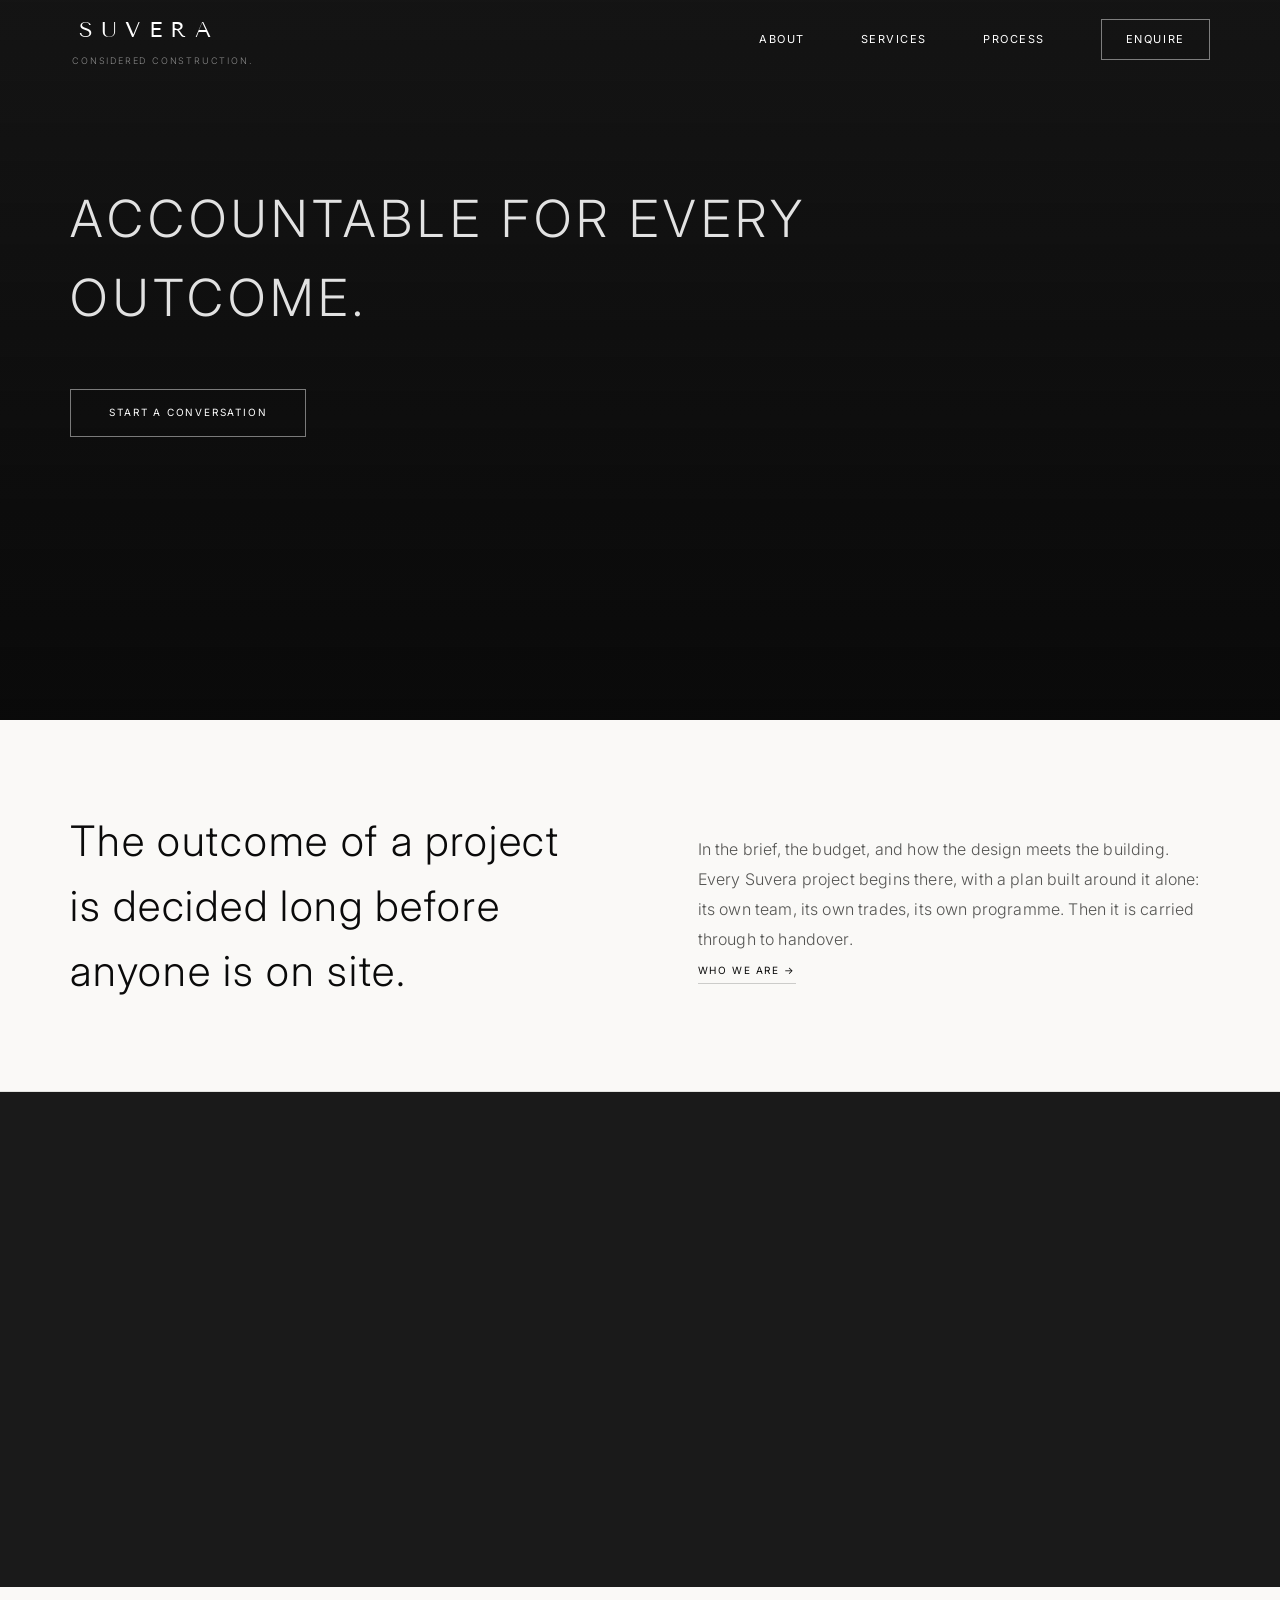
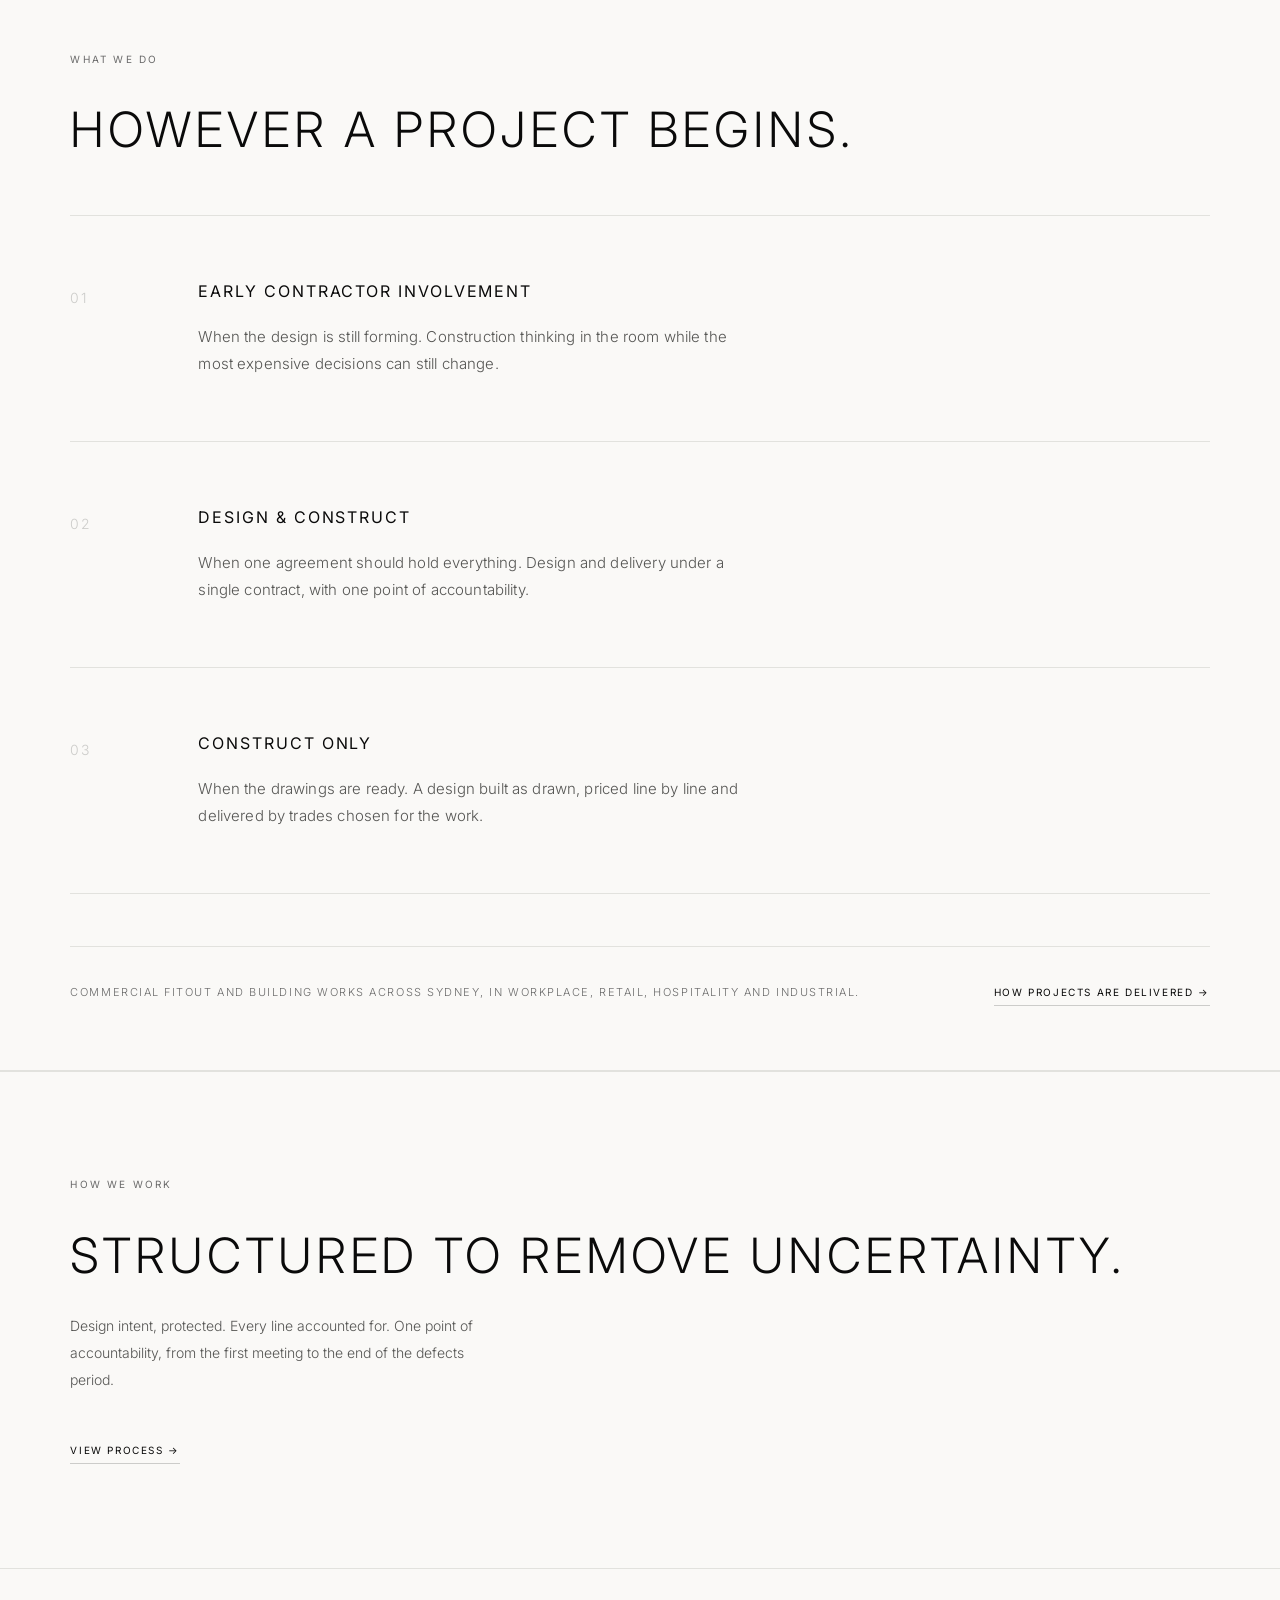
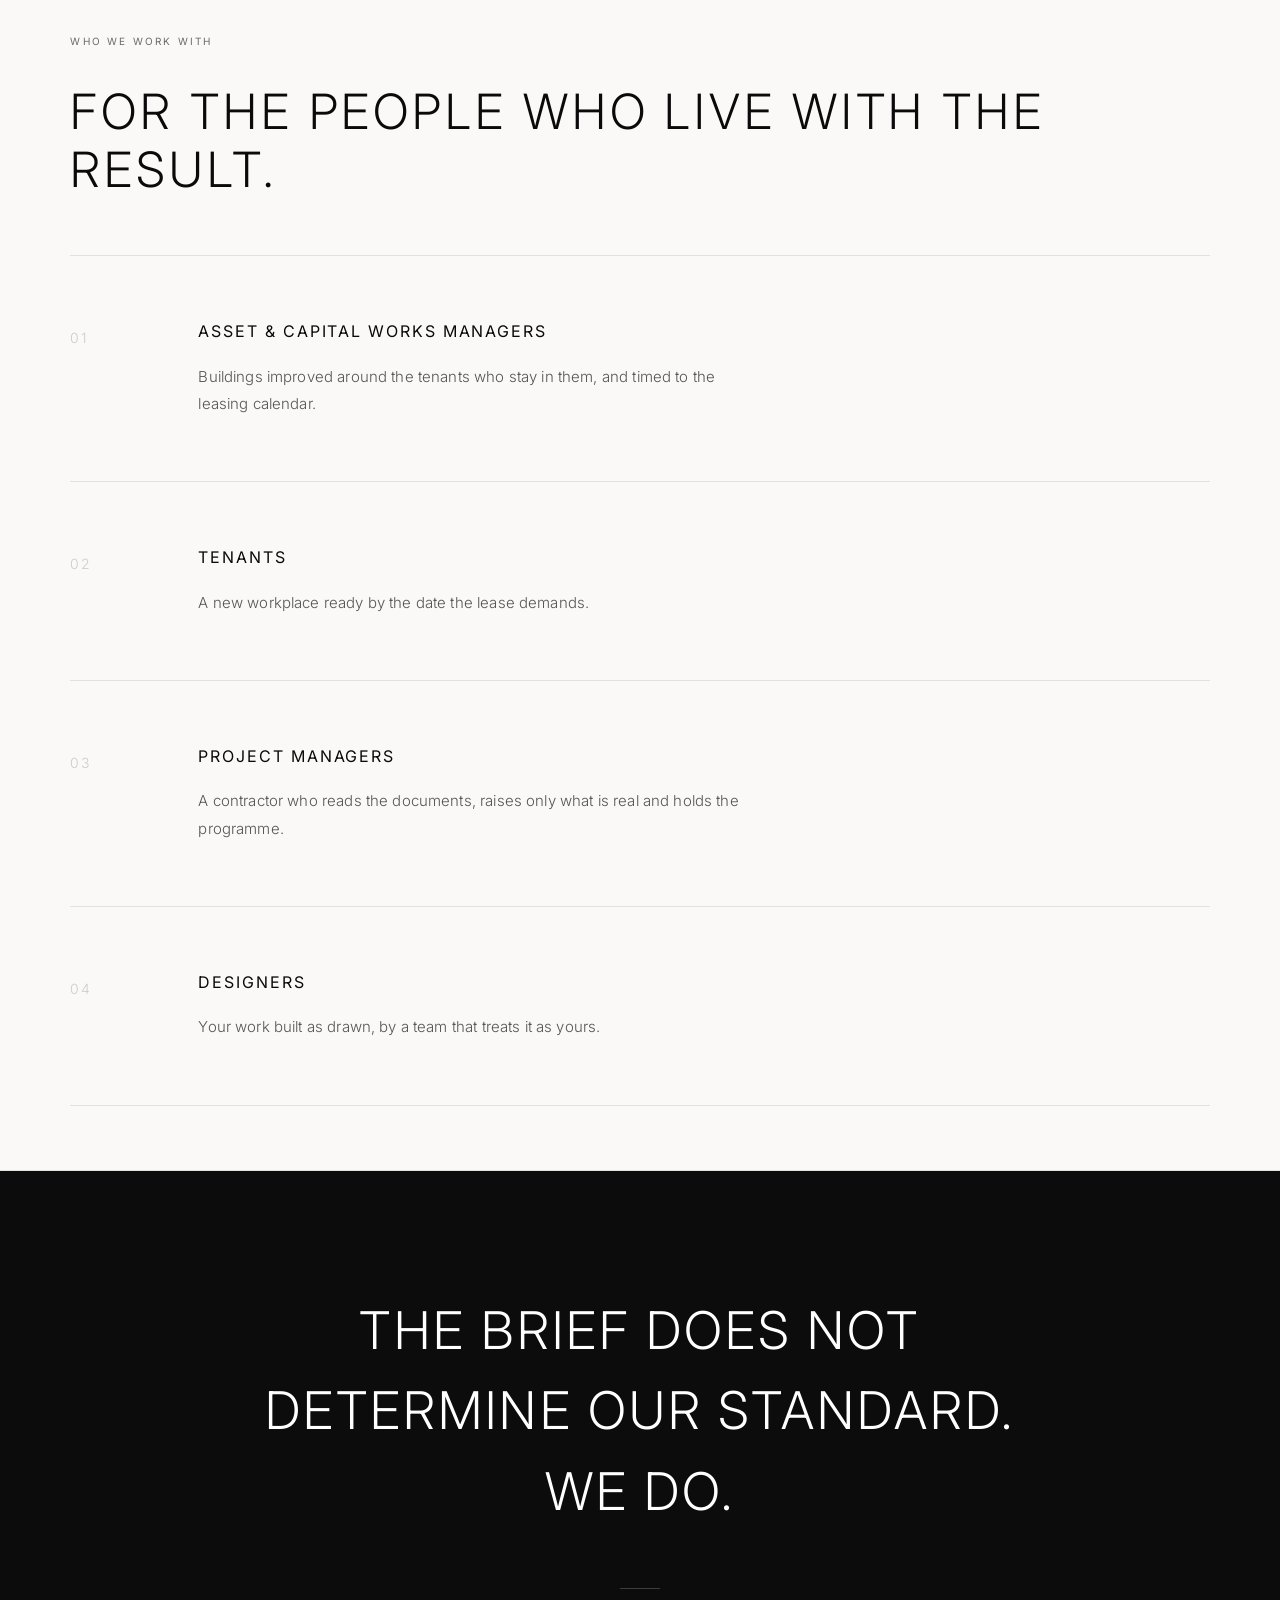
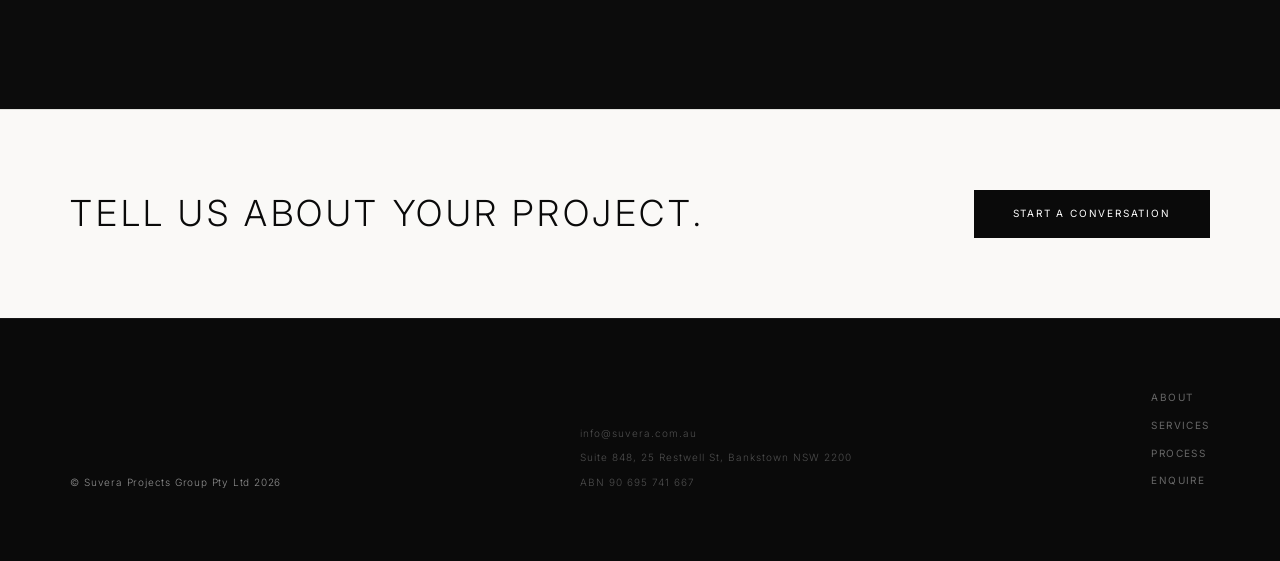
==== index.html @ b3906558 "Match footer address to the email signatures Co-Authored-By: Claude Opus 5.5 <noreply@anthropic.com>" ====
<!DOCTYPE html>
<html lang="en">
<head>
  <meta charset="UTF-8">
  <meta name="viewport" content="width=device-width, initial-scale=1.0">
  <title>Suvera Projects Group | Commercial Fitout &amp; Construction, Sydney</title>
  <meta name="description" content="Commercial fitout and building works across Sydney. Early contractor involvement, design &amp; construct and construct only.">
  <!-- Open Graph -->
  <meta property="og:type"        content="website">
  <meta property="og:site_name"   content="Suvera Projects Group">
  <meta property="og:title"       content="Suvera Projects Group | Commercial Fitout &amp; Construction, Sydney">
  <meta property="og:description" content="Commercial fitout and building works across Sydney. Early contractor involvement, design &amp; construct and construct only.">
  <meta property="og:url"         content="https://suvera.com.au/">
  <meta property="og:image"       content="https://suvera.com.au/Hero.png">
  <!-- Twitter Card -->
  <meta name="twitter:card"        content="summary_large_image">
  <meta name="twitter:title"       content="Suvera Projects Group | Commercial Fitout &amp; Construction, Sydney">
  <meta name="twitter:description" content="Commercial fitout and building works across Sydney. Early contractor involvement, design &amp; construct and construct only.">
  <meta name="twitter:image"       content="https://suvera.com.au/Hero.png">
  <!-- Favicon -->
  <link rel="icon" type="image/svg+xml" href="favicon.svg">
  <link rel="preconnect" href="https://fonts.googleapis.com">
  <link rel="preconnect" href="https://fonts.gstatic.com" crossorigin>
  <link href="https://fonts.googleapis.com/css2?family=Inter:ital,wght@0,300;0,400;0,500;1,300;1,400&family=Tenor+Sans&display=swap" rel="stylesheet">
  <link rel="stylesheet" href="assets/css/style.css">
</head>
<body>


  <!-- ════════════════════════════════════
       HEADER
  ════════════════════════════════════ -->
  <header class="header" id="header">
    <div class="header__inner">
      <a href="/" class="header__brand" aria-label="Suvera home">
        <span class="header__logo">SUVERA</span>
        <span class="header__tagline">Considered construction.</span>
      </a>
      <nav class="header__nav" aria-label="Primary navigation">
        <a href="/about/" class="header__link">About</a>
        <a href="/services/" class="header__link">Services</a>
        <a href="/process/" class="header__link">Process</a>
        <a href="/enquire/" class="header__cta">Enquire</a>
      </nav>
      <button class="header__menu-btn" aria-label="Open navigation" aria-expanded="false">
        <span></span><span></span><span></span>
      </button>
    </div>
  </header>

  <div class="mobile-nav" id="mobileNav" aria-hidden="true">
    <nav class="mobile-nav__links" aria-label="Mobile navigation">
      <a href="/about/">About</a>
      <a href="/services/">Services</a>
      <a href="/process/">Process</a>
      <a href="/enquire/">Enquire</a>
    </nav>
  </div>


  <!-- ════════════════════════════════════
       01  HERO
  ════════════════════════════════════ -->
  <section class="hero" id="top" aria-label="Hero">
    <div class="hero__bg" aria-hidden="true">
      <div class="hero__img" style="background-image:url('Hero.png')"></div>
      <div class="hero__overlay"></div>
    </div>
    <div class="hero__content">
      <h1 class="hero__headline fade-in" data-d="0">
        Accountable for every outcome.
      </h1>
      <a href="/enquire/" class="btn btn--outline fade-in" data-d="1">Start a conversation</a>
    </div>
  </section>


  <!-- ════════════════════════════════════
       02  INTRO STRIP
  ════════════════════════════════════ -->
  <section class="intro" aria-label="Positioning">
    <div class="intro__inner">
      <div class="intro__left reveal">
        <p class="intro__display">
          The outcome of a project is decided long before anyone is on site.
        </p>
      </div>
      <div class="intro__right reveal" data-d="1">
        <p class="intro__body">
          In the brief, the budget, and how the design meets the building.
          Every Suvera project begins there, with a plan built around it alone:
          its own team, its own trades, its own programme. Then it is carried
          through to handover.
        </p>
        <a href="/about/" class="text-link">Who we are &rarr;</a>
      </div>
    </div>
  </section>


  <!-- ════════════════════════════════════
       03  BREAK IMAGE
  ════════════════════════════════════ -->
  <div class="imgbreak reveal" aria-hidden="true">
    <div class="imgbreak__inner parallax" style="background-image:url('Site.png')"></div>
  </div>


  <!-- ════════════════════════════════════
       04  WHAT WE DO
  ════════════════════════════════════ -->
  <section class="what-we-do" aria-label="What we do">
    <div class="what-we-do__inner">

      <div class="what-we-do__head">
        <span class="label reveal">What we do</span>
        <h2 class="what-we-do__heading reveal">However a project begins.</h2>
      </div>

      <div class="what-we-do__list">

        <div class="wwd-item reveal">
          <span class="wwd-item__num">01</span>
          <div class="wwd-item__body">
            <h3 class="wwd-item__title">Early Contractor Involvement</h3>
            <p class="wwd-item__copy">When the design is still forming. Construction thinking in the room while the most expensive decisions can still change.</p>
          </div>
        </div>

        <div class="wwd-item reveal" data-d="1">
          <span class="wwd-item__num">02</span>
          <div class="wwd-item__body">
            <h3 class="wwd-item__title">Design &amp; Construct</h3>
            <p class="wwd-item__copy">When one agreement should hold everything. Design and delivery under a single contract, with one point of accountability.</p>
          </div>
        </div>

        <div class="wwd-item reveal" data-d="2">
          <span class="wwd-item__num">03</span>
          <div class="wwd-item__body">
            <h3 class="wwd-item__title">Construct Only</h3>
            <p class="wwd-item__copy">When the drawings are ready. A design built as drawn, priced line by line and delivered by trades chosen for the work.</p>
          </div>
        </div>

      </div>

      <div class="what-we-do__footer reveal">
        <p class="what-we-do__sectors">Commercial fitout and building works across Sydney, in workplace, retail, hospitality and industrial.</p>
        <a href="/services/" class="text-link">How projects are delivered &rarr;</a>
      </div>

    </div>
  </section>


  <!-- ════════════════════════════════════
       05  PROCESS PREVIEW
  ════════════════════════════════════ -->
  <section class="process-preview" aria-label="Our process">
    <div class="process-preview__inner">
      <div class="process-preview__text reveal">
        <span class="label">How we work</span>
        <h2 class="process-preview__heading">Structured to remove uncertainty.</h2>
        <p class="process-preview__copy">
          Design intent, protected. Every line accounted for. One point of
          accountability, from the first meeting to the end of the defects period.
        </p>
        <a href="/process/" class="text-link">View Process &rarr;</a>
      </div>
    </div>

  </section>


  <!-- ════════════════════════════════════
       05b WHO WE WORK WITH
  ════════════════════════════════════ -->
  <section class="what-we-do" aria-label="Who we work with">
    <div class="what-we-do__inner">

      <div class="what-we-do__head">
        <span class="label reveal">Who we work with</span>
        <h2 class="what-we-do__heading reveal">For the people who live with the result.</h2>
      </div>

      <div class="what-we-do__list">

        <div class="wwd-item reveal">
          <span class="wwd-item__num">01</span>
          <div class="wwd-item__body">
            <h3 class="wwd-item__title">Asset &amp; capital works managers</h3>
            <p class="wwd-item__copy">Buildings improved around the tenants who stay in them, and timed to the leasing calendar.</p>
          </div>
        </div>

        <div class="wwd-item reveal" data-d="1">
          <span class="wwd-item__num">02</span>
          <div class="wwd-item__body">
            <h3 class="wwd-item__title">Tenants</h3>
            <p class="wwd-item__copy">A new workplace ready by the date the lease demands.</p>
          </div>
        </div>

        <div class="wwd-item reveal" data-d="2">
          <span class="wwd-item__num">03</span>
          <div class="wwd-item__body">
            <h3 class="wwd-item__title">Project managers</h3>
            <p class="wwd-item__copy">A contractor who reads the documents, raises only what is real and holds the programme.</p>
          </div>
        </div>

        <div class="wwd-item reveal" data-d="3">
          <span class="wwd-item__num">04</span>
          <div class="wwd-item__body">
            <h3 class="wwd-item__title">Designers</h3>
            <p class="wwd-item__copy">Your work built as drawn, by a team that treats it as yours.</p>
          </div>
        </div>

      </div>
    </div>
  </section>


  <!-- ════════════════════════════════════
       06  STATEMENT
  ════════════════════════════════════ -->
  <section class="statement" aria-label="Brand statement">
    <div class="statement__bg parallax-stmt" style="background-image:url('Statement.png')" aria-hidden="true"></div>
    <div class="statement__overlay" aria-hidden="true"></div>
    <blockquote class="statement__quote reveal">
      The brief does not determine our standard.<br>We do.
    </blockquote>
  </section>


  <!-- ════════════════════════════════════
       07  FINAL CTA
  ════════════════════════════════════ -->
  <section class="contact-cta" aria-label="Get in touch">
    <div class="contact-cta__inner">
      <p class="contact-cta__text reveal">Tell us about your project.</p>
      <a href="/enquire/" class="btn btn--solid reveal" data-d="1">Start a conversation</a>
    </div>
  </section>


  <!-- ════════════════════════════════════
       FOOTER
  ════════════════════════════════════ -->
  <footer class="footer">
    <div class="footer__inner">
      <div class="footer__brand">
        <span class="footer__copyright">&copy; Suvera Projects Group Pty Ltd 2026</span>
      </div>
      <div class="footer__details">
        <a href="mailto:info@suvera.com.au" class="footer__email">info@suvera.com.au</a>
        <span>Suite 848, 25 Restwell St, Bankstown NSW 2200</span>
        <span>ABN 90 695 741 667</span>
      </div>
      <nav class="footer__nav" aria-label="Footer navigation">
        <a href="/about/">About</a>
        <a href="/services/">Services</a>
        <a href="/process/">Process</a>
        <a href="/enquire/">Enquire</a>
      </nav>
    </div>
  </footer>


  <script src="assets/js/main.js"></script>
</body>
</html>
---- assets/css/style.css ----
/* ══════════════════════════════════════════════════════
   SUVERA — Stylesheet
   Font    : Inter
   Palette : #0A0A0A / #FFFFFF / #FAF9F7 / #E2E2DE / ...
   Updated : 2026
══════════════════════════════════════════════════════ */


/* ─────────────────────────────────────────────
   DESIGN TOKENS
───────────────────────────────────────────── */
:root {
  /* Colour */
  --black:      #0A0A0A;
  --white:      #FFFFFF;
  --off-white:  #FAF9F7;
  --rule:       #E2E2DE;
  --muted:      #6B6B6B;
  --mid:        #555553;
  --light:      #CCCCCA;
  --xlight:     #E8E8E5;

  /* Type */
  --fd: 'Inter', system-ui, -apple-system, sans-serif;
  --fb: 'Inter', system-ui, -apple-system, sans-serif;
  --fl: 'Tenor Sans', 'Helvetica Neue', Helvetica, sans-serif;

  /* Layout */
  --max:        1200px;
  --pad-x:      clamp(28px, 5.5vw, 72px);
  --pad-y:      clamp(36px, 5.5vw, 72px);
  --gap:        24px;

  /* Motion */
  --ease:       cubic-bezier(.16, 1, .3, 1);
  --dur:        0.7s;
}


/* ─────────────────────────────────────────────
   RESET
───────────────────────────────────────────── */
*, *::before, *::after {
  box-sizing: border-box;
  margin: 0;
  padding: 0;
}

html {
  scroll-behavior: smooth;
  font-size: 16px;
  overflow-x: hidden;
}

body {
  font-family:              var(--fb);
  font-weight:              300;
  background:               var(--off-white);
  color:                    var(--black);
  line-height:              1.78;
  overflow-x:               hidden;
  -webkit-font-smoothing:   antialiased;
  -moz-osx-font-smoothing:  grayscale;
  font-feature-settings:    'kern' 1, 'liga' 1;
}

img  { display: block; max-width: 100%; height: 100%; object-fit: cover; }
a    { color: inherit; text-decoration: none; }
ol, ul { list-style: none; }
address { font-style: normal; }
button { cursor: pointer; font-family: inherit; }


/* ─────────────────────────────────────────────
   UTILITIES
───────────────────────────────────────────── */
.label {
  display:        block;
  font-family:    var(--fb);
  font-size:      10px;
  font-weight:    400;
  letter-spacing: 0.22em;
  text-transform: uppercase;
  color:          var(--muted);
  margin-bottom:  32px;
}


/* ─────────────────────────────────────────────
   BUTTONS
───────────────────────────────────────────── */
.btn {
  display:        inline-block;
  font-family:    var(--fb);
  font-size:      10px;
  font-weight:    400;
  letter-spacing: 0.18em;
  text-transform: uppercase;
  padding:        14px 38px;
  border:         0.5px solid transparent;
  transition:     background 0.28s ease,
                  color      0.28s ease,
                  border-color 0.28s ease;
}

.btn--outline {
  border-color: rgba(255, 255, 255, 0.45);
  color:        var(--white);
}
.btn--outline:hover {
  background:   var(--white);
  color:        var(--black);
  border-color: var(--white);
}

.btn--solid {
  background:   var(--black);
  color:        var(--white);
  border-color: var(--black);
}
.btn--solid:hover {
  background:   transparent;
  color:        var(--black);
}


/* ─────────────────────────────────────────────
   ANIMATIONS
───────────────────────────────────────────── */

/* Hero — on-load stagger */
.fade-in {
  opacity:   0;
  transform: translateY(20px);
  animation: fadeUp var(--dur) var(--ease) forwards;
}
.fade-in[data-d="0"] { animation-delay: 0.10s; }
.fade-in[data-d="1"] { animation-delay: 0.22s; }
.fade-in[data-d="2"] { animation-delay: 0.34s; }
.fade-in[data-d="3"] { animation-delay: 0.46s; }
.fade-in[data-d="4"] { animation-delay: 0.58s; }
.fade-in[data-d="5"] { animation-delay: 0.70s; }

/* Scroll reveal */
.reveal {
  opacity:    0;
  transform:  translateY(20px);
  transition: opacity   var(--dur) var(--ease),
              transform var(--dur) var(--ease);
}
.reveal[data-d="1"] { transition-delay: 0.10s; }
.reveal[data-d="2"] { transition-delay: 0.20s; }
.reveal[data-d="3"] { transition-delay: 0.30s; }
.reveal.in { opacity: 1; transform: translateY(0); }

/* Image bands — opacity fade only (no translateY to avoid layout shift) */
.imgbreak.reveal,
.about-imgbreak.reveal,
.svc-imgbreak.reveal,
.process-fullimg.reveal,
.process-endimg.reveal {
  transform:  none;
  transition: opacity 0.9s var(--ease);
}
.imgbreak.reveal.in,
.about-imgbreak.reveal.in,
.svc-imgbreak.reveal.in,
.process-fullimg.reveal.in,
.process-endimg.reveal.in {
  transform: none;
}

@keyframes fadeUp {
  to { opacity: 1; transform: translateY(0); }
}

@keyframes heroZoom {
  from { transform: scale(1.03); }
  to   { transform: scale(1.00); }
}


/* ══════════════════════════════════════════════════════
   HEADER
══════════════════════════════════════════════════════ */
.header {
  position:     fixed;
  inset-block-start: 0;
  inset-inline: 0;
  z-index:      100;
  height:       80px;
  display:      flex;
  align-items:  center;
  padding:      0 var(--pad-x);
  transition:   background 0.4s, border-color 0.4s;
  border-bottom: 0.5px solid transparent;
}

.header.scrolled {
  background:    rgba(10, 10, 10, 0.96);
  border-bottom-color: rgba(255, 255, 255, 0.07);
  backdrop-filter: blur(8px);
}

.header__inner {
  display:         flex;
  align-items:     center;
  justify-content: space-between;
  width:           100%;
  max-width:       var(--max);
  margin:          0 auto;
}

.header__brand {
  display:        flex;
  flex-direction: column;
  gap:            4px;
}

.header__logo {
  display:        block;
  font-family:    var(--fl);
  font-size:      22px;
  font-weight:    400;
  letter-spacing: 0.38em;
  color:          var(--white);
  mix-blend-mode: difference;
  text-indent:    0.38em;
}

.header__tagline {
  display:        block;
  font-family:    var(--fb);
  font-size:      9px;
  font-weight:    300;
  letter-spacing: 0.20em;
  text-transform: uppercase;
  color:          rgba(255, 255, 255, 0.50);
  text-indent:    0.20em;
}

.header__nav {
  display:     flex;
  align-items: center;
  gap:         56px;
}

.header__link {
  font-family:    var(--fb);
  font-size:      11px;
  font-weight:    400;
  letter-spacing: 0.14em;
  text-transform: uppercase;
  color:          var(--white);
  mix-blend-mode: difference;
  transition:     opacity 0.2s;
}
.header__link:hover { opacity: 0.50; }

.header__cta {
  font-family:    var(--fb);
  font-size:      11px;
  font-weight:    400;
  letter-spacing: 0.14em;
  text-transform: uppercase;
  color:          var(--white);
  border:         0.5px solid rgba(255, 255, 255, 0.45);
  padding:        10px 24px;
  mix-blend-mode: difference;
  transition:     background 0.25s, color 0.25s;
}
.header__cta:hover {
  background: var(--white);
  color:      var(--black);
}


/* ══════════════════════════════════════════════════════
   01  HERO
══════════════════════════════════════════════════════ */
.hero {
  position:        relative;
  height:          80vh;
  min-height:      520px;
  display:         flex;
  flex-direction:  column;
  justify-content: center;
  overflow:        hidden;
}

.hero__bg {
  position: absolute;
  inset: 0;
}

.hero__img {
  position:            absolute;
  inset:               -8%;
  background-size:     cover;
  background-position: center;
  background-color:    #181818;
  animation:           heroZoom 18s var(--ease) forwards;
  will-change:         transform;
}

.hero__overlay {
  position: absolute;
  inset: 0;
  /* strong vertical gradient: image breathes at top, type reads at bottom */
  background: linear-gradient(
    to bottom,
    rgba(10, 10, 10, 0.25)  0%,
    rgba(10, 10, 10, 0.55)  40%,
    rgba(10, 10, 10, 0.80)  70%,
    rgba(10, 10, 10, 0.98) 100%
  );
}

.hero__content {
  position:   relative;
  z-index:    2;
  padding:    0 var(--pad-x) clamp(64px, 9vw, 104px);
  max-width:  min(1040px, 96vw);
}


.hero__eyebrow {
  display:        block;
  font-family:    var(--fb);
  font-size:      11px;
  font-weight:    300;
  letter-spacing: 0.20em;
  text-transform: uppercase;
  color:          rgba(255, 255, 255, 0.38);
  margin-bottom:  48px;
}

.hero__headline {
  font-family:    var(--fd);
  font-size:      clamp(28px, 4vw, 52px);
  font-weight:    300;
  letter-spacing: 0.10em;
  text-transform: uppercase;
  line-height:    1.55;
  color:          rgba(255, 255, 255, 0.88);
  margin-bottom:  52px;
}

.hero__copy {
  font-family:   var(--fb);
  font-size:     14px;
  font-weight:   300;
  line-height:   1.90;
  color:         rgba(255, 255, 255, 0.40);
  max-width:     580px;
  margin-bottom: 52px;
  letter-spacing: 0.01em;
}

.hero__tagline {
  display:        block;
  margin-top:     48px;
  font-family:    var(--fb);
  font-size:      11px;
  font-weight:    300;
  letter-spacing: 0.22em;
  text-transform: uppercase;
  color:          rgba(255, 255, 255, 0.45);
}


/* ══════════════════════════════════════════════════════
   02  INTRO
══════════════════════════════════════════════════════ */
.intro {
  padding:       clamp(56px, 7vw, 88px) var(--pad-x);
  border-bottom: 0.5px solid var(--rule);
}

.intro__inner {
  max-width:             var(--max);
  margin:                0 auto;
  display:               grid;
  grid-template-columns: 1fr 1fr;
  gap:                   clamp(64px, 9vw, 128px);
  align-items:           center;
}

.intro__display {
  font-family:    var(--fd);
  font-size:      clamp(20px, 3.5vw, 42px);
  font-weight:    300;
  line-height:    1.55;
  letter-spacing: 0.04em;
  color:          var(--black);
}

.intro__body {
  font-size:   16px;
  font-weight: 300;
  line-height: 1.88;
  color:       var(--mid);
  padding-top: 6px;
  letter-spacing: 0.01em;
}


/* ══════════════════════════════════════════════════════
   03  IMAGE BREAK
══════════════════════════════════════════════════════ */
.imgbreak {
  position: relative;
  height:   clamp(480px, 55vh, 640px);
  overflow: hidden;
}

.imgbreak__inner {
  position:            absolute;
  inset:               -20%;
  background-size:     cover;
  background-position: center 28%; /* upper-third crop — structural, not centre-mass */
  background-color:    #1a1a1a;
  will-change:         transform;
}


/* ══════════════════════════════════════════════════════
   04  SERVICES
══════════════════════════════════════════════════════ */
.services {
  padding-top:    var(--pad-y);
  padding-bottom: var(--pad-y);
}

.services__head {
  border-bottom: 0.5px solid var(--rule);
  margin-bottom: 0;
}
.services__head-inner {
  max-width: var(--max);
  margin:    0 auto;
  padding:   0 var(--pad-x) 32px;
}

/* ── Service split rows (01–03) ── */
.svc-split {
  display:               grid;
  grid-template-columns: 1fr 1fr;
  border-bottom:         0.5px solid var(--rule);
  overflow:              hidden;
}

.svc-split__media {
  overflow:   hidden;
  background: var(--xlight);
  aspect-ratio: unset;
  min-height: 480px;
}
.svc-split__media img {
  width:      100%;
  height:     100%;
  object-fit: cover;
  transition: transform 0.9s var(--ease);
}
.svc-split:hover .svc-split__media img {
  transform: scale(1.04);
}

.svc-split__body {
  display:         flex;
  flex-direction:  column;
  justify-content: center;
  padding:         clamp(48px, 7vw, 80px) clamp(40px, 6vw, 72px);
  background:      var(--off-white);
}

.svc-split__num {
  display:        block;
  font-family:    var(--fd);
  font-size:      14px;
  font-weight:    300;
  letter-spacing: 0.12em;
  color:          var(--muted);
  margin-bottom:  20px;
}

.svc-split__title {
  font-family:    var(--fd);
  font-size:      clamp(22px, 2.8vw, 32px);
  font-weight:    400;
  letter-spacing: -0.01em;
  line-height:    1.15;
  margin-bottom:  20px;
}

.svc-split__copy {
  font-size:     15px;
  font-weight:   300;
  line-height:   1.82;
  color:         var(--mid);
  margin-bottom: 18px;
}

.svc-split__tags {
  font-size:      10px;
  font-weight:    400;
  letter-spacing: 0.1em;
  text-transform: uppercase;
  color:          var(--muted);
}

/* ── Service list rows (04–06) ── */
.svc-list {
  max-width:  var(--max);
  margin:     0 auto;
  padding:    0 var(--pad-x);
}

.svc-list__item {
  display:               grid;
  grid-template-columns: 1fr 2fr;
  gap:                   clamp(24px, 5vw, 72px);
  padding:               44px 0;
  border-bottom:         0.5px solid var(--rule);
  align-items:           start;
}
.svc-list__item:first-child {
  border-top: 0.5px solid var(--rule);
}

.svc-list__left {
  display:        flex;
  flex-direction: column;
  gap:            10px;
}

.svc-list__num {
  font-family:    var(--fd);
  font-size:      14px;
  font-weight:    300;
  letter-spacing: 0.12em;
  color:          var(--muted);
}

.svc-list__title {
  font-family:    var(--fd);
  font-size:      clamp(18px, 2.2vw, 26px);
  font-weight:    400;
  letter-spacing: -0.01em;
  line-height:    1.18;
}

.svc-list__copy {
  font-size:     15px;
  font-weight:   300;
  line-height:   1.82;
  color:         var(--mid);
  margin-bottom: 14px;
}

.svc-list__tags {
  font-size:      10px;
  font-weight:    400;
  letter-spacing: 0.1em;
  text-transform: uppercase;
  color:          var(--muted);
}


/* ══════════════════════════════════════════════════════
   05  ABOUT
══════════════════════════════════════════════════════ */
.about {
  position:      relative;
  padding:       var(--pad-y) var(--pad-x);
  background:    var(--white);
  border-top:    0.5px solid var(--rule);
  border-bottom: 0.5px solid var(--rule);
}

/* Texture as material layer */
.about::before {
  content:        '';
  position:       absolute;
  inset:          0;
  background:     url('../../texture.png') center / cover;
  opacity:        0.025;
  pointer-events: none;
}

.about__inner {
  position:              relative;
  max-width:             var(--max);
  margin:                0 auto;
  display:               grid;
  grid-template-columns: 1fr 1fr;
  gap:                   clamp(48px, 7vw, 96px);
  align-items:           start;
}

.about__heading {
  font-family:    var(--fd);
  font-size:      clamp(22px, 2.6vw, 34px);
  font-weight:    300;
  letter-spacing: 0.08em;
  text-transform: uppercase;
  line-height:    1.25;
  margin-bottom:  36px;
}

.about__body {
  display:       flex;
  flex-direction: column;
  gap:           32px;
  margin-bottom: 68px;
}
.about__body p {
  font-size:   16px;
  font-weight: 300;
  line-height: 1.92;
  color:       var(--mid);
}

/* Values */
.values {
  display:        flex;
  flex-direction: column;
}
.values__item {
  display:               grid;
  grid-template-columns: 120px 1fr;
  gap:                   36px;
  padding:               36px 0;
  border-top:            0.5px solid var(--rule);
  align-items:           baseline;
}
.values__item:last-child {
  border-bottom: 0.5px solid var(--rule);
}

.values__term {
  font-family:    var(--fd);
  font-size:      11px;
  font-weight:    400;
  letter-spacing: 0.16em;
  text-transform: uppercase;
  color:          var(--black);
}

.values__def {
  font-size:      16px;
  font-weight:    300;
  line-height:    1.90;
  letter-spacing: 0.01em;
  color:          var(--mid);
}

/* Company facts panel */
.firm-facts {
  margin-top:     40px;
  border-top:     0.5px solid var(--rule);
  display:        flex;
  flex-direction: column;
}
.firm-facts__item {
  display:               grid;
  grid-template-columns: 96px 1fr;
  gap:                   0 16px;
  padding:               10px 0;
  border-bottom:         0.5px solid var(--rule);
  align-items:           baseline;
}
.firm-facts__item dt {
  font-family:    var(--fb);
  font-size:      10px;
  font-weight:    400;
  letter-spacing: 0.1em;
  text-transform: uppercase;
  color:          var(--muted);
}
.firm-facts__item dd {
  font-size:   12px;
  font-weight: 300;
  line-height: 1.75;
  color:       var(--mid);
}
.firm-facts__item dd em {
  font-family: var(--fd);
  font-style:  normal;
  font-size:   12px;
  font-weight: 400;
  color:       var(--black);
}

/* Sticky image */
.about__media {
  position:   sticky;
  top:        96px; /* clear 80px header + breathing room */
  overflow:   hidden;
}
.about__media img {
  width:            100%;
  aspect-ratio:     3 / 4;
  object-fit:       cover;
  object-position:  center 20%; /* frames upper portion — reads as site, not floor */
}


/* ══════════════════════════════════════════════════════
   06  PROCESS
══════════════════════════════════════════════════════ */
.process {
  padding:    var(--pad-y) var(--pad-x);
  border-top: 0.5px solid var(--rule);
}

.process__inner {
  max-width:             var(--max);
  margin:                0 auto;
  display:               grid;
  grid-template-columns: 1fr 1fr;
  gap:                   clamp(48px, 7vw, 96px);
  align-items:           center;
}

.process__media { overflow: hidden; }
.process__media img {
  width:        100%;
  aspect-ratio: 3 / 4;
  object-fit:   cover;
}

.process__body { max-width: 480px; }

.process__heading {
  font-family:    var(--fd);
  font-size:      clamp(24px, 3vw, 36px);
  font-weight:    400;
  letter-spacing: -0.01em;
  line-height:    1.2;
  margin-bottom:  52px;
}

.steps {
  display:        flex;
  flex-direction: column;
}

.steps__item {
  display:     flex;
  align-items: baseline;
  gap:         24px;
  padding:     20px 0;
  border-top:  0.5px solid var(--rule);
}
.steps__item:last-child {
  border-bottom: 0.5px solid var(--rule);
}

.steps__num {
  font-family:    var(--fd);
  font-size:      14px;
  font-weight:    300;
  letter-spacing: 0.1em;
  color:          var(--muted);
  flex-shrink:    0;
  width:          28px;
}

.steps__label {
  font-size:   15px;
  font-weight: 300;
  color:       var(--black);
}


/* ══════════════════════════════════════════════════════
   07  STATEMENT
══════════════════════════════════════════════════════ */
.statement {
  position: relative;
  padding:  clamp(72px, 10vw, 120px) var(--pad-x);
  display:  flex;
  align-items: center;
  justify-content: center;
  overflow: hidden;
}

.statement__bg {
  position:            absolute;
  inset:               -12%;
  background-size:     cover;
  background-position: center 40%; /* intentional crop — mid-frame tension */
  background-color:    #111;
  will-change:         transform;
}

.statement__overlay {
  position:   absolute;
  inset:      0;
  background: rgba(10, 10, 10, 0.62);
}

.statement__quote {
  position:       relative;
  z-index:        2;
  font-family:    var(--fd);
  font-size:      clamp(32px, 4.5vw, 52px);
  font-weight:    300;
  letter-spacing: 0.06em;
  text-transform: uppercase;
  line-height:    1.55;
  color:          var(--white);
  text-align:     center;
  max-width:      800px;
}
.statement__quote::after {
  content:    '';
  display:    block;
  width:      40px;
  height:     0.5px;
  background: rgba(255, 255, 255, 0.20);
  margin:     56px auto 0;
}


/* ══════════════════════════════════════════════════════
   08  NAME ORIGIN
══════════════════════════════════════════════════════ */
.name-origin {
  padding:       clamp(36px, 5vw, 56px) var(--pad-x);
  border-top:    0.5px solid var(--rule);
  border-bottom: 0.5px solid var(--rule);
}

.name-origin__inner {
  max-width: var(--max);
  margin:    0 auto;
}

.name-origin__heading {
  font-family:    var(--fd);
  font-size:      clamp(22px, 2.8vw, 36px);
  font-weight:    300;
  letter-spacing: 0.08em;
  text-transform: uppercase;
  line-height:    1.25;
  margin-bottom:  28px;
  max-width:      600px;
}

.name-origin__body {
  font-size:     14px;
  font-weight:   300;
  line-height:   1.85;
  color:         var(--mid);
  max-width:     640px;
  margin-bottom: 60px;
}
.name-origin__body em { font-style: italic; }

/* Etymology table */
.etymology {
  max-width:  800px;
  border-top: 0.5px solid var(--rule);
}

.etymology__row {
  display:               grid;
  grid-template-columns: 100px 72px 72px 1fr;
  gap:                   24px;
  padding:               16px 0;
  border-bottom:         0.5px solid var(--rule);
  align-items:           baseline;
}

.etymology__row--head span {
  font-family:    var(--fb);
  font-size:      9px;
  font-weight:    400;
  letter-spacing: 0.18em;
  text-transform: uppercase;
  color:          var(--muted);
}

.etymology__row:not(.etymology__row--head) span {
  font-size:   13px;
  font-weight: 300;
  color:       var(--mid);
  line-height: 1.5;
}

/* Root column in display serif */
.etymology__row:not(.etymology__row--head) span:nth-child(3) {
  font-family:    var(--fd);
  font-size:      15px;
  font-weight:    500;
  letter-spacing: 0.04em;
  color:          var(--black);
}


/* ══════════════════════════════════════════════════════
   09  CONTACT
══════════════════════════════════════════════════════ */
.contact {
  padding:    clamp(60px, 7.5vw, 88px) var(--pad-x);
  background: var(--white);
  border-top: 0.5px solid var(--rule);
}

.contact__inner {
  max-width:             var(--max);
  margin:                0 auto;
  display:               grid;
  grid-template-columns: 1fr 1.6fr;
  gap:                   clamp(48px, 9vw, 128px);
  align-items:           start;
}

.contact__heading {
  font-family:    var(--fd);
  font-size:      clamp(32px, 5vw, 64px);
  font-weight:    300;
  letter-spacing: 0.08em;
  text-transform: uppercase;
  line-height:    1.18;
  margin-bottom:  36px;
}

.contact__intro {
  font-size:     13px;
  font-weight:   300;
  line-height:   1.82;
  color:         var(--mid);
  margin-bottom: 36px;
}

.contact__intro a,
.contact__details a {
  color:         var(--black);
  border-bottom: 0.5px solid var(--light);
  padding-bottom: 1px;
  transition:    border-color 0.2s;
}
.contact__intro a:hover,
.contact__details a:hover {
  border-bottom-color: var(--black);
}

.contact__details {
  display:        flex;
  flex-direction: column;
  gap:            10px;
}
.contact__details p {
  font-size:   12px;
  font-weight: 300;
  line-height: 1.65;
  color:       var(--mid);
}

/* ── Form ── */
.contact__form {
  display:        flex;
  flex-direction: column;
  gap:            clamp(20px, 2.5vw, 32px);
}

.form-row {
  display: flex;
  flex-direction: column;
  gap: clamp(20px, 2.5vw, 32px);
}

.form-row--2 {
  display:               grid;
  grid-template-columns: 1fr 1fr;
  gap:                   clamp(16px, 2vw, 28px);
}

.form-field {
  display:        flex;
  flex-direction: column;
  margin-bottom:  0;
}

.form-field label {
  display:        block;
  font-family:    var(--fb);
  font-size:      12px;
  font-weight:    400;
  letter-spacing: 0.18em;
  text-transform: uppercase;
  color:          var(--muted);
  margin-bottom:  12px;
}

.form-field input,
.form-field textarea,
.form-field select {
  font-family:       var(--fb);
  font-size:         13px;
  font-weight:       300;
  color:             var(--black);
  background:        #F0EFEB;
  border:            none;
  border-bottom:     0.5px solid var(--rule);
  padding:           18px 20px;
  width:             100%;
  outline:           none;
  appearance:        none;
  -webkit-appearance: none;
  border-radius:     0;
  transition:        border-color 0.2s, background 0.2s;
}

.form-field input:focus,
.form-field textarea:focus,
.form-field select:focus {
  border-bottom-color: var(--black);
  background:          var(--white);
}

.form-field textarea {
  resize:     vertical;
  min-height: 140px;
  line-height: 1.82;
}

.form-field input::placeholder,
.form-field textarea::placeholder {
  color:       var(--light);
  font-weight: 300;
}

/* Custom select arrow */
.select-wrap { position: relative; }
.select-wrap::after {
  content:       '';
  position:      absolute;
  right:         16px;
  top:           50%;
  transform:     translateY(-50%);
  width:         0;
  height:        0;
  border-left:   4px solid transparent;
  border-right:  4px solid transparent;
  border-top:    4px solid var(--mid);
  pointer-events: none;
}

.form-submit {
  display:     flex;
  align-items: center;
  gap:         24px;
  margin-top:  48px;
  flex-wrap:   wrap;
}

.form__note {
  font-size:      10px;
  font-weight:    300;
  letter-spacing: 0.05em;
  color:          var(--muted);
}

.form__success {
  padding:       24px;
  background:    var(--xlight);
  border-left:   2px solid var(--black);
  font-size:     13px;
  font-weight:   300;
  line-height:   1.75;
  color:         var(--mid);
  margin-top:    16px;
}
.form__success[hidden] { display: none; }


/* ══════════════════════════════════════════════════════
   FOOTER
══════════════════════════════════════════════════════ */
.footer {
  background:  var(--black);
  padding:     var(--pad-y) var(--pad-x);
  border-top:  0.5px solid rgba(255, 255, 255, 0.06);
}

.footer__inner {
  max-width:       var(--max);
  margin:          0 auto;
  display:         flex;
  justify-content: space-between;
  align-items:     flex-end;
  flex-wrap:       wrap;
  gap:             32px;
}

.footer__brand {
  display:        flex;
  flex-direction: column;
  gap:            14px;
}

.footer__logo {
  font-family:    var(--fb);
  font-size:      14px;
  font-weight:    300;
  letter-spacing: 0.42em;
  text-indent:    0.42em;
  color:          var(--white);
}

.footer__copyright {
  font-family:    var(--fb);
  font-size:      10px;
  font-weight:    300;
  letter-spacing: 0.08em;
  color:          rgba(255, 255, 255, 0.55);
  line-height:    1.65;
}

.footer__details {
  display:        flex;
  flex-direction: column;
  gap:            8px;
}
.footer__details span,
.footer__details a {
  font-family:    var(--fb);
  font-size:      10px;
  font-weight:    300;
  letter-spacing: 0.10em;
  color:          rgba(255, 255, 255, 0.28);
  line-height:    1.65;
}
.footer__details a:hover {
  color: rgba(255, 255, 255, 0.65);
}



/* ══════════════════════════════════════════════════════
   RESPONSIVE  —  TABLET  ≤ 1024px
══════════════════════════════════════════════════════ */
@media (max-width: 1024px) {

  .intro__inner {
    grid-template-columns: 1fr;
    gap: 40px;
  }

  .svc-split {
    grid-template-columns: 1fr;
  }
  .svc-split__media {
    min-height: 0;
    aspect-ratio: 16 / 9;
  }
  /* img-right: text first on mobile → image second */
  .svc-split--img-right .svc-split__body  { order: 1; }
  .svc-split--img-right .svc-split__media { order: 2; }

  .svc-list__item {
    grid-template-columns: 1fr;
    gap: 16px;
  }

  .about__inner {
    grid-template-columns: 1fr;
    gap: 48px;
  }
  .about__media {
    position:     static;
    order:        -1;
  }
  .about__media img { aspect-ratio: 16 / 9; }

  .process__inner {
    grid-template-columns: 1fr;
    gap: 48px;
  }
  .process__media img { aspect-ratio: 16 / 9; }
  .process__body { max-width: 100%; }

  .contact__inner {
    grid-template-columns: 1fr;
    gap: 48px;
  }

  .form-row--2 {
    grid-template-columns: 1fr;
  }
}


/* ══════════════════════════════════════════════════════
   RESPONSIVE  —  MOBILE  ≤ 640px
══════════════════════════════════════════════════════ */
@media (max-width: 640px) {

  .svc-split__body {
    padding: 44px 28px;
  }

  .etymology__row {
    grid-template-columns: 80px 1fr;
    gap: 12px;
  }
  /* Hide script + root columns on very small screens */
  .etymology__row span:nth-child(2),
  .etymology__row span:nth-child(3) { display: none; }

  .footer__inner {
    flex-direction: column;
    align-items:    center;
    text-align:     center;
  }
  .footer__nav {
    flex-direction:  row;
    flex-wrap:       wrap;
    gap:             20px 32px;
    justify-content: center;
  }

  /* Hero */
  .hero {
    height:     70vh;
    min-height: 480px;
  }

  /* Section padding — mobile */
  .intro,
  .what-we-do,
  .process-preview        { padding: 36px var(--pad-x); }
  .contact-cta            { padding: 36px var(--pad-x); }
  .about-intro,
  .about-values-section,
  .sectors-section,
  .process-steps-section  { padding: 36px var(--pad-x); }
  .process-intro          { padding: 20px var(--pad-x); }
  .add-scopes,
  .contact                { padding: 36px var(--pad-x); }
  .name-origin            { padding: 36px var(--pad-x); }
  .svc-page__item         { padding: 40px var(--pad-x); }
  .statement              { padding: 56px var(--pad-x); }
}


/* ══════════════════════════════════════════════════════
   MULTI-PAGE — SHARED
══════════════════════════════════════════════════════ */

/* Interior pages: header is always dark (no dark hero beneath it) */
.page-interior .header {
  background:          rgba(10, 10, 10, 0.96);
  border-bottom-color: rgba(255, 255, 255, 0.07);
}

/* Active nav link */
.header__link--active {
  opacity: 0.45;
  pointer-events: none;
}

/* ── Mobile hamburger button ── */
.header__menu-btn {
  display:          none;
  flex-direction:   column;
  justify-content:  space-between;
  width:            22px;
  height:           14px;
  background:       none;
  border:           none;
  padding:          0;
  cursor:           pointer;
  mix-blend-mode:   difference;
  flex-shrink:      0;
}
.header__menu-btn span {
  display:          block;
  width:            100%;
  height:           0.5px;
  background:       var(--white);
  transition:       transform 0.3s var(--ease), opacity 0.2s;
  transform-origin: center;
}
.header__menu-btn[aria-expanded="true"] span:nth-child(1) {
  transform: translateY(6.75px) rotate(45deg);
}
.header__menu-btn[aria-expanded="true"] span:nth-child(2) {
  opacity: 0;
  transform: scaleX(0);
}
.header__menu-btn[aria-expanded="true"] span:nth-child(3) {
  transform: translateY(-6.75px) rotate(-45deg);
}

/* ── Mobile nav overlay ── */
.mobile-nav {
  position:        fixed;
  inset:           0;
  z-index:         150;
  background:      rgba(10, 10, 10, 0.98);
  display:         flex;
  flex-direction:  column;
  align-items:     center;
  justify-content: center;
  gap:             0;
  opacity:         0;
  pointer-events:  none;
  transition:      opacity 0.35s var(--ease);
}
.mobile-nav.open {
  opacity:        1;
  pointer-events: all;
}
.mobile-nav__links {
  display:        flex;
  flex-direction: column;
  align-items:    center;
  gap:            0;
  width:          100%;
}
.mobile-nav__links a {
  display:        block;
  font-family:    var(--fd);
  font-size:      clamp(22px, 5.5vw, 36px);
  font-weight:    300;
  letter-spacing: 0.12em;
  text-transform: uppercase;
  line-height:    1;
  color:          var(--white);
  opacity:        0;
  transform:      translateY(10px);
  padding:        28px var(--pad-x);
  width:          100%;
  text-align:     center;
  border-bottom:  0.5px solid rgba(255, 255, 255, 0.07);
  transition:     opacity 0.3s var(--ease), transform 0.3s var(--ease);
}
.mobile-nav__links a:first-child {
  border-top: 0.5px solid rgba(255, 255, 255, 0.07);
}
.mobile-nav.open .mobile-nav__links a {
  opacity:   0.72;
  transform: translateY(0);
}
.mobile-nav.open .mobile-nav__links a:nth-child(1) { transition-delay: 0.10s; }
.mobile-nav.open .mobile-nav__links a:nth-child(2) { transition-delay: 0.18s; }
.mobile-nav.open .mobile-nav__links a:nth-child(3) { transition-delay: 0.26s; }
.mobile-nav.open .mobile-nav__links a:nth-child(4) { transition-delay: 0.34s; }
.mobile-nav__links a:hover,
.mobile-nav__links a:focus {
  opacity: 1;
}
.mobile-nav__footer {
  margin-top:     40px;
  font-family:    var(--fb);
  font-size:      10px;
  font-weight:    300;
  letter-spacing: 0.12em;
  color:          rgba(255, 255, 255, 0.22);
  text-align:     center;
}

/* On screens where hamburger is shown, raise header above overlay */
@media (max-width: 768px) {
  .header {
    z-index: 200;
  }
  .header__link,
  .header__cta {
    display: none;
  }
  .header__menu-btn {
    display: flex;
  }
}

/* ── Page Hero (interior pages) ── */
.page-hero {
  background:     var(--black);
  padding:        clamp(100px, 10vw, 130px) var(--pad-x) clamp(36px, 5vw, 56px);
  border-bottom:  0.5px solid rgba(255, 255, 255, 0.07);
}

.page-hero__inner {
  max-width: var(--max);
  margin:    0 auto;
}

.page-hero__label {
  display:        block;
  font-family:    var(--fb);
  font-size:      10px;
  font-weight:    400;
  letter-spacing: 0.24em;
  text-transform: uppercase;
  color:          rgba(255, 255, 255, 0.32);
  margin-bottom:  28px;
}

.page-hero__heading {
  font-family:    var(--fd);
  font-size:      clamp(28px, 6.5vw, 88px);
  font-weight:    300;
  letter-spacing: 0.08em;
  text-transform: uppercase;
  line-height:    1.15;
  color:          var(--white);
  margin-bottom:  28px;
  overflow-wrap:  break-word;
  word-break:     break-word;
}

.page-hero__copy {
  font-family:    var(--fb);
  font-size:      14px;
  font-weight:    300;
  line-height:    1.82;
  letter-spacing: 0.01em;
  color:          rgba(255, 255, 255, 0.38);
  max-width:      560px;
}

@media (max-width: 640px) {
  .page-hero__heading {
    letter-spacing: 0.04em;
  }
}

/* ── Text link ── */
.text-link {
  display:        inline-block;
  font-family:    var(--fb);
  font-size:      10px;
  font-weight:    400;
  letter-spacing: 0.16em;
  text-transform: uppercase;
  color:          var(--black);
  border-bottom:  0.5px solid var(--light);
  padding-bottom: 3px;
  transition:     border-color 0.2s;
}
.text-link:hover { border-bottom-color: var(--black); }

/* ── Footer nav ── */
.footer__nav {
  display:        flex;
  flex-direction: column;
  gap:            10px;
}
.footer__nav a {
  font-family:    var(--fb);
  font-size:      10px;
  font-weight:    400;
  letter-spacing: 0.14em;
  text-transform: uppercase;
  color:          rgba(255, 255, 255, 0.38);
  transition:     color 0.2s;
}
.footer__nav a:hover { color: var(--white); }


/* ══════════════════════════════════════════════════════
   HOME — WHAT WE DO
══════════════════════════════════════════════════════ */
.what-we-do {
  padding:       clamp(40px, 5.5vw, 64px) var(--pad-x);
  border-bottom: 0.5px solid var(--rule);
}

.what-we-do__inner {
  max-width: var(--max);
  margin:    0 auto;
}

.what-we-do__head {
  margin-bottom: clamp(40px, 5vw, 56px);
}

.what-we-do__heading {
  font-family:    var(--fd);
  font-size:      clamp(28px, 3.8vw, 52px);
  font-weight:    300;
  letter-spacing: 0.08em;
  text-transform: uppercase;
  line-height:    1.2;
}

.what-we-do__list {
  border-top: 0.5px solid var(--rule);
}

.wwd-item {
  display:               grid;
  grid-template-columns: 64px 1fr;
  gap:                   0 clamp(32px, 5vw, 64px);
  padding:               clamp(40px, 5vw, 64px) 0;
  border-bottom:         0.5px solid var(--rule);
  align-items:           start;
}

.wwd-item__num {
  font-family:    var(--fd);
  font-size:      14px;
  font-weight:    300;
  letter-spacing: 0.1em;
  color:          var(--light);
  padding-top:    6px;
}

.wwd-item__title {
  font-family:    var(--fd);
  font-size:      clamp(13px, 1.4vw, 16px);
  font-weight:    400;
  letter-spacing: 0.12em;
  text-transform: uppercase;
  line-height:    1.4;
  margin-bottom:  20px;
}

.wwd-item__copy {
  font-size:   15px;
  font-weight: 300;
  line-height: 1.82;
  color:       var(--mid);
  max-width:   560px;
  letter-spacing: 0.01em;
}

.what-we-do__footer {
  display:         flex;
  align-items:     baseline;
  justify-content: space-between;
  flex-wrap:       wrap;
  gap:             20px;
  margin-top:      52px;
  padding-top:     36px;
  border-top:      0.5px solid var(--rule);
}

.what-we-do__sectors {
  font-family:    var(--fd);
  font-size:      11px;
  font-weight:    300;
  letter-spacing: 0.14em;
  text-transform: uppercase;
  color:          var(--muted);
}


/* ══════════════════════════════════════════════════════
   3-IMAGE STRIP  (services strip on homepage + services page)
══════════════════════════════════════════════════════ */
.svc-img3 {
  display:       grid;
  grid-template-columns: 1fr 1fr 1fr;
  height:        clamp(260px, 36vh, 440px);
  overflow:      hidden;
  border-top:    0.5px solid var(--rule);
  border-bottom: 0.5px solid var(--rule);
}

.svc-img3__item {
  overflow: hidden;
  position: relative;
}

.svc-img3__item + .svc-img3__item {
  border-left: 0.5px solid var(--rule);
}

.svc-img3__item img {
  width:            100%;
  height:           100%;
  object-fit:       cover;
  object-position:  center 35%;
  display:          block;
  transition:       transform 0.7s var(--ease);
}
.svc-img3__item:hover img {
  transform: scale(1.02);
}

@media (max-width: 640px) {
  .svc-img3 {
    grid-template-columns: 1fr;
    height:                auto;
  }
  .svc-img3__item {
    height: 220px;
  }
  .svc-img3__item + .svc-img3__item {
    border-left:  none;
    border-top:   0.5px solid var(--rule);
  }
}


/* ══════════════════════════════════════════════════════
   HOME — FIRM PREVIEW
══════════════════════════════════════════════════════ */
.firm-preview {
  padding:       clamp(112px, 15vw, 176px) var(--pad-x);
  background:    var(--off-white);
  border-bottom: 0.5px solid var(--rule);
}

.firm-preview__inner {
  max-width: 740px;
  margin:    0 auto;
}

.firm-preview__copy {
  font-family:    var(--fd);
  font-size:      clamp(21px, 2.6vw, 28px);
  font-weight:    300;
  line-height:    1.66;
  letter-spacing: -0.008em;
  color:          var(--mid);
  margin-bottom:  44px;
}


/* ══════════════════════════════════════════════════════
   HOME — CONTACT CTA
══════════════════════════════════════════════════════ */
.contact-cta {
  padding:    clamp(48px, 7vw, 80px) var(--pad-x);
  border-top: 0.5px solid var(--rule);
}

.contact-cta__inner {
  max-width:       var(--max);
  margin:          0 auto;
  display:         flex;
  align-items:     center;
  justify-content: space-between;
  gap:             40px;
  flex-wrap:       wrap;
}

.contact-cta__text {
  font-family:    var(--fd);
  font-size:      clamp(20px, 2.8vw, 36px);
  font-weight:    300;
  letter-spacing: 0.10em;
  text-transform: uppercase;
  line-height:    1.3;
  color:          var(--black);
}


/* ══════════════════════════════════════════════════════
   SERVICES PAGE
══════════════════════════════════════════════════════ */
.svc-page {
  border-bottom: 0.5px solid var(--rule);
}

.svc-page__item {
  border-bottom: 0.5px solid var(--rule);
  padding:       clamp(60px, 8vw, 96px) var(--pad-x);
}

.svc-page__item-inner {
  max-width:             var(--max);
  margin:                0 auto;
  display:               grid;
  grid-template-columns: 240px 1fr;
  gap:                   clamp(64px, 10vw, 144px);
  align-items:           start;
}

.svc-page__item--image {
  padding: 0;
}

.svc-page__item--image .svc-page__item-inner {
  padding: var(--pad-y) var(--pad-x);
}

.svc-page__item--image-left {
  display:               grid;
  grid-template-columns: 1fr 1fr;
  max-width:             100%;
}

.svc-page__item--image-left .svc-page__item-inner {
  padding:    var(--pad-y) var(--pad-x) var(--pad-y) clamp(40px, 5vw, 72px);
  max-width:  none;
  display:    grid;
  grid-template-columns: 240px 1fr;
  gap:        clamp(40px, 5vw, 72px);
  align-items: start;
}

@media (max-width: 1180px) and (min-width: 1025px) {
  .svc-page__item-inner,
  .svc-page__item--image-left .svc-page__item-inner {
    grid-template-columns: 200px 1fr;
    gap: clamp(40px, 5vw, 72px);
  }
}

.svc-page__image {
  overflow:    hidden;
  min-height:  480px;
  flex-shrink: 0;
}

.svc-page__image img {
  width:      100%;
  height:     100%;
  object-fit: cover;
}

/* Right-image variant: image is second column */
.svc-page__item--image:not(.svc-page__item--image-left) {
  display:               grid;
  grid-template-columns: 1fr 1fr;
  max-width:             100%;
  padding:               0;
}
.svc-page__item--image:not(.svc-page__item--image-left) .svc-page__item-inner {
  padding: var(--pad-y) clamp(40px, 5vw, 72px) var(--pad-y) var(--pad-x);
}

.svc-page__meta {
  display:        flex;
  flex-direction: column;
  gap:            16px;
}

.svc-page__num {
  font-family:    var(--fb);
  font-size:      10px;
  font-weight:    400;
  letter-spacing: 0.18em;
  color:          var(--light);
  text-transform: uppercase;
}

.svc-page__title {
  font-family:    var(--fd);
  font-size:      clamp(24px, 3.2vw, 42px);
  font-weight:    300;
  letter-spacing: 0.08em;
  text-transform: uppercase;
  line-height:    1.25;
  margin-bottom:  20px;
}

.svc-page__body {
  display:        flex;
  flex-direction: column;
  gap:            36px;
}

.svc-page__body p {
  font-size:      14px;
  font-weight:    300;
  line-height:    1.95;
  color:          var(--mid);
  letter-spacing: 0.01em;
  max-width:      680px;
}

/* ── Services page section label row ── */
.svc-section-head {
  border-bottom: 0.5px solid var(--rule);
}
.svc-section-head__inner {
  max-width: var(--max);
  margin:    0 auto;
  padding:   36px var(--pad-x) 28px;
}

/* ── Sectors ── */
.sectors {
  border-top: 0.5px solid var(--rule);
}

.sectors__inner {
  display:               grid;
  grid-template-columns: 1fr 1fr;
  gap:                   clamp(48px, 7vw, 104px);
  align-items:           center;
  max-width:             var(--max);
  margin:                0 auto;
  padding:               var(--pad-y) var(--pad-x);
}

.sectors__heading {
  font-family:    var(--fd);
  font-size:      clamp(20px, 2.4vw, 28px);
  font-weight:    400;
  letter-spacing: -0.008em;
  line-height:    1.22;
  margin-bottom:  24px;
}

.sectors__copy {
  font-size:   14px;
  font-weight: 300;
  line-height: 1.85;
  color:       var(--mid);
}

.sectors__list {
  display:        flex;
  flex-direction: column;
  border-top:     0.5px solid var(--rule);
}

.sectors__item {
  font-family:    var(--fd);
  font-size:      clamp(16px, 1.8vw, 22px);
  font-weight:    300;
  letter-spacing: -0.005em;
  padding:        20px 0;
  border-bottom:  0.5px solid var(--rule);
  color:          var(--mid);
}

.sectors__image {
  overflow:   hidden;
  border-top: 0.5px solid var(--rule);
  height:     clamp(360px, 48vh, 520px);
}
.sectors__image img {
  width:            100%;
  height:           100%;
  object-fit:       cover;
  object-position:  center 30%; /* deliberate upper crop — architectural framing */
}

/* ── Services atmospheric image strip ── */
.svc-imgstrip {
  position:   relative;
  height:     clamp(480px, 68vh, 760px);
  overflow:   hidden;
  border-top: 0.5px solid var(--rule);
}
.svc-imgstrip img {
  width:            100%;
  height:           100%;
  object-fit:       cover;
  object-position:  center 25%; /* upper-third crop — structural, not literal */
  display:          block;
}


/* ══════════════════════════════════════════════════════
   PROCESS PAGE
══════════════════════════════════════════════════════ */
.process-page {
  padding:    var(--pad-y) var(--pad-x);
  border-top: 0.5px solid var(--rule);
}

.process-page__inner {
  max-width:             var(--max);
  margin:                0 auto;
  display:               grid;
  grid-template-columns: 1fr 1.4fr;
  gap:                   clamp(56px, 8vw, 112px);
  align-items:           start;
}

.process-page__media {
  position:   sticky;
  top:        100px;
  overflow:   hidden;
}

.process-page__media img {
  width:            100%;
  aspect-ratio:     3 / 4;
  object-fit:       cover;
  object-position:  center 15%; /* top-biased crop — plans/documents at eye level */
}

.process-page__steps {
  display:        flex;
  flex-direction: column;
}

.process-step {
  padding:       60px 0;
  border-bottom: 0.5px solid var(--rule);
}
.process-step:first-child {
  border-top: 0.5px solid var(--rule);
}

.process-step__head {
  display:      flex;
  align-items:  baseline;
  gap:          clamp(20px, 3vw, 40px);
  margin-bottom: 28px;
}

.process-step__num {
  font-family:    var(--fb);
  font-size:      10px;
  font-weight:    400;
  letter-spacing: 0.18em;
  color:          var(--light);
  flex-shrink:    0;
  text-transform: uppercase;
}

.process-step__title {
  font-family:    var(--fd);
  font-size:      clamp(14px, 1.6vw, 18px);
  font-weight:    400;
  letter-spacing: 0.12em;
  text-transform: uppercase;
  line-height:    1.4;
}

.process-step__copy {
  font-size:      14px;
  font-weight:    300;
  line-height:    1.95;
  color:          var(--mid);
  max-width:      680px;
  letter-spacing: 0.01em;
}

/* ══════════════════════════════════════════════════════
   ADDITIONAL SCOPES (services page)
══════════════════════════════════════════════════════ */
.add-scopes {
  padding:    clamp(40px, 5.5vw, 60px) var(--pad-x);
  border-top: 0.5px solid var(--rule);
  background: var(--white);
}

.add-scopes__inner {
  max-width: var(--max);
  margin:    0 auto;
}

.add-scopes__head {
  margin-bottom: clamp(48px, 6vw, 72px);
}

.add-scopes__intro {
  max-width:  620px;
  margin-top: 16px;
}

.add-scopes__list {
  display:               grid;
  grid-template-columns: repeat(3, 1fr);
  gap:                   0;
  border-top:            0.5px solid var(--rule);
}

.add-scope {
  padding:      clamp(48px, 6vw, 72px) clamp(36px, 5vw, 56px) clamp(48px, 6vw, 72px) 0;
  border-right: 0.5px solid var(--rule);
}
.add-scope:last-child {
  border-right: none;
  padding-left: clamp(36px, 5vw, 56px);
}
.add-scope:not(:first-child) {
  padding-left: clamp(36px, 5vw, 56px);
}

.add-scope__title {
  font-family:    var(--fd);
  font-size:      clamp(15px, 1.6vw, 18px);
  font-weight:    500;
  letter-spacing: 0.12em;
  text-transform: uppercase;
  line-height:    1.4;
  margin-bottom:  20px;
  color:          var(--black);
}

.add-scope__copy {
  font-size:   13px;
  font-weight: 300;
  line-height: 1.90;
  color:       var(--muted);
}

/* ── Enquire page: full-height contact ── */
.contact--page {
  min-height: calc(100vh - 80px);
  padding-top: calc(clamp(24px, 4vw, 48px) + 56px);
  padding-bottom: clamp(40px, 6vw, 72px);
}

/* Subtle texture overlay on enquire page */
.contact--texture {
  position: relative;
}
.contact--texture::before {
  content:        '';
  position:       absolute;
  inset:          0;
  background:     url('../../Texture.png') center / cover;
  opacity:        0.025;
  pointer-events: none;
}


/* ══════════════════════════════════════════════════════
   MULTI-PAGE RESPONSIVE
══════════════════════════════════════════════════════ */
@media (max-width: 1024px) {

  .add-scopes__list {
    grid-template-columns: 1fr;
  }
  .add-scope,
  .add-scope:last-child,
  .add-scope:not(:first-child) {
    padding:       clamp(32px, 5vw, 48px) 0;
    border-right:  none;
    border-bottom: 0.5px solid var(--rule);
  }
  .add-scope:last-child {
    border-bottom: none;
  }

  .svc-page__item-inner {
    grid-template-columns: 200px 1fr;
    gap: clamp(40px, 6vw, 72px);
  }

  .svc-page__item--image,
  .svc-page__item--image:not(.svc-page__item--image-left) {
    grid-template-columns: 1fr;
  }

  .svc-page__item--image-left {
    grid-template-columns: 1fr;
  }

  .svc-page__item--image-left .svc-page__image {
    order: -1;
  }

  .svc-page__item--image-left .svc-page__item-inner {
    padding: var(--pad-y) var(--pad-x);
    grid-template-columns: 1fr;
  }

  .svc-page__item--image:not(.svc-page__item--image-left) .svc-page__item-inner {
    padding: var(--pad-y) var(--pad-x);
    grid-template-columns: 1fr;
  }

  .svc-page__image {
    min-height: 0;
    aspect-ratio: 16 / 9;
  }

  .sectors__inner {
    grid-template-columns: 1fr;
    gap: 40px;
  }

  .process-page__inner {
    grid-template-columns: 1fr;
    gap: 48px;
  }

  .process-page__media {
    position: static;
  }
  .process-page__media img { aspect-ratio: 16 / 9; }

  .contact-cta__inner {
    flex-direction: column;
    align-items:    flex-start;
  }
}

@media (max-width: 640px) {

  .what-we-do__footer {
    flex-direction: column;
    align-items:    flex-start;
  }

  .wwd-item {
    grid-template-columns: 48px 1fr;
  }

  .svc-page__item-inner {
    grid-template-columns: 1fr;
    gap: 24px;
  }

  .process-step__copy {
    max-width: 100%;
  }

  .contact--page {
    padding-top: calc(24px + 56px);
    min-height: auto;
  }
}


/* ══════════════════════════════════════════════════════
   HOMEPAGE — PROCESS PREVIEW
══════════════════════════════════════════════════════ */
.process-preview {
  padding:       clamp(72px, 9vw, 104px) var(--pad-x);
  background:    var(--off-white);
  border-top:    0.5px solid var(--rule);
  border-bottom: 0.5px solid var(--rule);
}

.process-preview__inner {
  max-width: var(--max);
  margin:    0 auto;
}

.process-preview__heading {
  font-family:    var(--fd);
  font-size:      clamp(28px, 3.8vw, 52px);
  font-weight:    300;
  letter-spacing: 0.08em;
  text-transform: uppercase;
  line-height:    1.22;
  margin-bottom:  28px;
  color:          var(--black);
}

.process-preview__copy {
  font-size:     14px;
  font-weight:   300;
  line-height:   1.92;
  color:         var(--mid);
  margin-bottom: 40px;
  max-width:     420px;
}



/* ══════════════════════════════════════════════════════
   ABOUT PAGE — REBUILT SECTIONS
══════════════════════════════════════════════════════ */
.about-intro {
  padding:       clamp(40px, 5.5vw, 60px) var(--pad-x);
  border-bottom: 0.5px solid var(--rule);
  background:    var(--white);
}
.about-intro__inner {
  max-width: 700px;
  margin:    0 auto;
}
.about-intro p {
  font-size:      16px;
  font-weight:    300;
  line-height:    2.05;
  letter-spacing: 0.01em;
  color:          var(--mid);
}
.about-intro p + p {
  margin-top: 36px;
}

.about-imgbreak {
  overflow:   hidden;
  height:     clamp(400px, 52vh, 600px);
}
.about-imgbreak img {
  width:            100%;
  height:           100%;
  object-fit:       cover;
  object-position:  center 35%;
  display:          block;
}

.about-values-section {
  padding:       clamp(40px, 5.5vw, 64px) var(--pad-x);
  border-top:    0.5px solid var(--rule);
  border-bottom: 0.5px solid var(--rule);
}
.about-values-section__inner {
  max-width:             var(--max);
  margin:                0 auto;
  display:               grid;
  grid-template-columns: 280px 1fr;
  gap:                   clamp(64px, 9vw, 128px);
  align-items:           start;
}
.about-values-section__heading {
  font-family:    var(--fd);
  font-size:      clamp(20px, 2.4vw, 32px);
  font-weight:    300;
  letter-spacing: 0.08em;
  text-transform: uppercase;
  line-height:    1.28;
  color:          var(--black);
  margin-top:     8px;
}

.about-facts-section {
  padding:    clamp(64px, 8vw, 96px) var(--pad-x);
  border-top: 0.5px solid var(--rule);
}
.about-facts-section__inner {
  max-width: var(--max);
  margin:    0 auto;
}


/* ══════════════════════════════════════════════════════
   SERVICES PAGE — INLINE IMAGE BREAKS + SECTORS
══════════════════════════════════════════════════════ */
.svc-imgbreak {
  height:     clamp(400px, 52vh, 600px);
  overflow:   hidden;
  border-top: 0.5px solid var(--rule);
}
.svc-imgbreak img {
  width:            100%;
  height:           100%;
  object-fit:       cover;
  object-position:  center 40%;
  display:          block;
}

/* Sectors — updated to text-only two-col list */
.sectors-section {
  padding:       clamp(40px, 5.5vw, 60px) var(--pad-x);
  border-top:    0.5px solid var(--rule);
  border-bottom: 0.5px solid var(--rule);
}
.sectors-section__inner {
  max-width:             var(--max);
  margin:                0 auto;
  display:               grid;
  grid-template-columns: 280px 1fr;
  gap:                   clamp(64px, 9vw, 128px);
  align-items:           start;
}
.sectors-section__heading {
  font-family:    var(--fd);
  font-size:      clamp(20px, 2.4vw, 32px);
  font-weight:    300;
  letter-spacing: 0.08em;
  text-transform: uppercase;
  line-height:    1.28;
  color:          var(--black);
  margin-top:     8px;
  margin-bottom:  20px;
}
.sectors-section__copy {
  font-size:   14px;
  font-weight: 300;
  line-height: 1.88;
  color:       var(--mid);
}
.sectors-section__list {
  display:               grid;
  grid-template-columns: 1fr 1fr;
  border-top:            0.5px solid var(--rule);
}
.sectors-section__item {
  font-family:    var(--fd);
  font-size:      clamp(13px, 1.5vw, 16px);
  font-weight:    400;
  letter-spacing: 0.14em;
  text-transform: uppercase;
  padding:        22px 0 22px 0;
  border-bottom:  0.5px solid var(--rule);
  border-right:   0.5px solid var(--rule);
  padding-right:  clamp(16px, 2vw, 32px);
  color:          var(--black);
}
.sectors-section__item:nth-child(2n) {
  border-right: none;
  padding-left: clamp(16px, 2vw, 32px);
  padding-right: 0;
}
.sectors-section__item:nth-last-child(-n+2):not([class*="odd"]) {
  border-bottom: none;
}
.sectors-section__item:last-child {
  border-bottom: none;
}
.sectors-section__item:nth-last-child(2):nth-child(2n+1) {
  border-bottom: none;
}


/* ══════════════════════════════════════════════════════
   PROCESS PAGE — REBUILT SECTIONS
══════════════════════════════════════════════════════ */
.process-intro {
  padding:       clamp(56px, 6.5vw, 80px) var(--pad-x);
  border-bottom: 0.5px solid var(--rule);
  background:    var(--white);
}
.process-intro__inner {
  max-width: 700px;
  margin:    0 auto;
}
.process-intro p {
  font-size:   14px;
  font-weight: 300;
  line-height: 1.95;
  color:       var(--mid);
}

.process-fullimg {
  height:     clamp(400px, 52vh, 600px);
  overflow:   hidden;
  border-top: 0.5px solid var(--rule);
}
.process-fullimg img {
  width:            100%;
  height:           100%;
  object-fit:       cover;
  object-position:  center 28%;
  display:          block;
}

.process-steps-section {
  padding:       clamp(60px, 7.5vw, 88px) var(--pad-x);
  border-top:    0.5px solid var(--rule);
  border-bottom: 0.5px solid var(--rule);
}
.process-steps-section__inner {
  max-width: 860px;
  margin:    0 auto;
}
.process-steps-section__head {
  margin-bottom: clamp(32px, 4vw, 48px);
}
.process-steps-section__heading {
  font-family:    var(--fd);
  font-size:      clamp(28px, 3.8vw, 52px);
  font-weight:    300;
  letter-spacing: 0.08em;
  text-transform: uppercase;
  line-height:    1.22;
  color:          var(--black);
}

.process-endimg {
  height:     clamp(400px, 52vh, 600px);
  overflow:   hidden;
}
.process-endimg img {
  width:            100%;
  height:           100%;
  object-fit:       cover;
  object-position:  center 40%;
  display:          block;
}


/* ══════════════════════════════════════════════════════
   NEW COMPONENT RESPONSIVE
══════════════════════════════════════════════════════ */
@media (max-width: 1024px) {
  .about-values-section__inner {
    grid-template-columns: 1fr;
    gap: 48px;
  }

  .sectors-section__inner {
    grid-template-columns: 1fr;
    gap: 40px;
  }
}

@media (max-width: 640px) {
  .sectors-section__list {
    grid-template-columns: 1fr;
  }
  .sectors-section__item,
  .sectors-section__item:nth-child(2n) {
    border-right: none;
    padding-left: 0;
    padding-right: 0;
  }
  .sectors-section__item:nth-last-child(2):nth-child(2n+1) {
    border-bottom: 0.5px solid var(--rule);
  }

  /* Reduce motion intensity on mobile */
  .reveal      { transform: translateY(12px); }
  .fade-in     { transform: translateY(12px); }
}


/* ══════════════════════════════════════════════════════
   REDUCED MOTION
══════════════════════════════════════════════════════ */
@media (prefers-reduced-motion: reduce) {
  .fade-in {
    transform:          none;
    animation:          none;
    opacity:            1;
  }

  .reveal {
    transform:  none;
    transition: opacity 0.4s ease;
  }
  .reveal.in { transform: none; }

  .hero__img { animation: none; }

  .mobile-nav__links a {
    transform:  none;
    transition: opacity 0.2s ease;
  }
  .mobile-nav.open .mobile-nav__links a { transform: none; }

  .svc-img3__item:hover img,
  .process-preview__media:hover img {
    transform: none;
  }
}
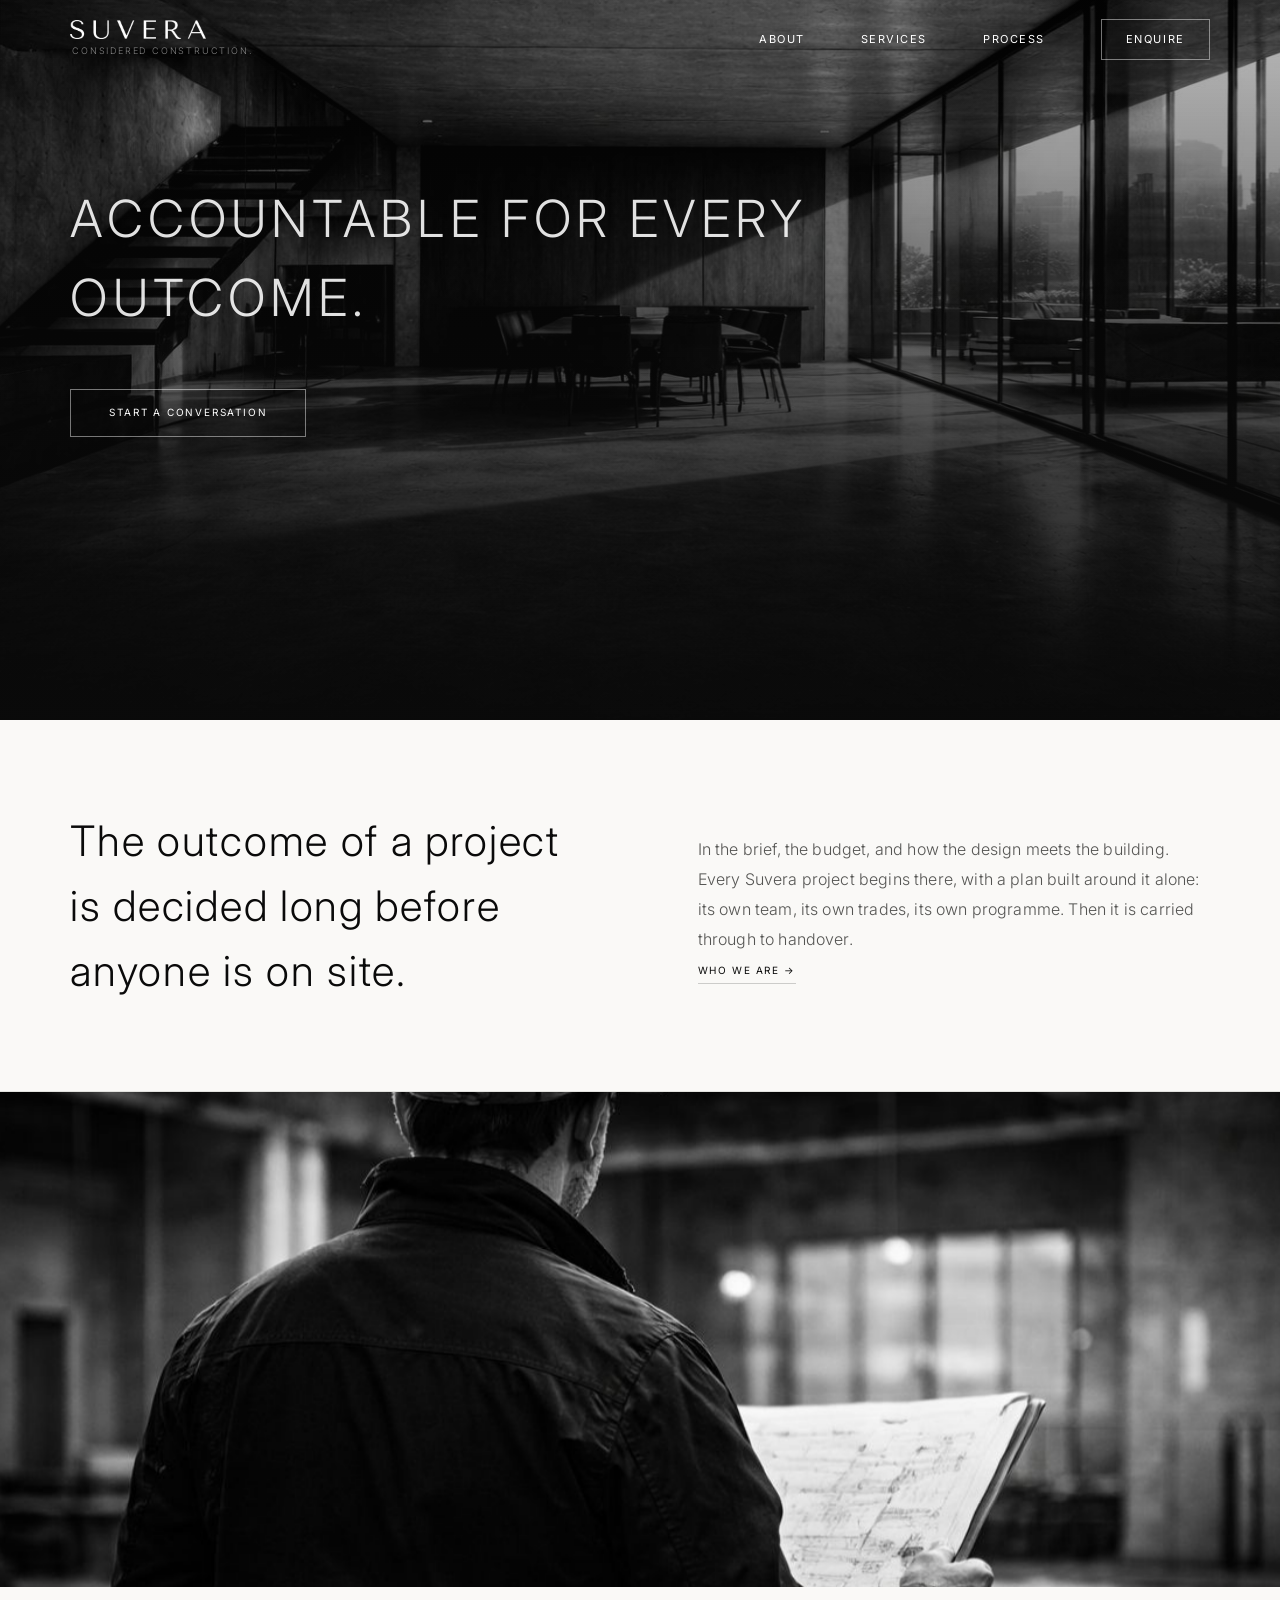
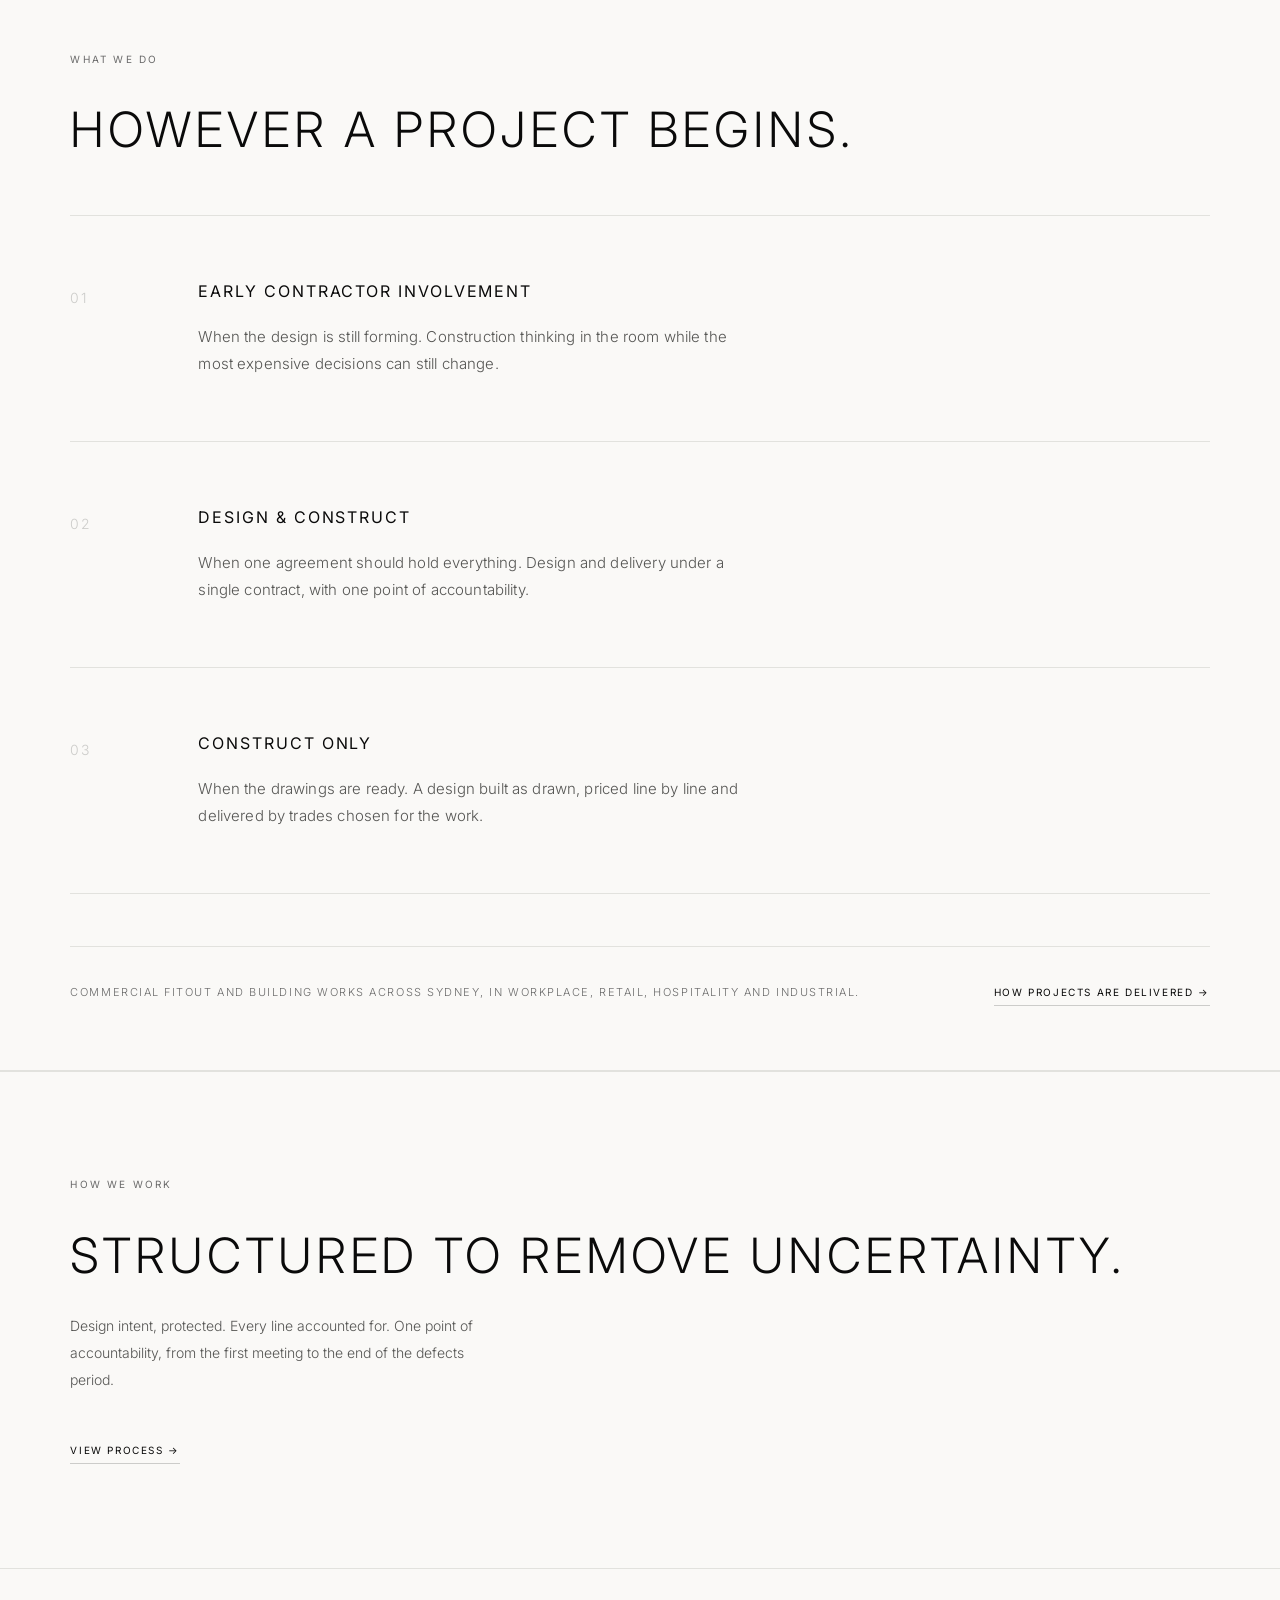
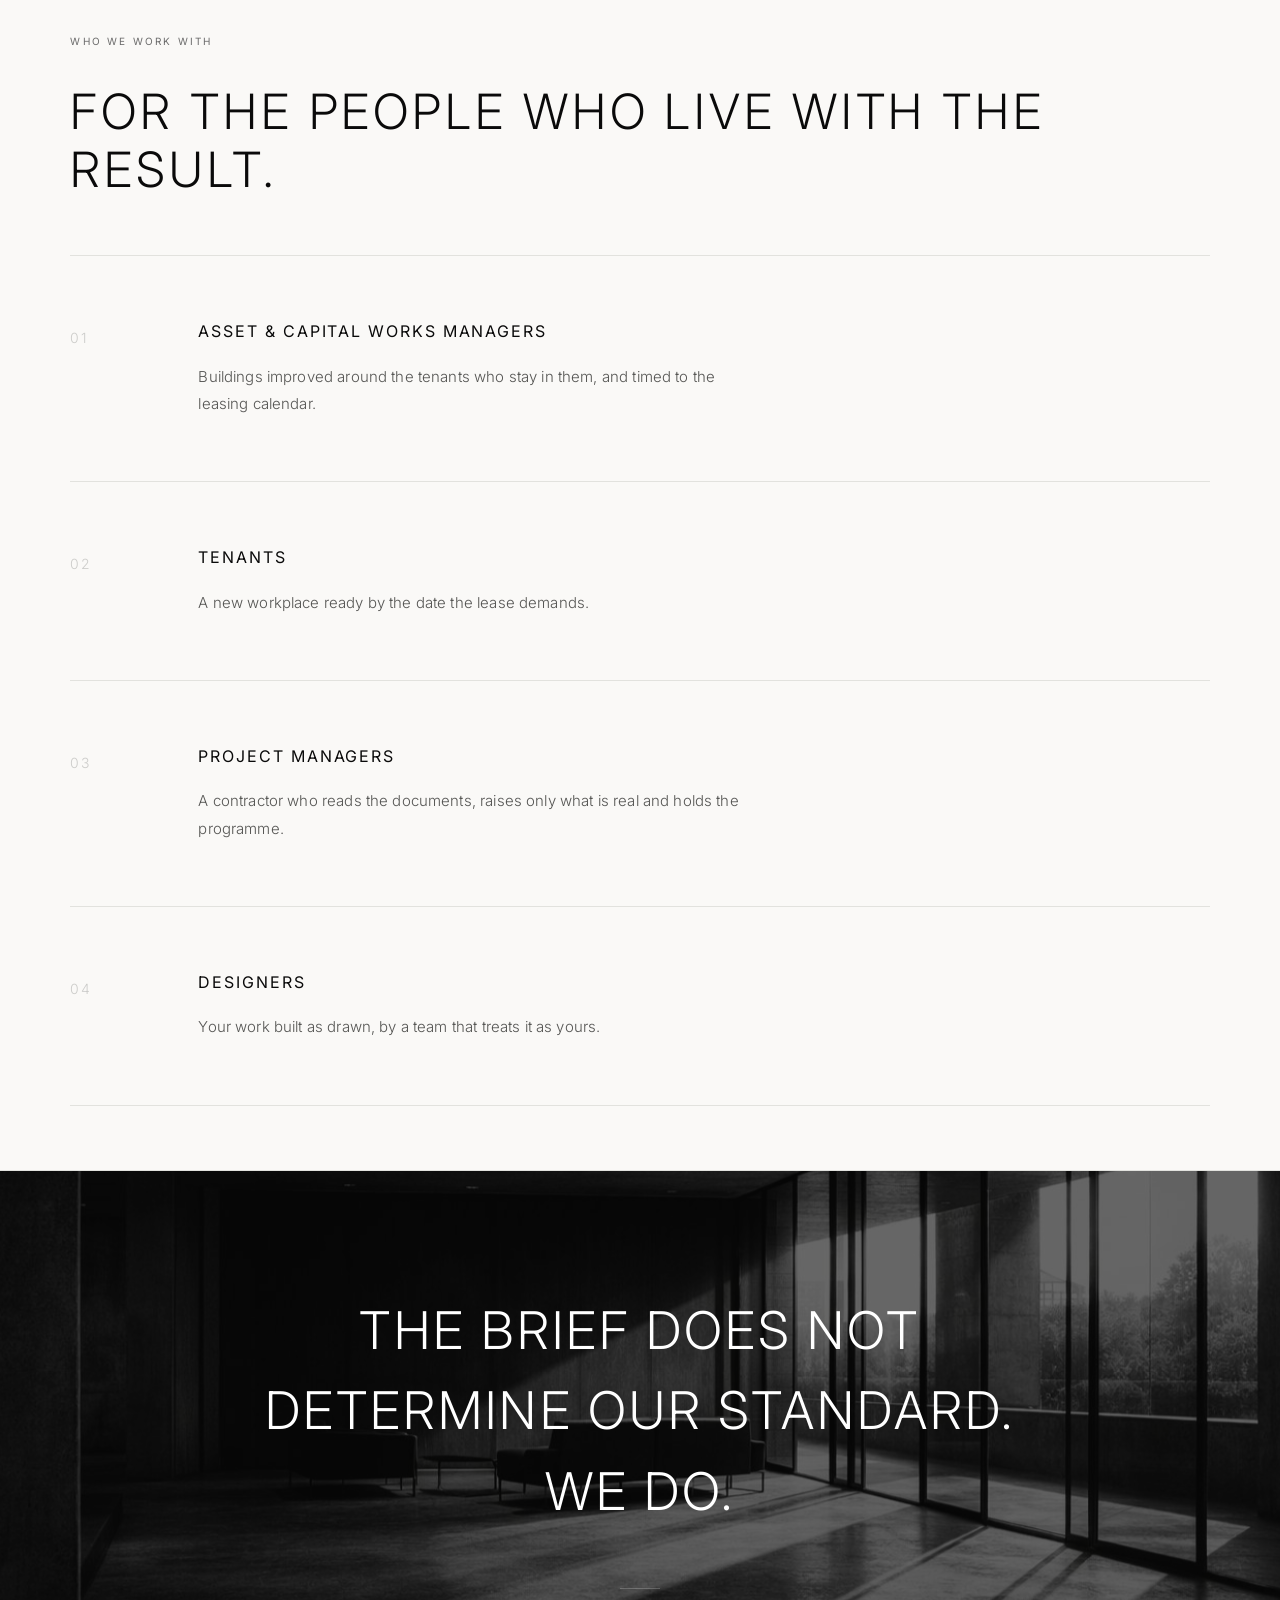
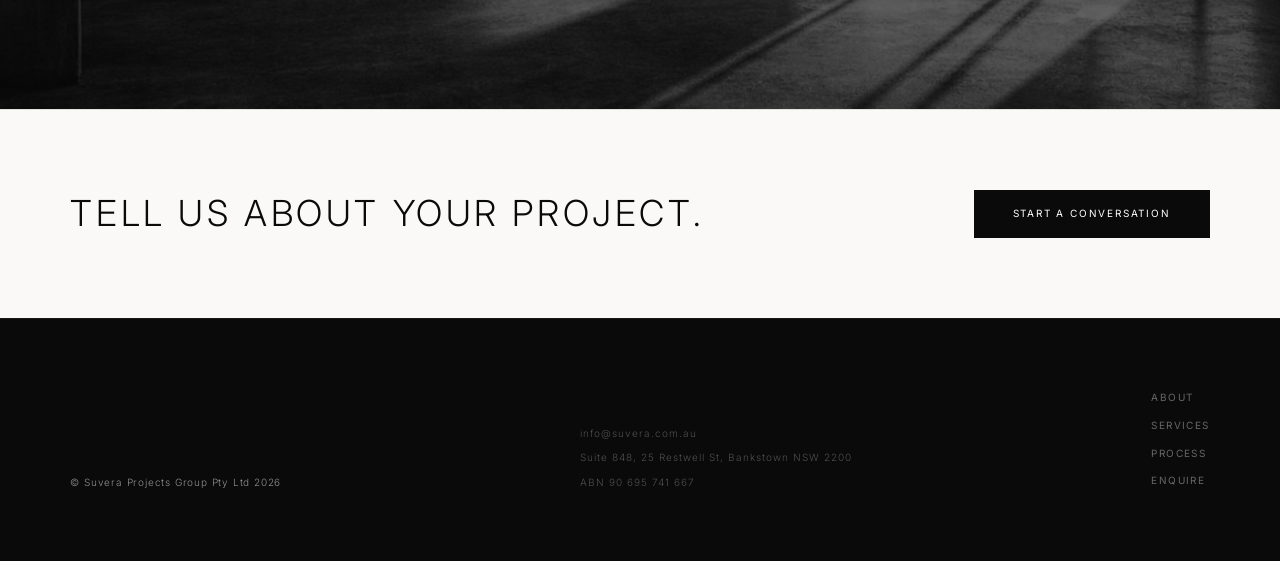
==== commit f64e8430: "Compress photos, use the official logo, refresh sitemap dates - Photos re-saved as progressive JPEGs" ====
--- a/index.html
+++ b/index.html
@@ -11,12 +11,12 @@
   <meta property="og:title"       content="Suvera Projects Group | Commercial Fitout &amp; Construction, Sydney">
   <meta property="og:description" content="Commercial fitout and building works across Sydney. Early contractor involvement, design &amp; construct and construct only.">
   <meta property="og:url"         content="https://suvera.com.au/">
-  <meta property="og:image"       content="https://suvera.com.au/Hero.png">
+  <meta property="og:image"       content="https://suvera.com.au/Hero.jpg">
   <!-- Twitter Card -->
   <meta name="twitter:card"        content="summary_large_image">
   <meta name="twitter:title"       content="Suvera Projects Group | Commercial Fitout &amp; Construction, Sydney">
   <meta name="twitter:description" content="Commercial fitout and building works across Sydney. Early contractor involvement, design &amp; construct and construct only.">
-  <meta name="twitter:image"       content="https://suvera.com.au/Hero.png">
+  <meta name="twitter:image"       content="https://suvera.com.au/Hero.jpg">
   <!-- Favicon -->
   <link rel="icon" type="image/svg+xml" href="favicon.svg">
   <link rel="preconnect" href="https://fonts.googleapis.com">
@@ -33,7 +33,7 @@
   <header class="header" id="header">
     <div class="header__inner">
       <a href="/" class="header__brand" aria-label="Suvera home">
-        <span class="header__logo">SUVERA</span>
+        <img class="header__logo" src="/assets/img/suvera-logo-white.png" alt="SUVERA" width="136" height="20">
         <span class="header__tagline">Considered construction.</span>
       </a>
       <nav class="header__nav" aria-label="Primary navigation">
@@ -63,7 +63,7 @@
   ════════════════════════════════════ -->
   <section class="hero" id="top" aria-label="Hero">
     <div class="hero__bg" aria-hidden="true">
-      <div class="hero__img" style="background-image:url('Hero.png')"></div>
+      <div class="hero__img" style="background-image:url('Hero.jpg')"></div>
       <div class="hero__overlay"></div>
     </div>
     <div class="hero__content">
@@ -102,7 +102,7 @@
        03  BREAK IMAGE
   ════════════════════════════════════ -->
   <div class="imgbreak reveal" aria-hidden="true">
-    <div class="imgbreak__inner parallax" style="background-image:url('Site.png')"></div>
+    <div class="imgbreak__inner parallax" style="background-image:url('Site.jpg')"></div>
   </div>
 
 
@@ -227,7 +227,7 @@
        06  STATEMENT
   ════════════════════════════════════ -->
   <section class="statement" aria-label="Brand statement">
-    <div class="statement__bg parallax-stmt" style="background-image:url('Statement.png')" aria-hidden="true"></div>
+    <div class="statement__bg parallax-stmt" style="background-image:url('Statement.jpg')" aria-hidden="true"></div>
     <div class="statement__overlay" aria-hidden="true"></div>
     <blockquote class="statement__quote reveal">
       The brief does not determine our standard.<br>We do.
--- a/assets/css/style.css
+++ b/assets/css/style.css
@@ -219,13 +219,9 @@
 
 .header__logo {
   display:        block;
-  font-family:    var(--fl);
-  font-size:      22px;
-  font-weight:    400;
-  letter-spacing: 0.38em;
-  color:          var(--white);
+  width:          136px;
+  height:         auto;
   mix-blend-mode: difference;
-  text-indent:    0.38em;
 }
 
 .header__tagline {
@@ -573,7 +569,7 @@
 .about {
   position:      relative;
   padding:       var(--pad-y) var(--pad-x);
-  background:    var(--white);
+  background:    var(--off-white);
   border-top:    0.5px solid var(--rule);
   border-bottom: 0.5px solid var(--rule);
 }
@@ -583,7 +579,7 @@
   content:        '';
   position:       absolute;
   inset:          0;
-  background:     url('../../texture.png') center / cover;
+  background:     url('../../texture.jpg') center / cover;
   opacity:        0.025;
   pointer-events: none;
 }
@@ -905,7 +901,7 @@
 ══════════════════════════════════════════════════════ */
 .contact {
   padding:    clamp(60px, 7.5vw, 88px) var(--pad-x);
-  background: var(--white);
+  background: var(--off-white);
   border-top: 0.5px solid var(--rule);
 }
 
@@ -1938,7 +1934,7 @@
 .add-scopes {
   padding:    clamp(40px, 5.5vw, 60px) var(--pad-x);
   border-top: 0.5px solid var(--rule);
-  background: var(--white);
+  background: var(--off-white);
 }
 
 .add-scopes__inner {
@@ -2007,7 +2003,7 @@
   content:        '';
   position:       absolute;
   inset:          0;
-  background:     url('../../Texture.png') center / cover;
+  background:     url('../../Texture.jpg') center / cover;
   opacity:        0.025;
   pointer-events: none;
 }
@@ -2156,7 +2152,7 @@
 .about-intro {
   padding:       clamp(40px, 5.5vw, 60px) var(--pad-x);
   border-bottom: 0.5px solid var(--rule);
-  background:    var(--white);
+  background:    var(--off-white);
 }
 .about-intro__inner {
   max-width: 700px;
@@ -2305,7 +2301,7 @@
 .process-intro {
   padding:       clamp(56px, 6.5vw, 80px) var(--pad-x);
   border-bottom: 0.5px solid var(--rule);
-  background:    var(--white);
+  background:    var(--off-white);
 }
 .process-intro__inner {
   max-width: 700px;
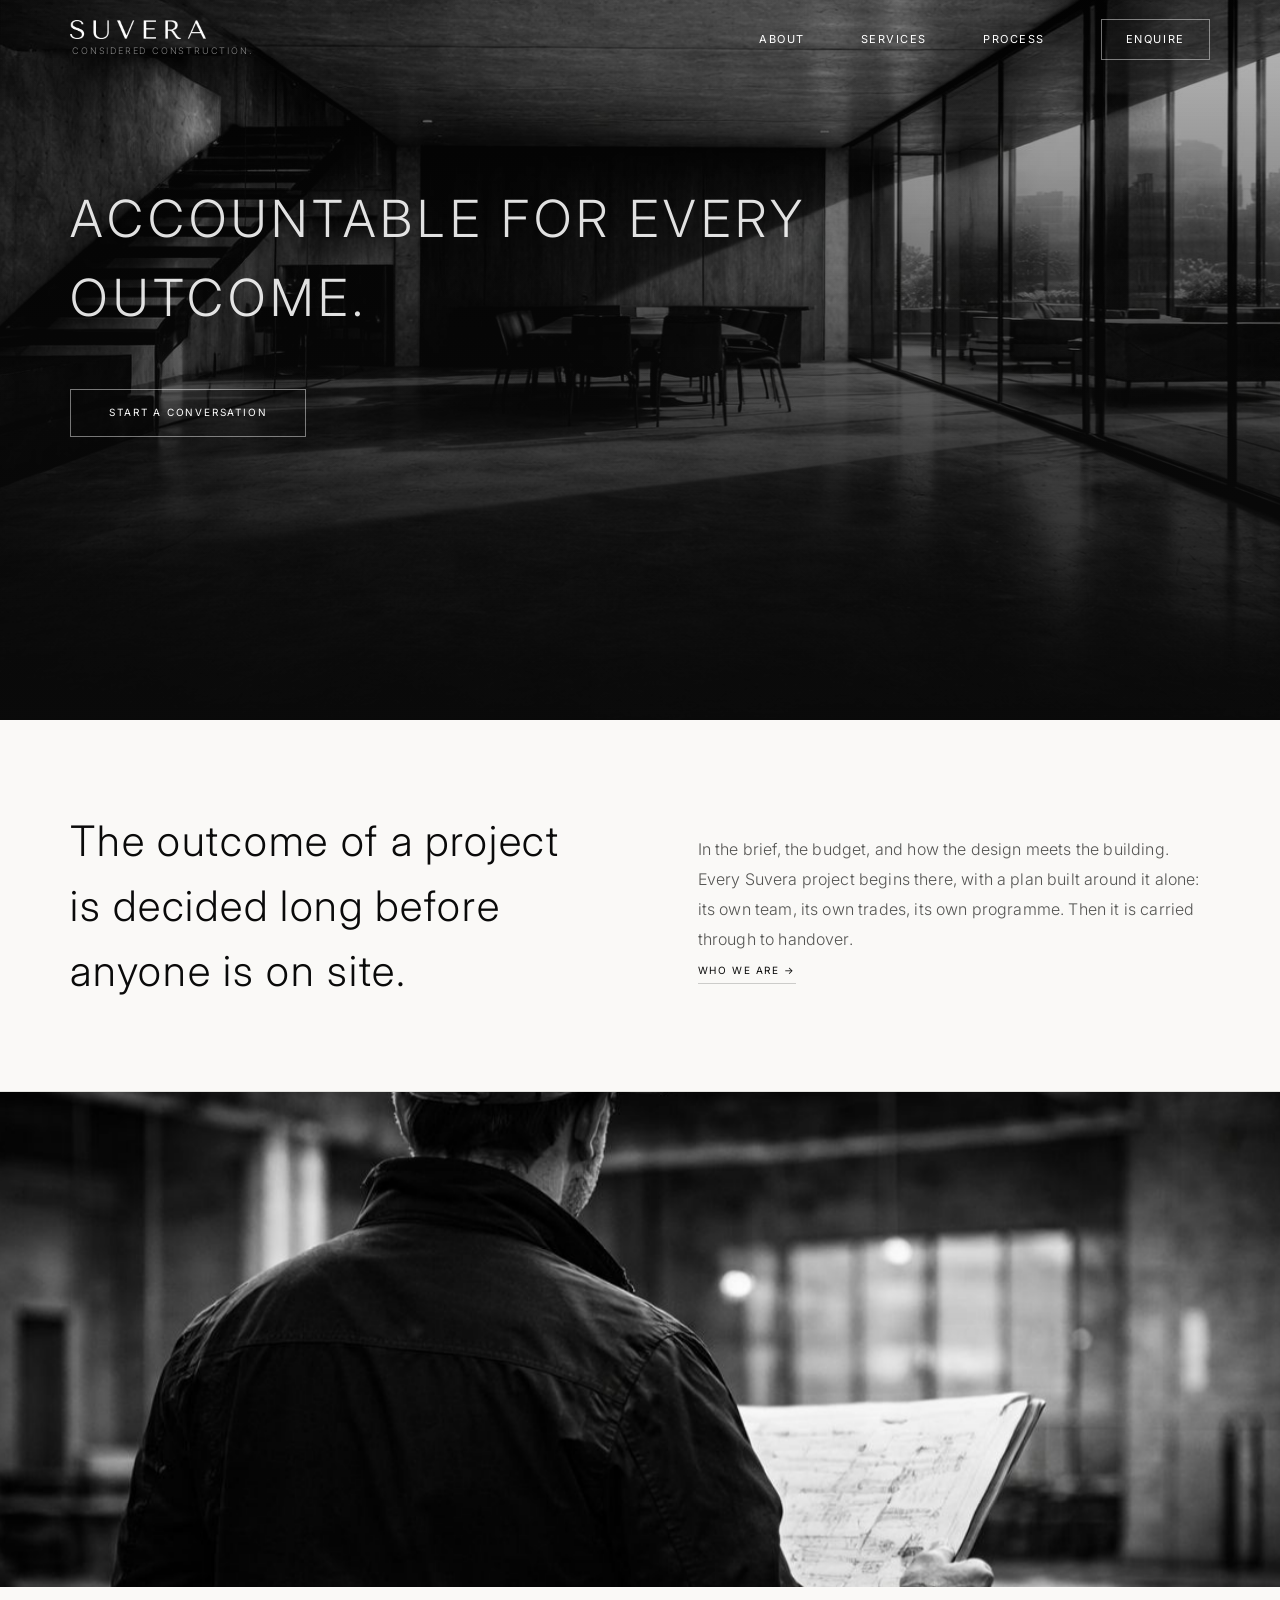
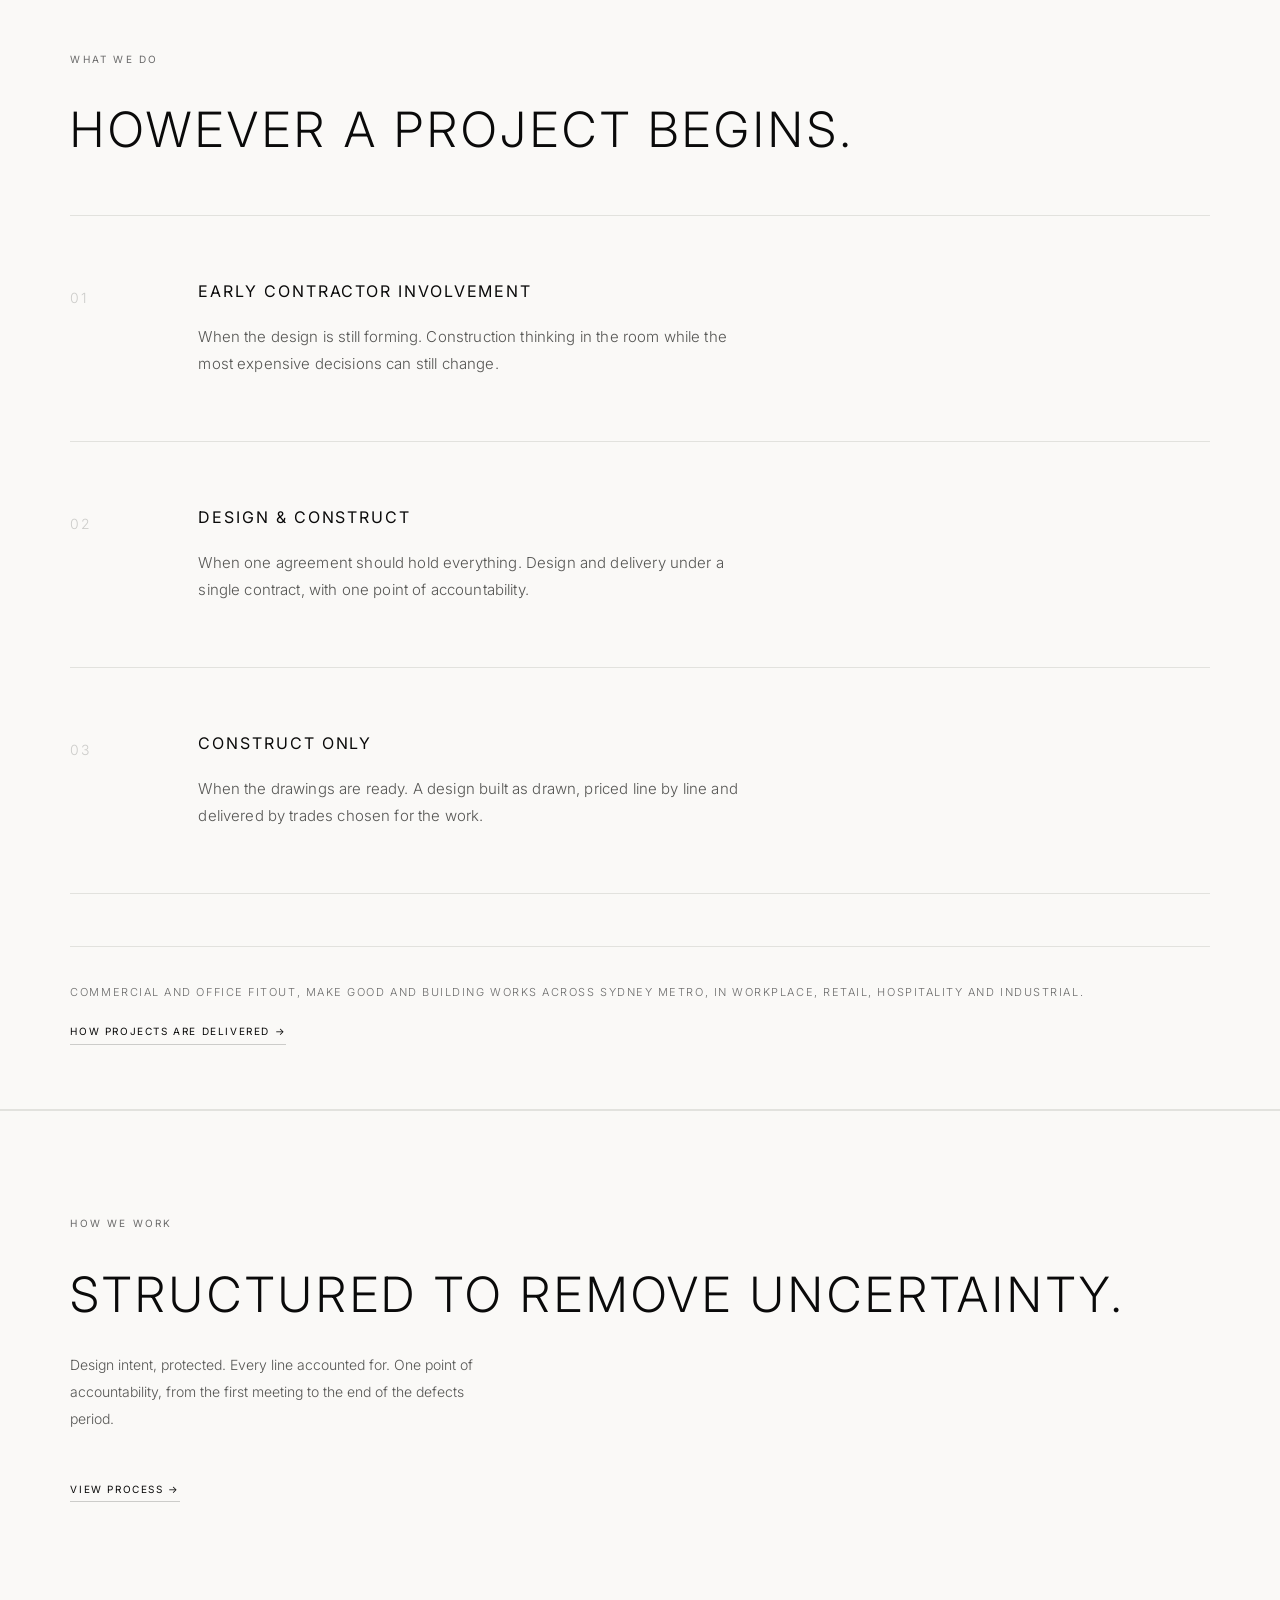
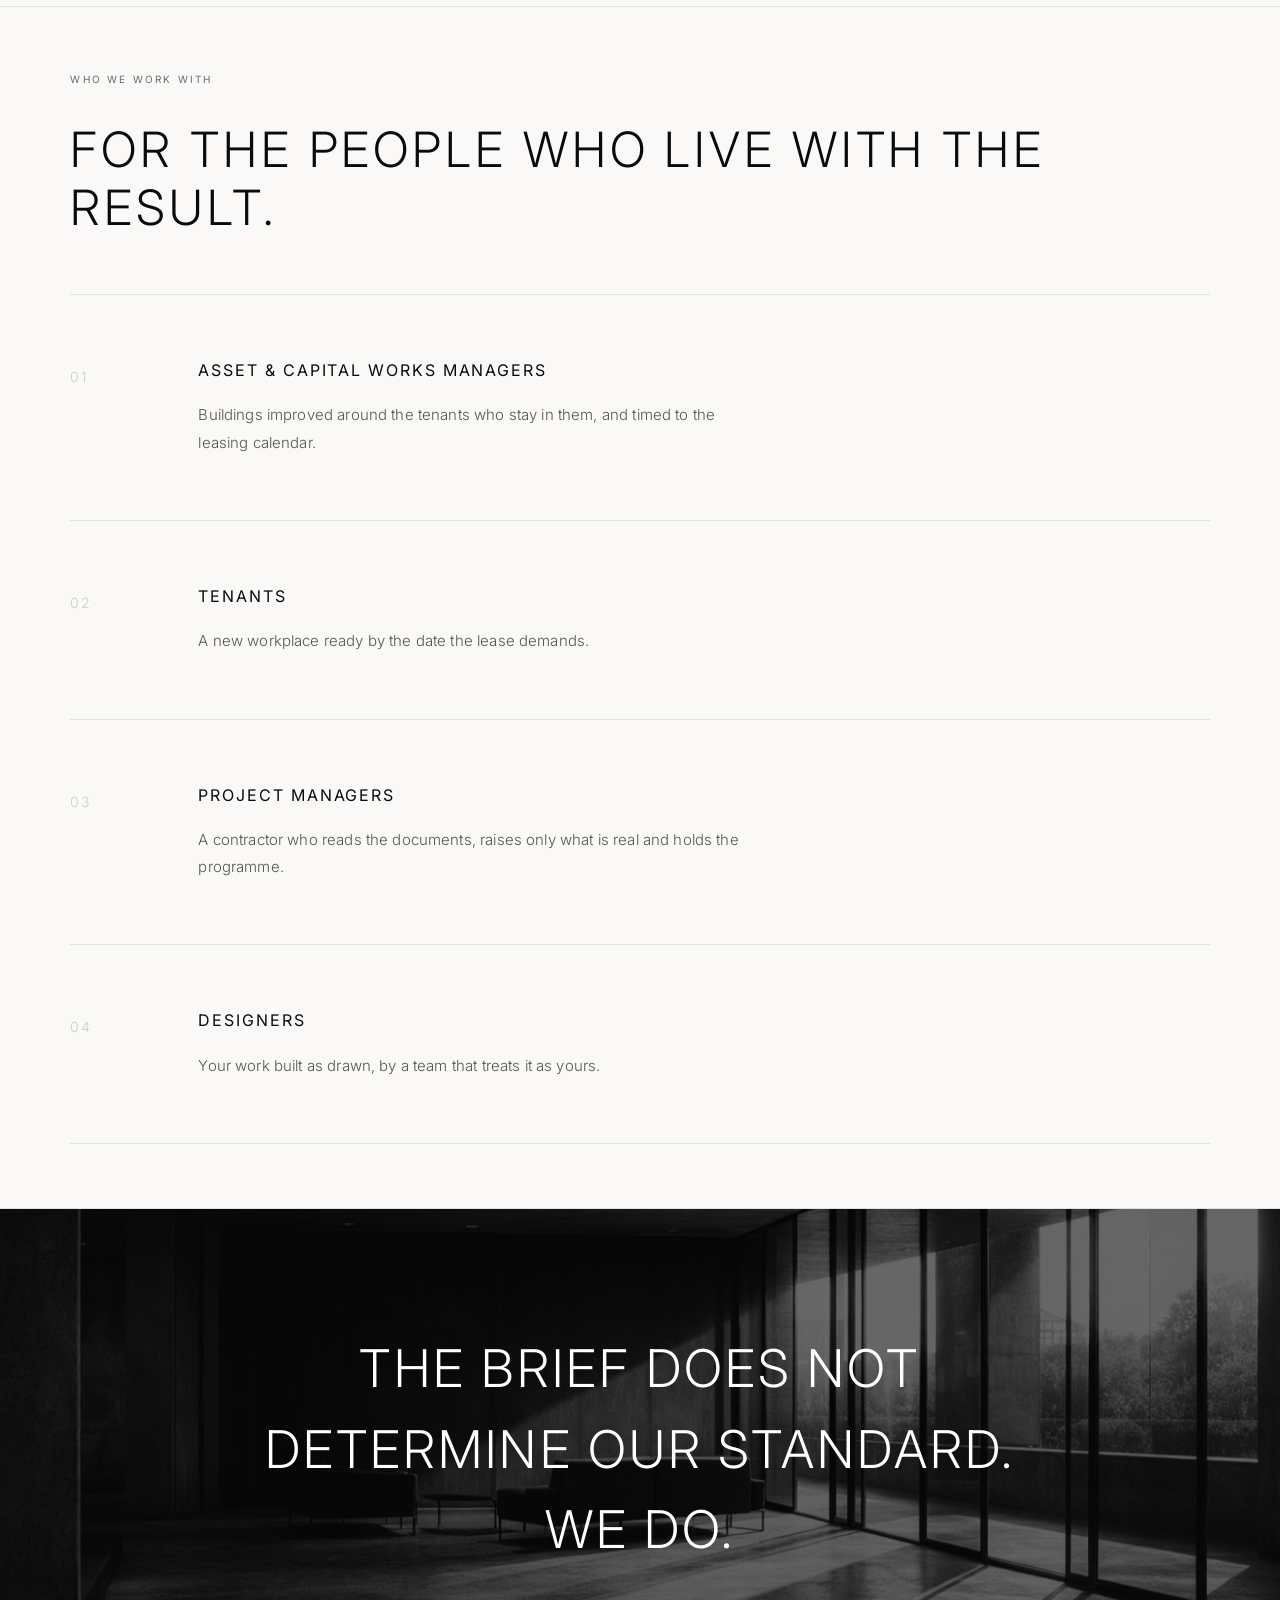
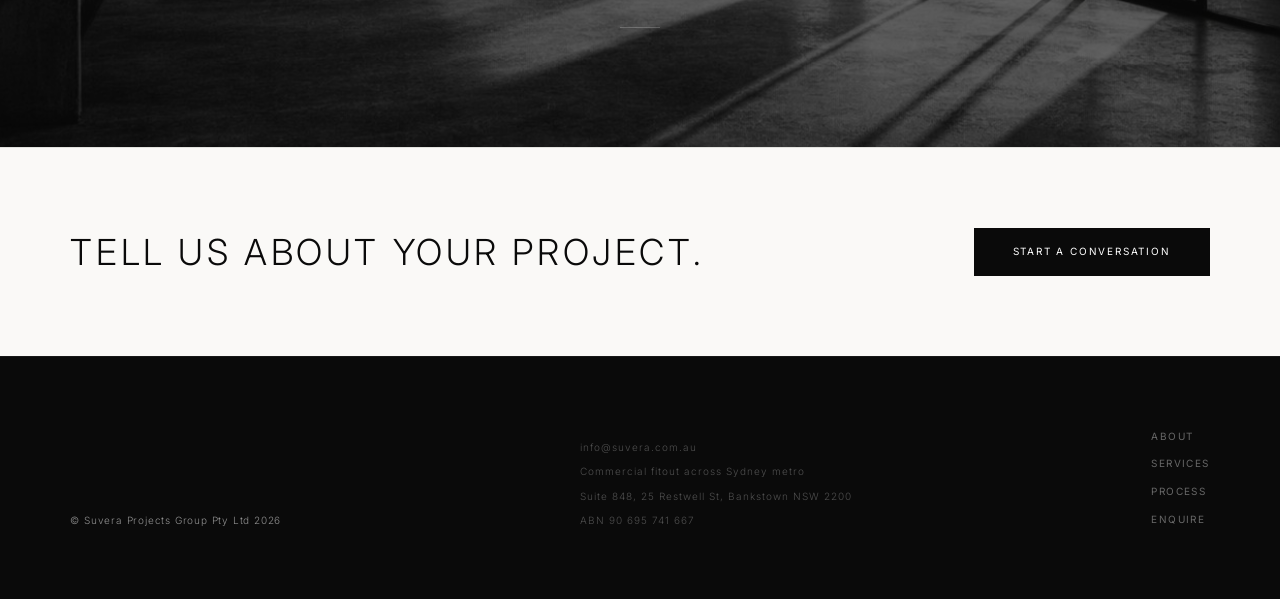
==== commit 0c28847f: "SEO: Sydney and office fitout wording, titles, alt text, structured data Co-Authored-By: Claude Opus" ====
--- a/index.html
+++ b/index.html
@@ -3,19 +3,20 @@
 <head>
   <meta charset="UTF-8">
   <meta name="viewport" content="width=device-width, initial-scale=1.0">
-  <title>Suvera Projects Group | Commercial Fitout &amp; Construction, Sydney</title>
-  <meta name="description" content="Commercial fitout and building works across Sydney. Early contractor involvement, design &amp; construct and construct only.">
+  <title>Commercial &amp; Office Fitout Sydney | Suvera Projects Group</title>
+  <meta name="description" content="Commercial and office fitout, make good and building works across Sydney metro. Early contractor involvement, design &amp; construct and construct only.">
+  <link rel="canonical" href="https://suvera.com.au/">
   <!-- Open Graph -->
   <meta property="og:type"        content="website">
   <meta property="og:site_name"   content="Suvera Projects Group">
-  <meta property="og:title"       content="Suvera Projects Group | Commercial Fitout &amp; Construction, Sydney">
-  <meta property="og:description" content="Commercial fitout and building works across Sydney. Early contractor involvement, design &amp; construct and construct only.">
+  <meta property="og:title"       content="Commercial &amp; Office Fitout Sydney | Suvera Projects Group">
+  <meta property="og:description" content="Commercial and office fitout, make good and building works across Sydney metro. Early contractor involvement, design &amp; construct and construct only.">
   <meta property="og:url"         content="https://suvera.com.au/">
   <meta property="og:image"       content="https://suvera.com.au/Hero.jpg">
   <!-- Twitter Card -->
   <meta name="twitter:card"        content="summary_large_image">
-  <meta name="twitter:title"       content="Suvera Projects Group | Commercial Fitout &amp; Construction, Sydney">
-  <meta name="twitter:description" content="Commercial fitout and building works across Sydney. Early contractor involvement, design &amp; construct and construct only.">
+  <meta name="twitter:title"       content="Commercial &amp; Office Fitout Sydney | Suvera Projects Group">
+  <meta name="twitter:description" content="Commercial and office fitout, make good and building works across Sydney metro. Early contractor involvement, design &amp; construct and construct only.">
   <meta name="twitter:image"       content="https://suvera.com.au/Hero.jpg">
   <!-- Favicon -->
   <link rel="icon" type="image/svg+xml" href="favicon.svg">
@@ -23,6 +24,22 @@
   <link rel="preconnect" href="https://fonts.gstatic.com" crossorigin>
   <link href="https://fonts.googleapis.com/css2?family=Inter:ital,wght@0,300;0,400;0,500;1,300;1,400&family=Tenor+Sans&display=swap" rel="stylesheet">
   <link rel="stylesheet" href="assets/css/style.css">
+  <script type="application/ld+json">
+  {
+    "@context": "https://schema.org",
+    "@type": "GeneralContractor",
+    "name": "Suvera Projects Group",
+    "legalName": "Suvera Projects Group Pty Ltd",
+    "url": "https://suvera.com.au/",
+    "logo": "https://suvera.com.au/logo-black-on-white.png",
+    "image": "https://suvera.com.au/Hero.jpg",
+    "email": "info@suvera.com.au",
+    "slogan": "Considered construction.",
+    "description": "Commercial and office fitout, make good and building works across Sydney metro.",
+    "areaServed": { "@type": "City", "name": "Sydney", "containedInPlace": { "@type": "State", "name": "New South Wales" } },
+    "knowsAbout": ["Office fitout", "Commercial fitout", "Make good", "Design and construct", "Early contractor involvement", "Refurbishment"]
+  }
+  </script>
 </head>
 <body>
 
@@ -146,7 +163,7 @@
       </div>
 
       <div class="what-we-do__footer reveal">
-        <p class="what-we-do__sectors">Commercial fitout and building works across Sydney, in workplace, retail, hospitality and industrial.</p>
+        <p class="what-we-do__sectors">Commercial and office fitout, make good and building works across Sydney metro, in workplace, retail, hospitality and industrial.</p>
         <a href="/services/" class="text-link">How projects are delivered &rarr;</a>
       </div>
 
@@ -256,6 +273,7 @@
       </div>
       <div class="footer__details">
         <a href="mailto:info@suvera.com.au" class="footer__email">info@suvera.com.au</a>
+        <span>Commercial fitout across Sydney metro</span>
         <span>Suite 848, 25 Restwell St, Bankstown NSW 2200</span>
         <span>ABN 90 695 741 667</span>
       </div>
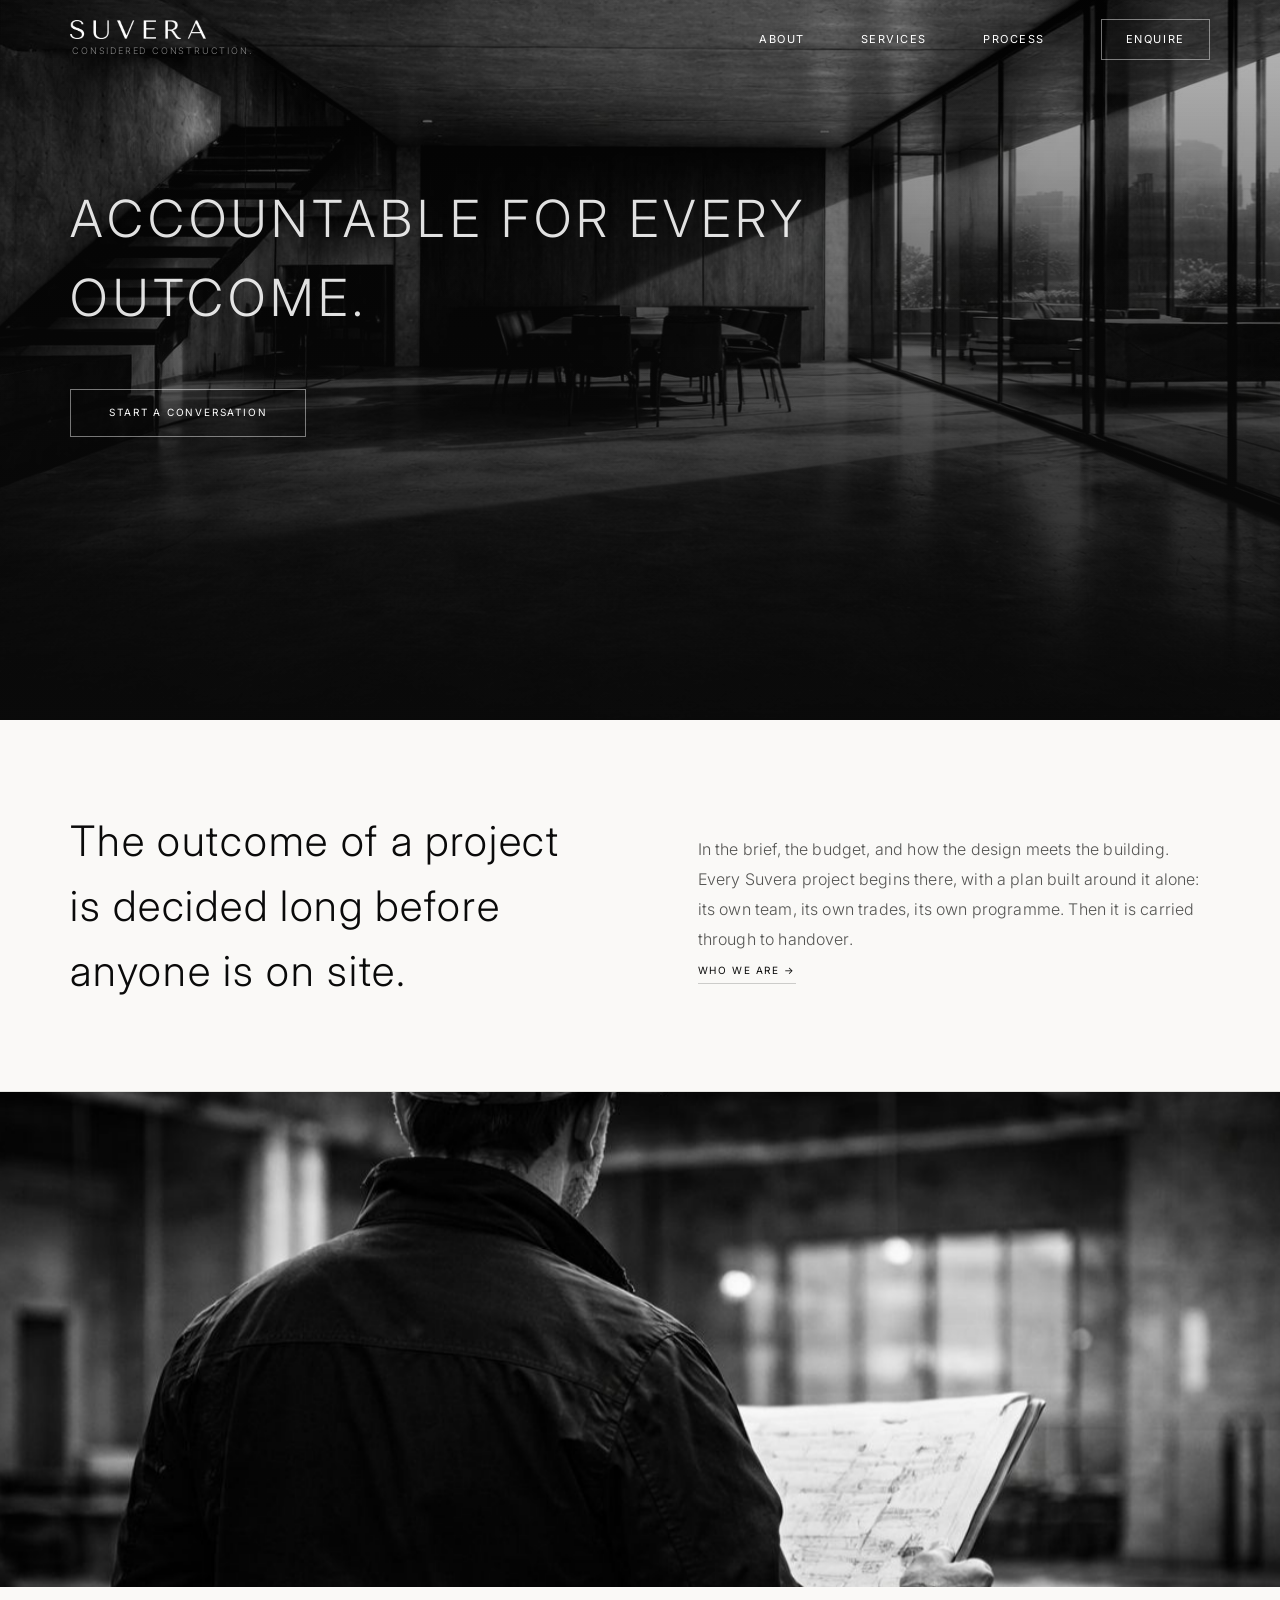
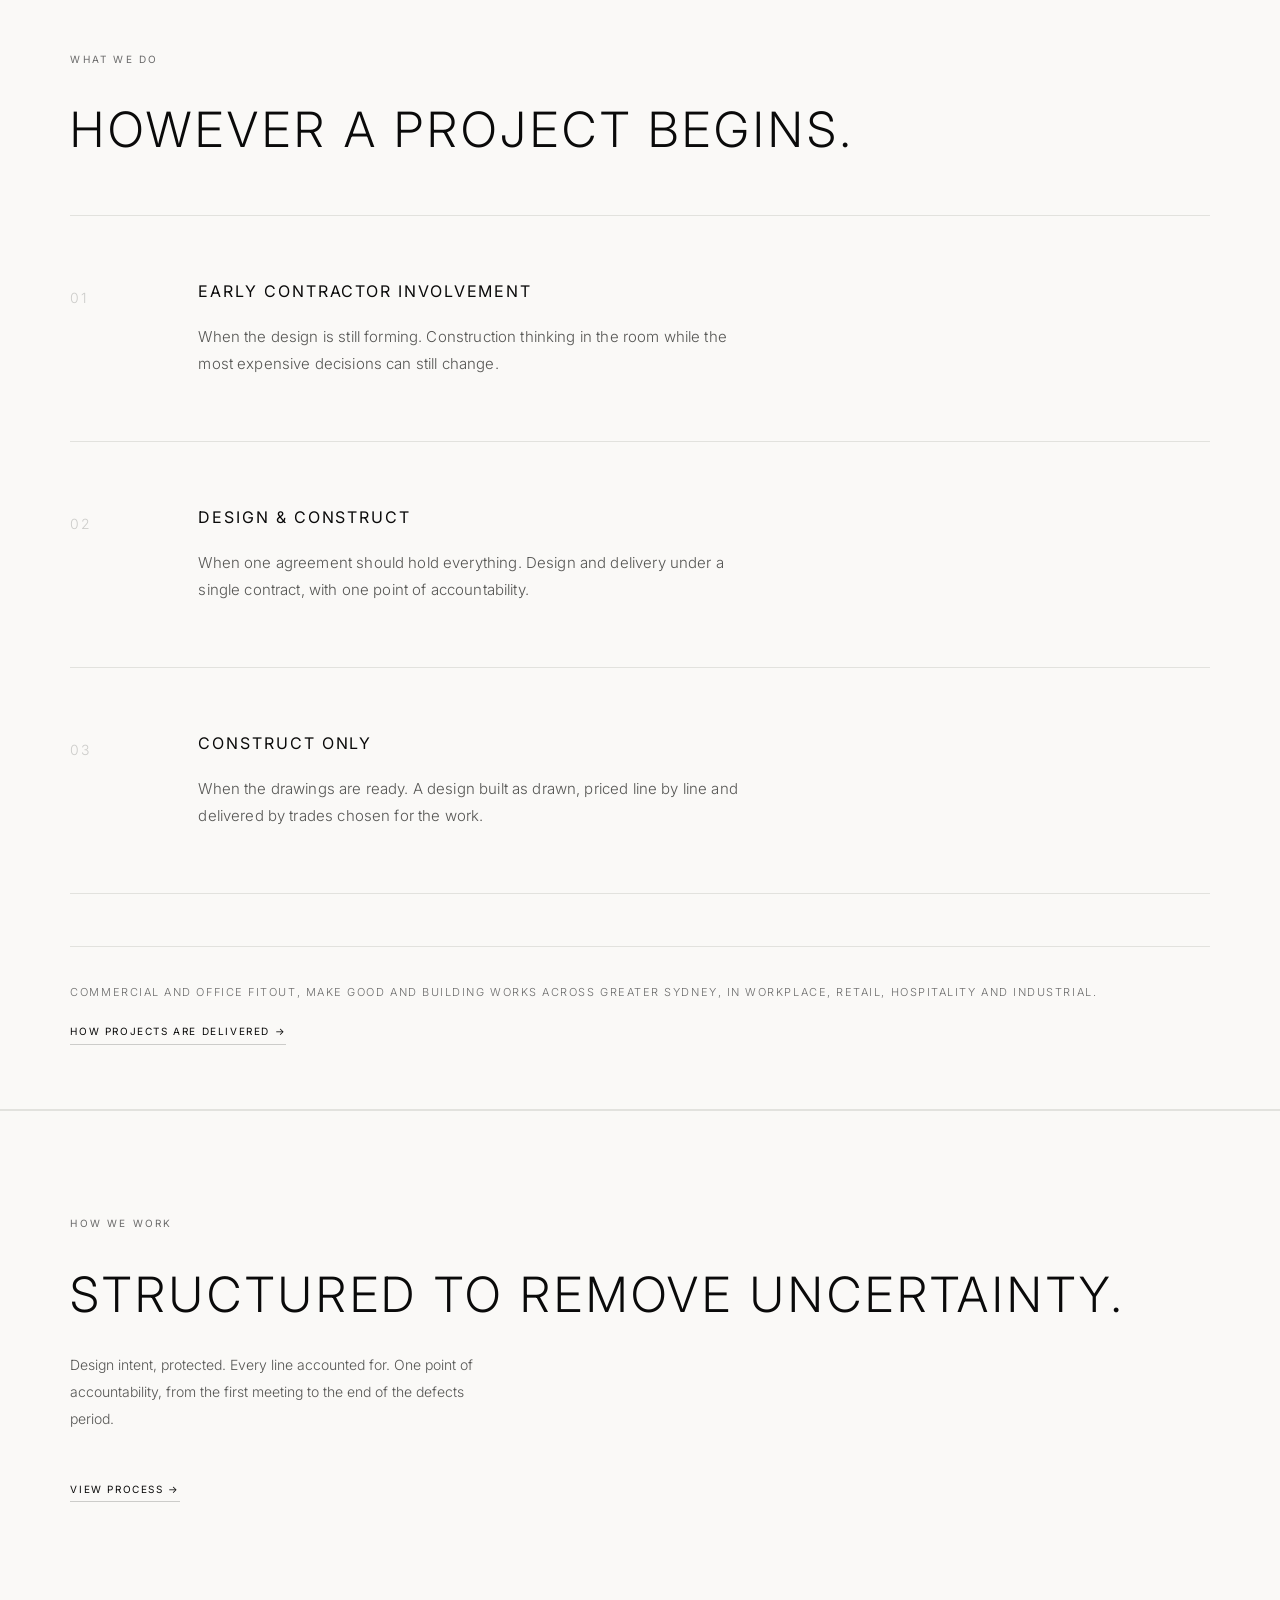
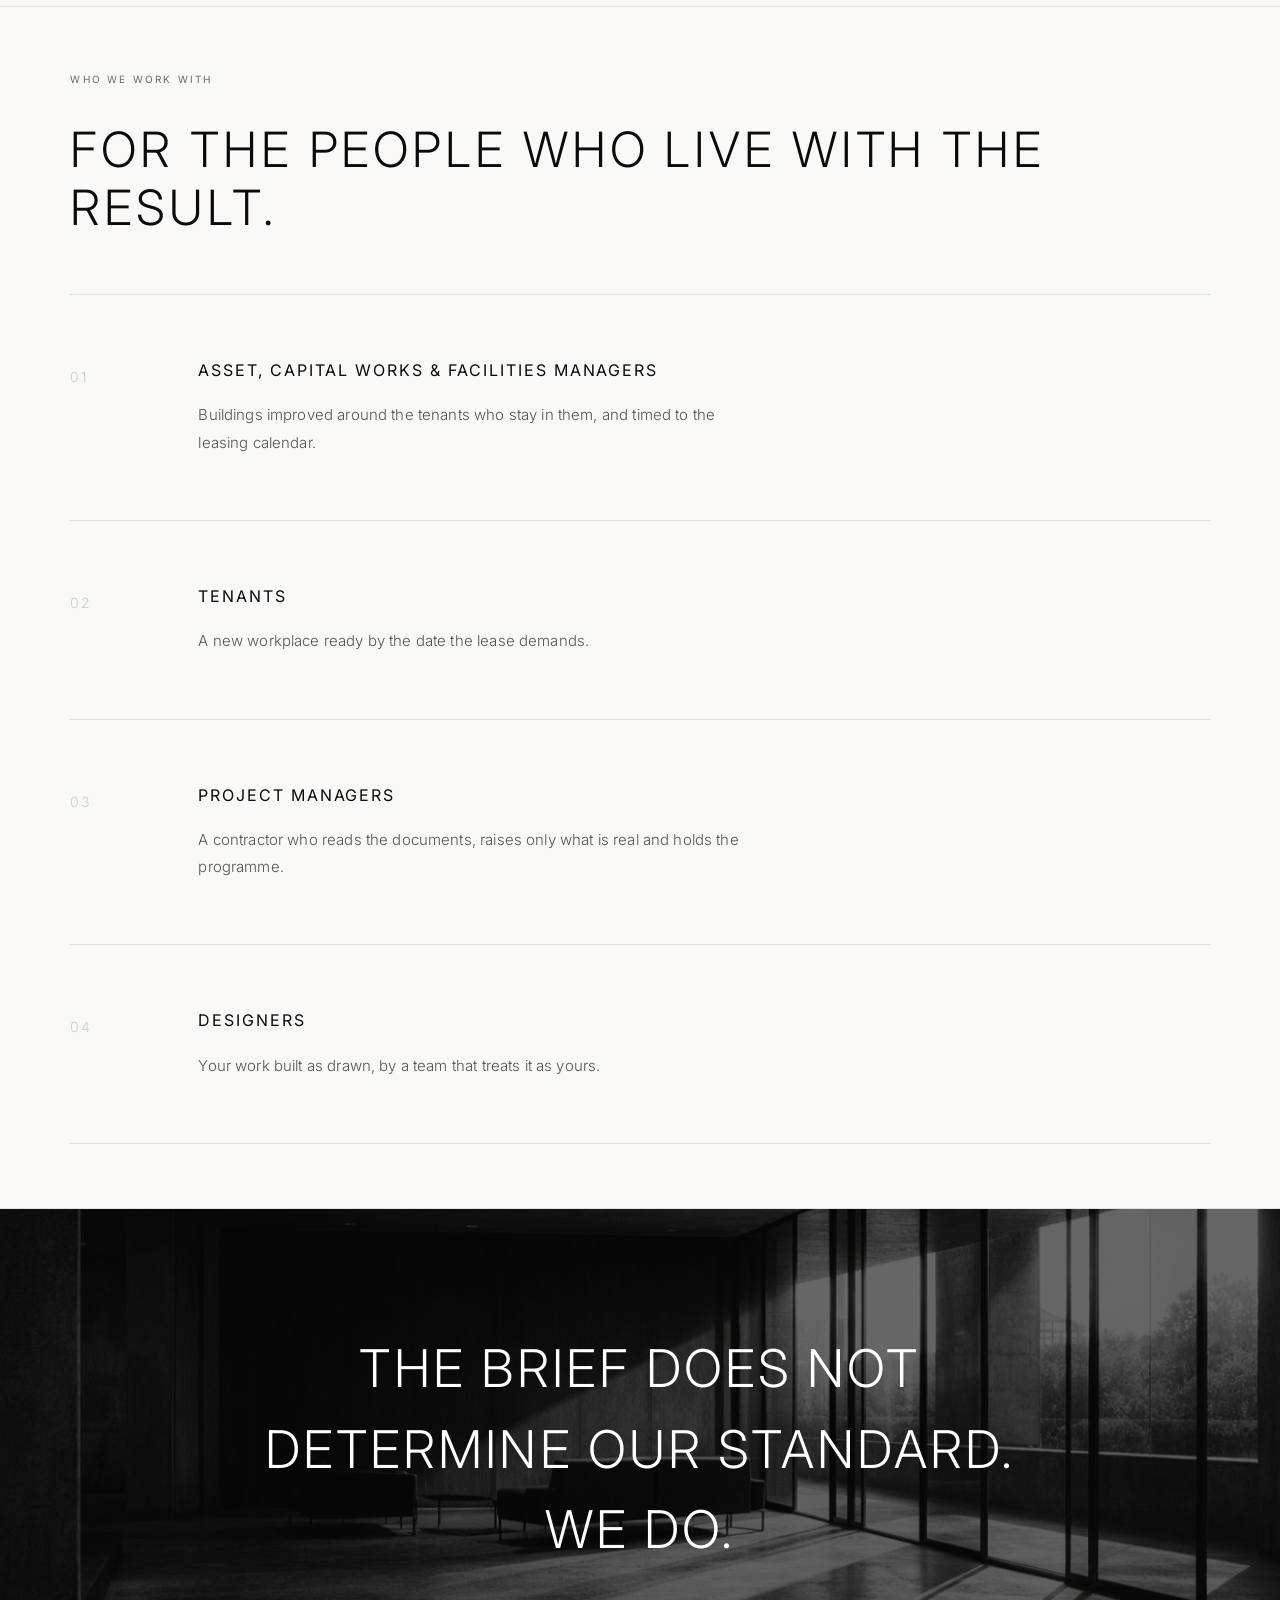
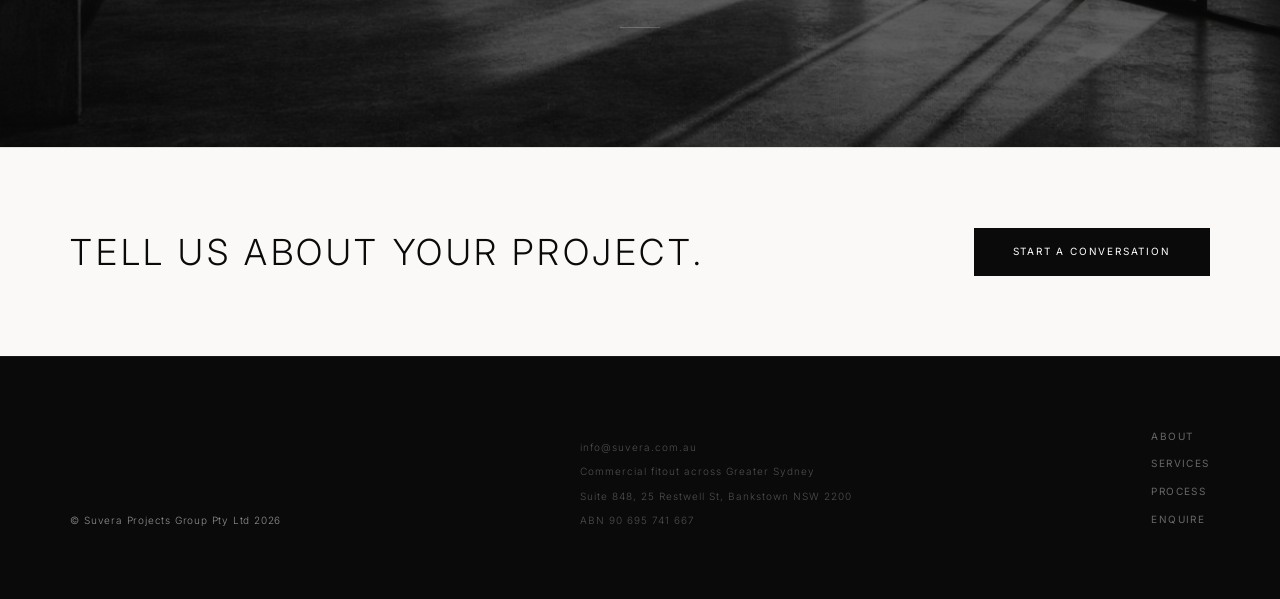
==== commit eff4bc12: "SEO: Greater Sydney wording, page titles, scope terms, official logo in business details - Sydney me" ====
--- a/index.html
+++ b/index.html
@@ -4,19 +4,19 @@
   <meta charset="UTF-8">
   <meta name="viewport" content="width=device-width, initial-scale=1.0">
   <title>Commercial &amp; Office Fitout Sydney | Suvera Projects Group</title>
-  <meta name="description" content="Commercial and office fitout, make good and building works across Sydney metro. Early contractor involvement, design &amp; construct and construct only.">
+  <meta name="description" content="Commercial and office fitout, make good and building works across Greater Sydney. Early contractor involvement, design &amp; construct and construct only.">
   <link rel="canonical" href="https://suvera.com.au/">
   <!-- Open Graph -->
   <meta property="og:type"        content="website">
   <meta property="og:site_name"   content="Suvera Projects Group">
   <meta property="og:title"       content="Commercial &amp; Office Fitout Sydney | Suvera Projects Group">
-  <meta property="og:description" content="Commercial and office fitout, make good and building works across Sydney metro. Early contractor involvement, design &amp; construct and construct only.">
+  <meta property="og:description" content="Commercial and office fitout, make good and building works across Greater Sydney. Early contractor involvement, design &amp; construct and construct only.">
   <meta property="og:url"         content="https://suvera.com.au/">
   <meta property="og:image"       content="https://suvera.com.au/Hero.jpg">
   <!-- Twitter Card -->
   <meta name="twitter:card"        content="summary_large_image">
   <meta name="twitter:title"       content="Commercial &amp; Office Fitout Sydney | Suvera Projects Group">
-  <meta name="twitter:description" content="Commercial and office fitout, make good and building works across Sydney metro. Early contractor involvement, design &amp; construct and construct only.">
+  <meta name="twitter:description" content="Commercial and office fitout, make good and building works across Greater Sydney. Early contractor involvement, design &amp; construct and construct only.">
   <meta name="twitter:image"       content="https://suvera.com.au/Hero.jpg">
   <!-- Favicon -->
   <link rel="icon" type="image/svg+xml" href="favicon.svg">
@@ -31,11 +31,11 @@
     "name": "Suvera Projects Group",
     "legalName": "Suvera Projects Group Pty Ltd",
     "url": "https://suvera.com.au/",
-    "logo": "https://suvera.com.au/logo-black-on-white.png",
+    "logo": "https://suvera.com.au/assets/img/suvera-logo-black.png",
     "image": "https://suvera.com.au/Hero.jpg",
     "email": "info@suvera.com.au",
     "slogan": "Considered construction.",
-    "description": "Commercial and office fitout, make good and building works across Sydney metro.",
+    "description": "Commercial and office fitout, make good and building works across Greater Sydney.",
     "areaServed": { "@type": "City", "name": "Sydney", "containedInPlace": { "@type": "State", "name": "New South Wales" } },
     "knowsAbout": ["Office fitout", "Commercial fitout", "Make good", "Design and construct", "Early contractor involvement", "Refurbishment"]
   }
@@ -163,7 +163,7 @@
       </div>
 
       <div class="what-we-do__footer reveal">
-        <p class="what-we-do__sectors">Commercial and office fitout, make good and building works across Sydney metro, in workplace, retail, hospitality and industrial.</p>
+        <p class="what-we-do__sectors">Commercial and office fitout, make good and building works across Greater Sydney, in workplace, retail, hospitality and industrial.</p>
         <a href="/services/" class="text-link">How projects are delivered &rarr;</a>
       </div>
 
@@ -206,7 +206,7 @@
         <div class="wwd-item reveal">
           <span class="wwd-item__num">01</span>
           <div class="wwd-item__body">
-            <h3 class="wwd-item__title">Asset &amp; capital works managers</h3>
+            <h3 class="wwd-item__title">Asset, capital works &amp; facilities managers</h3>
             <p class="wwd-item__copy">Buildings improved around the tenants who stay in them, and timed to the leasing calendar.</p>
           </div>
         </div>
@@ -273,7 +273,7 @@
       </div>
       <div class="footer__details">
         <a href="mailto:info@suvera.com.au" class="footer__email">info@suvera.com.au</a>
-        <span>Commercial fitout across Sydney metro</span>
+        <span>Commercial fitout across Greater Sydney</span>
         <span>Suite 848, 25 Restwell St, Bankstown NSW 2200</span>
         <span>ABN 90 695 741 667</span>
       </div>
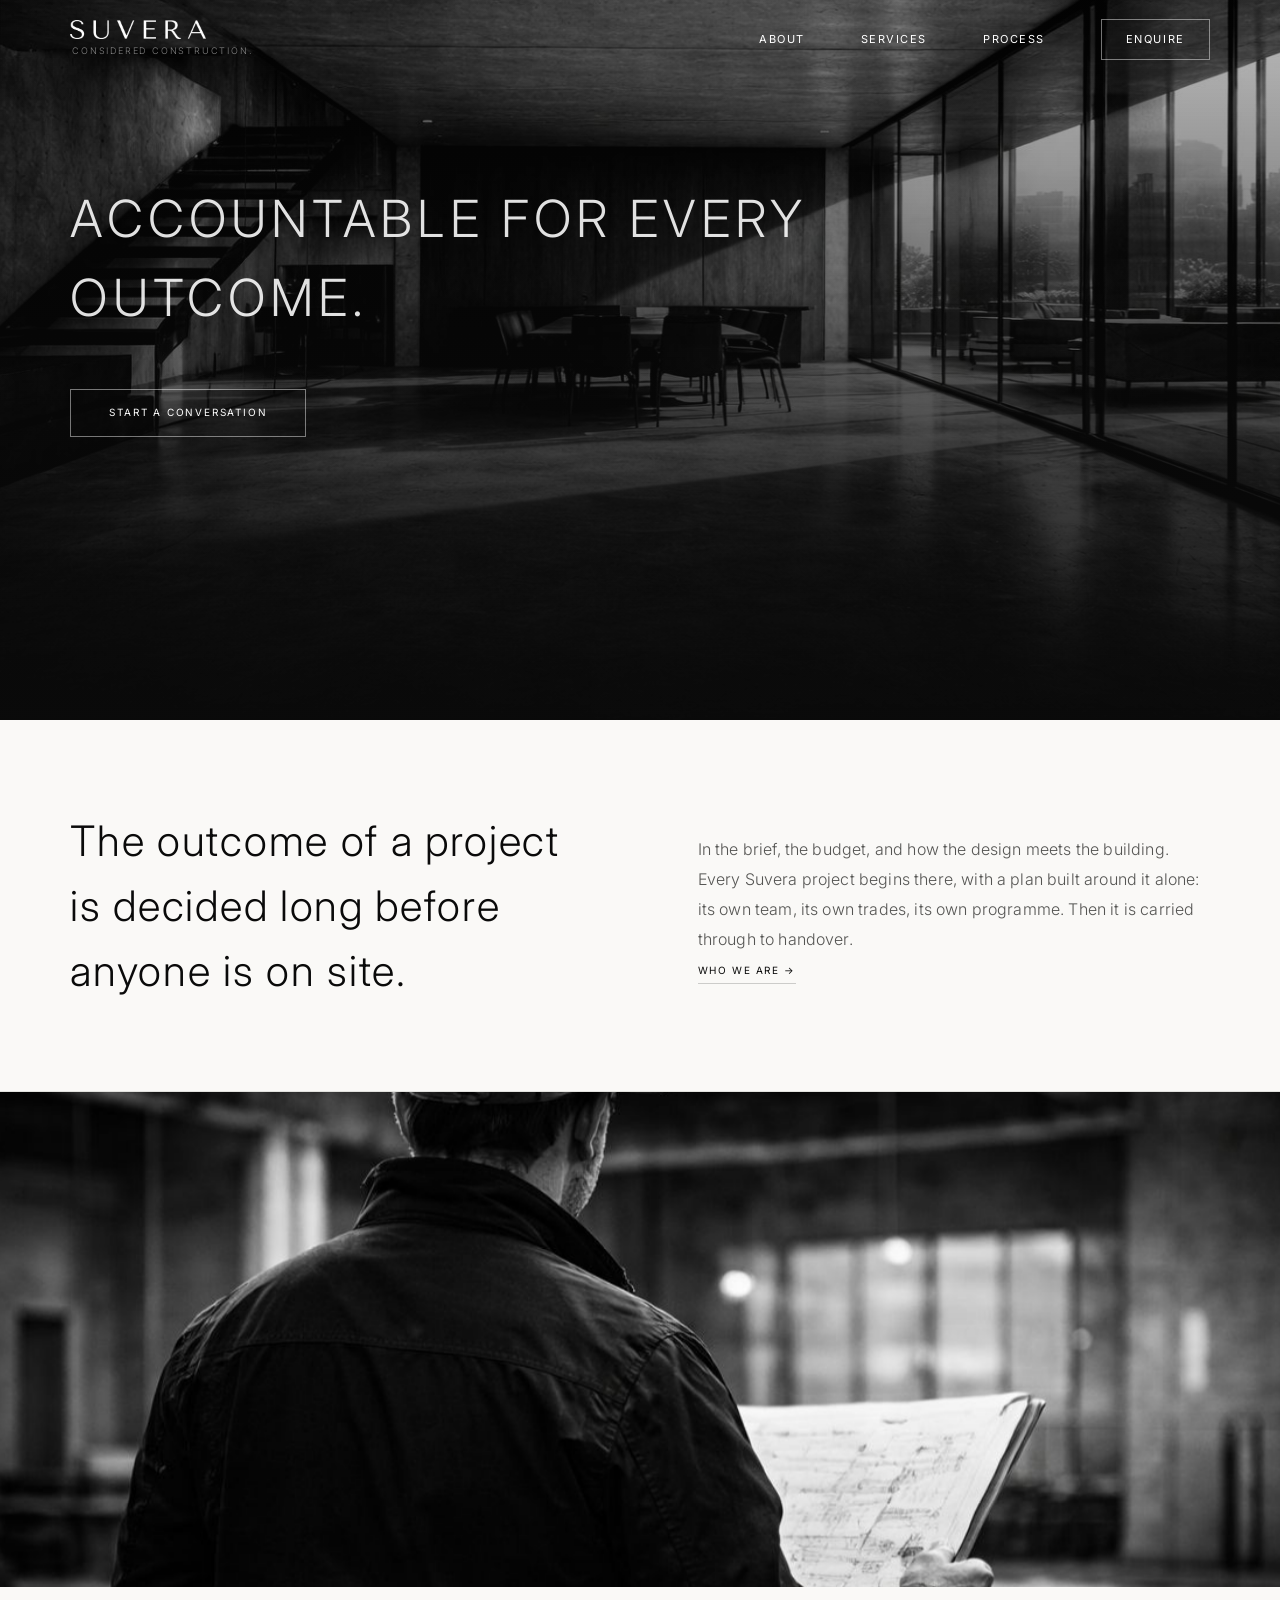
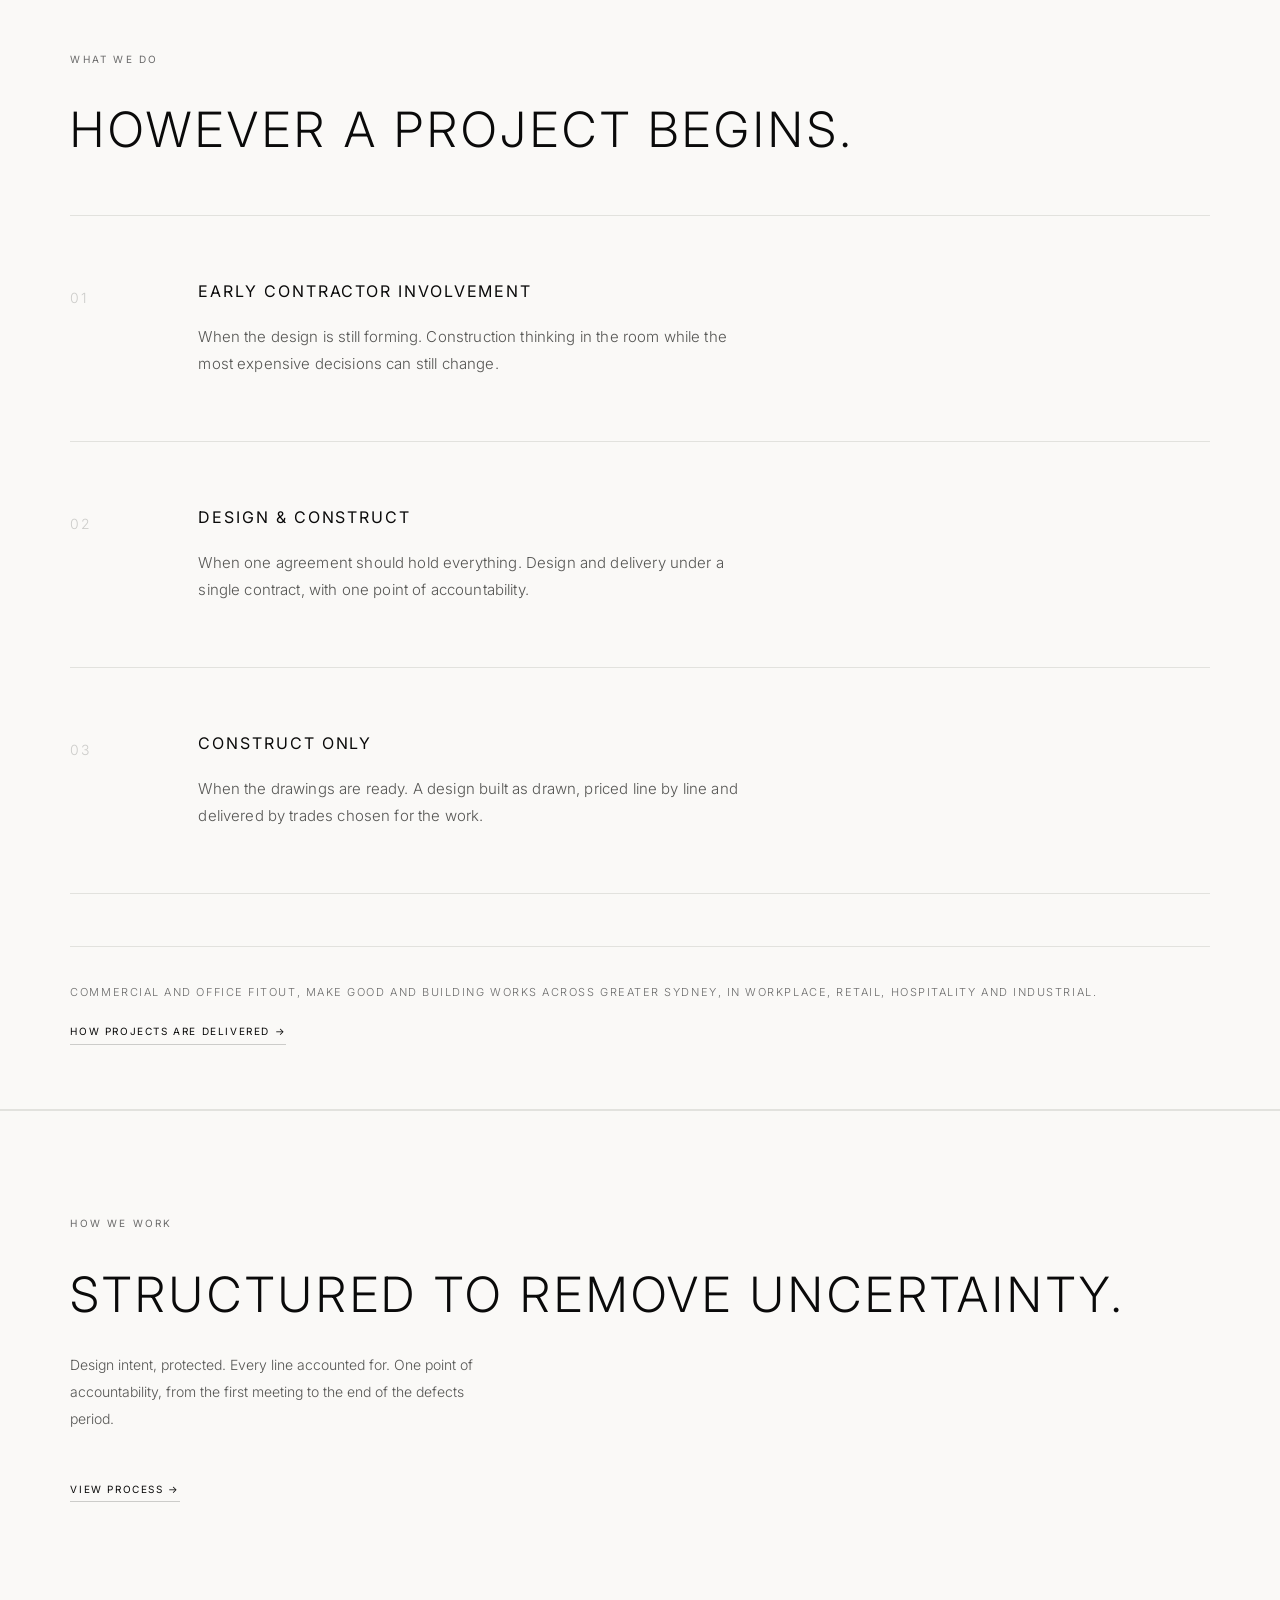
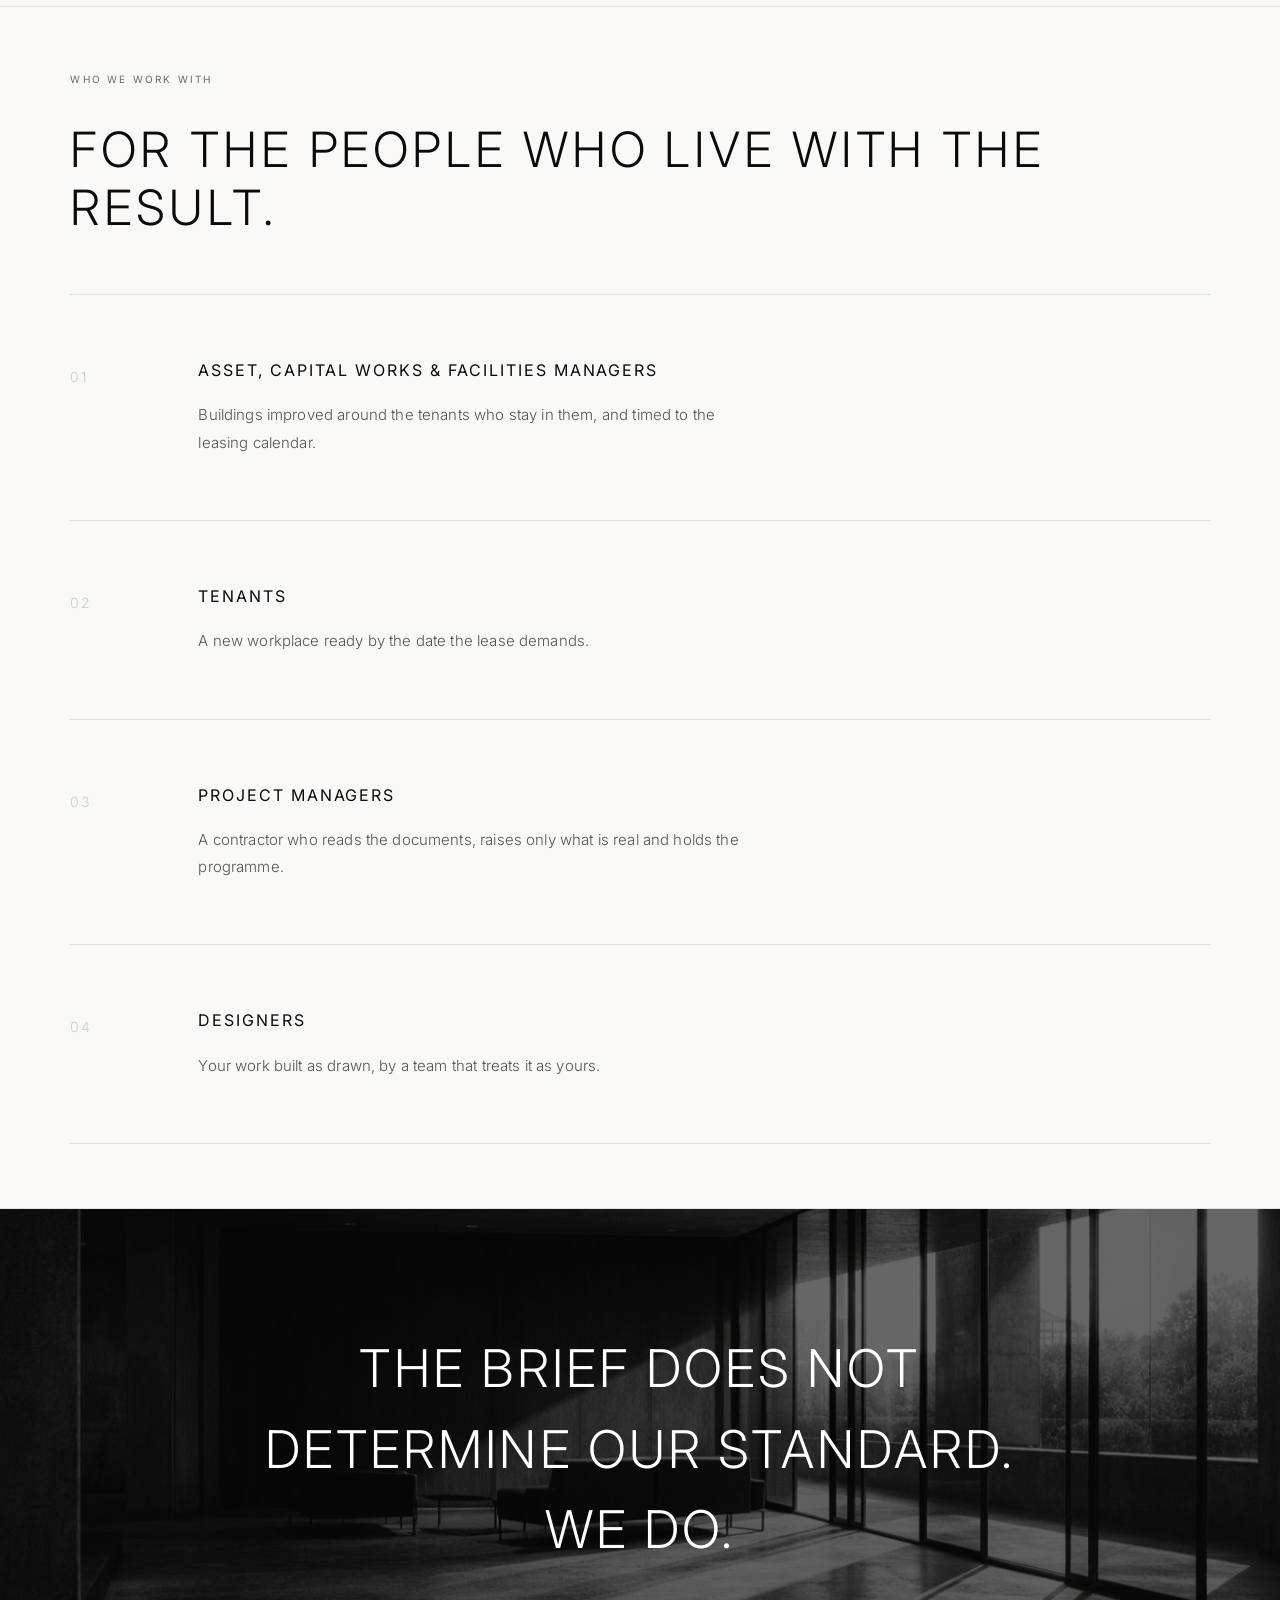
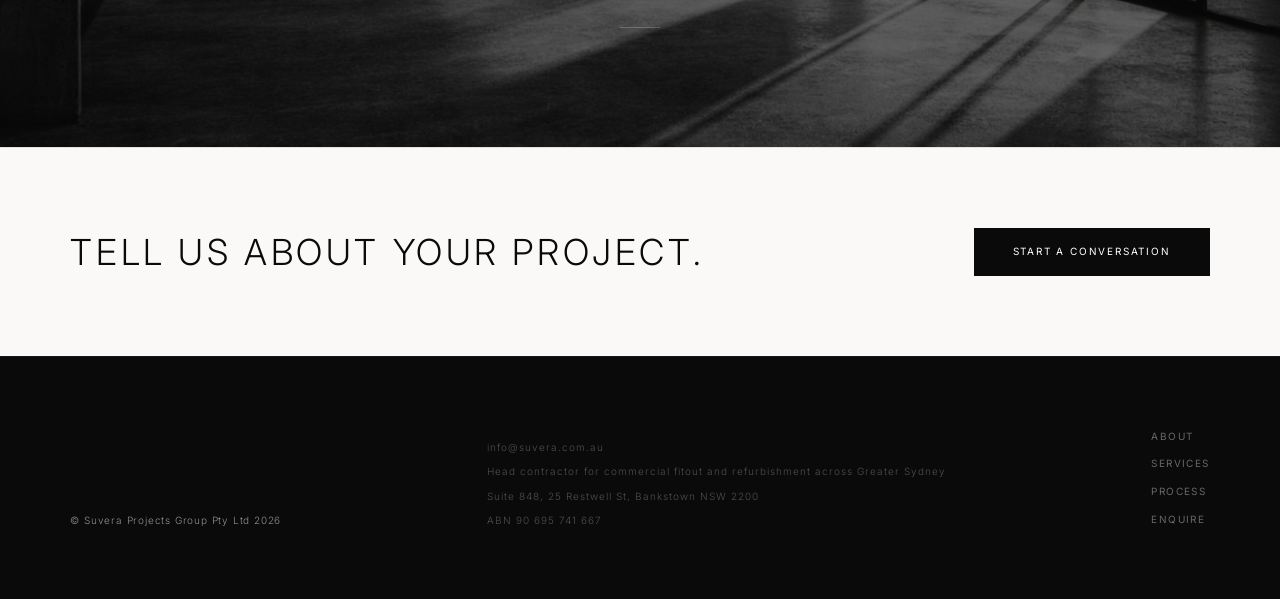
==== commit 5121d081: "Footer: describe Suvera as head contractor for fitout and refurbishment Brings the footer line on ev" ====
--- a/index.html
+++ b/index.html
@@ -273,7 +273,7 @@
       </div>
       <div class="footer__details">
         <a href="mailto:info@suvera.com.au" class="footer__email">info@suvera.com.au</a>
-        <span>Commercial fitout across Greater Sydney</span>
+        <span>Head contractor for commercial fitout and refurbishment across Greater Sydney</span>
         <span>Suite 848, 25 Restwell St, Bankstown NSW 2200</span>
         <span>ABN 90 695 741 667</span>
       </div>
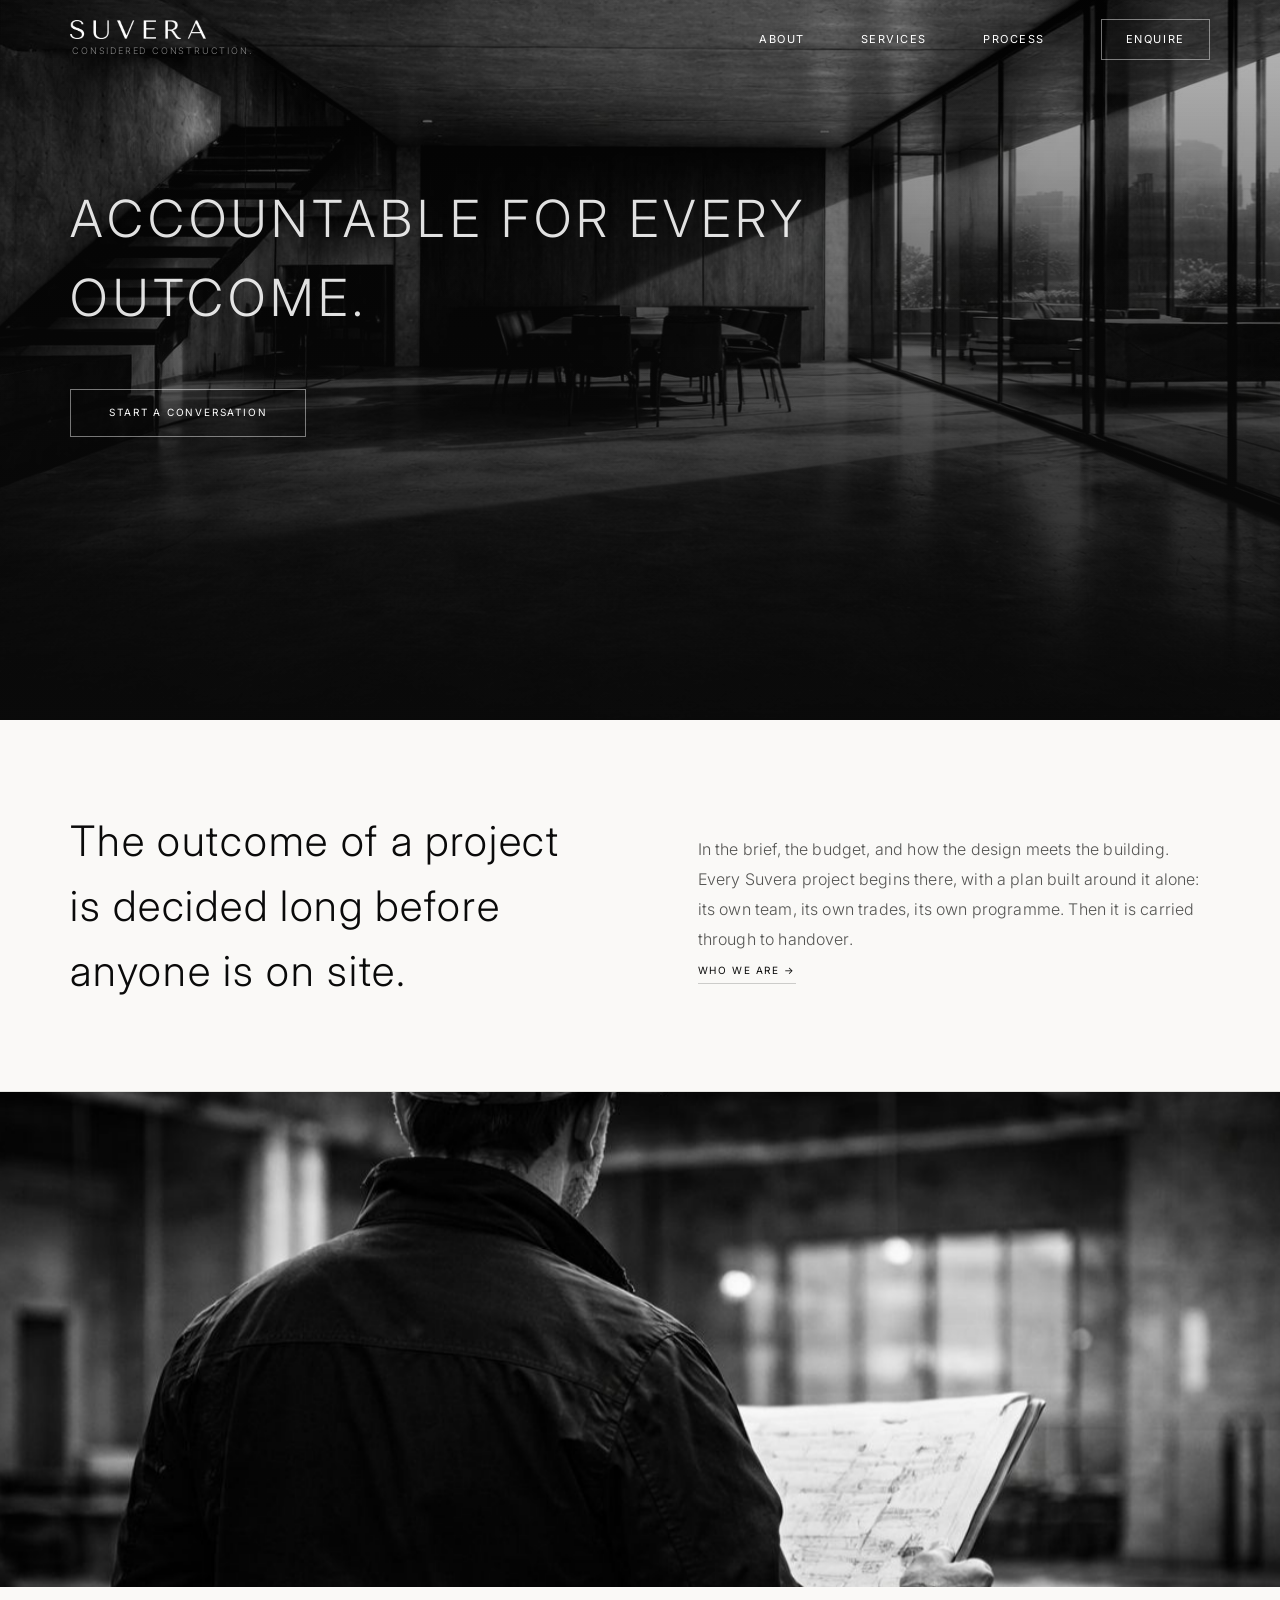
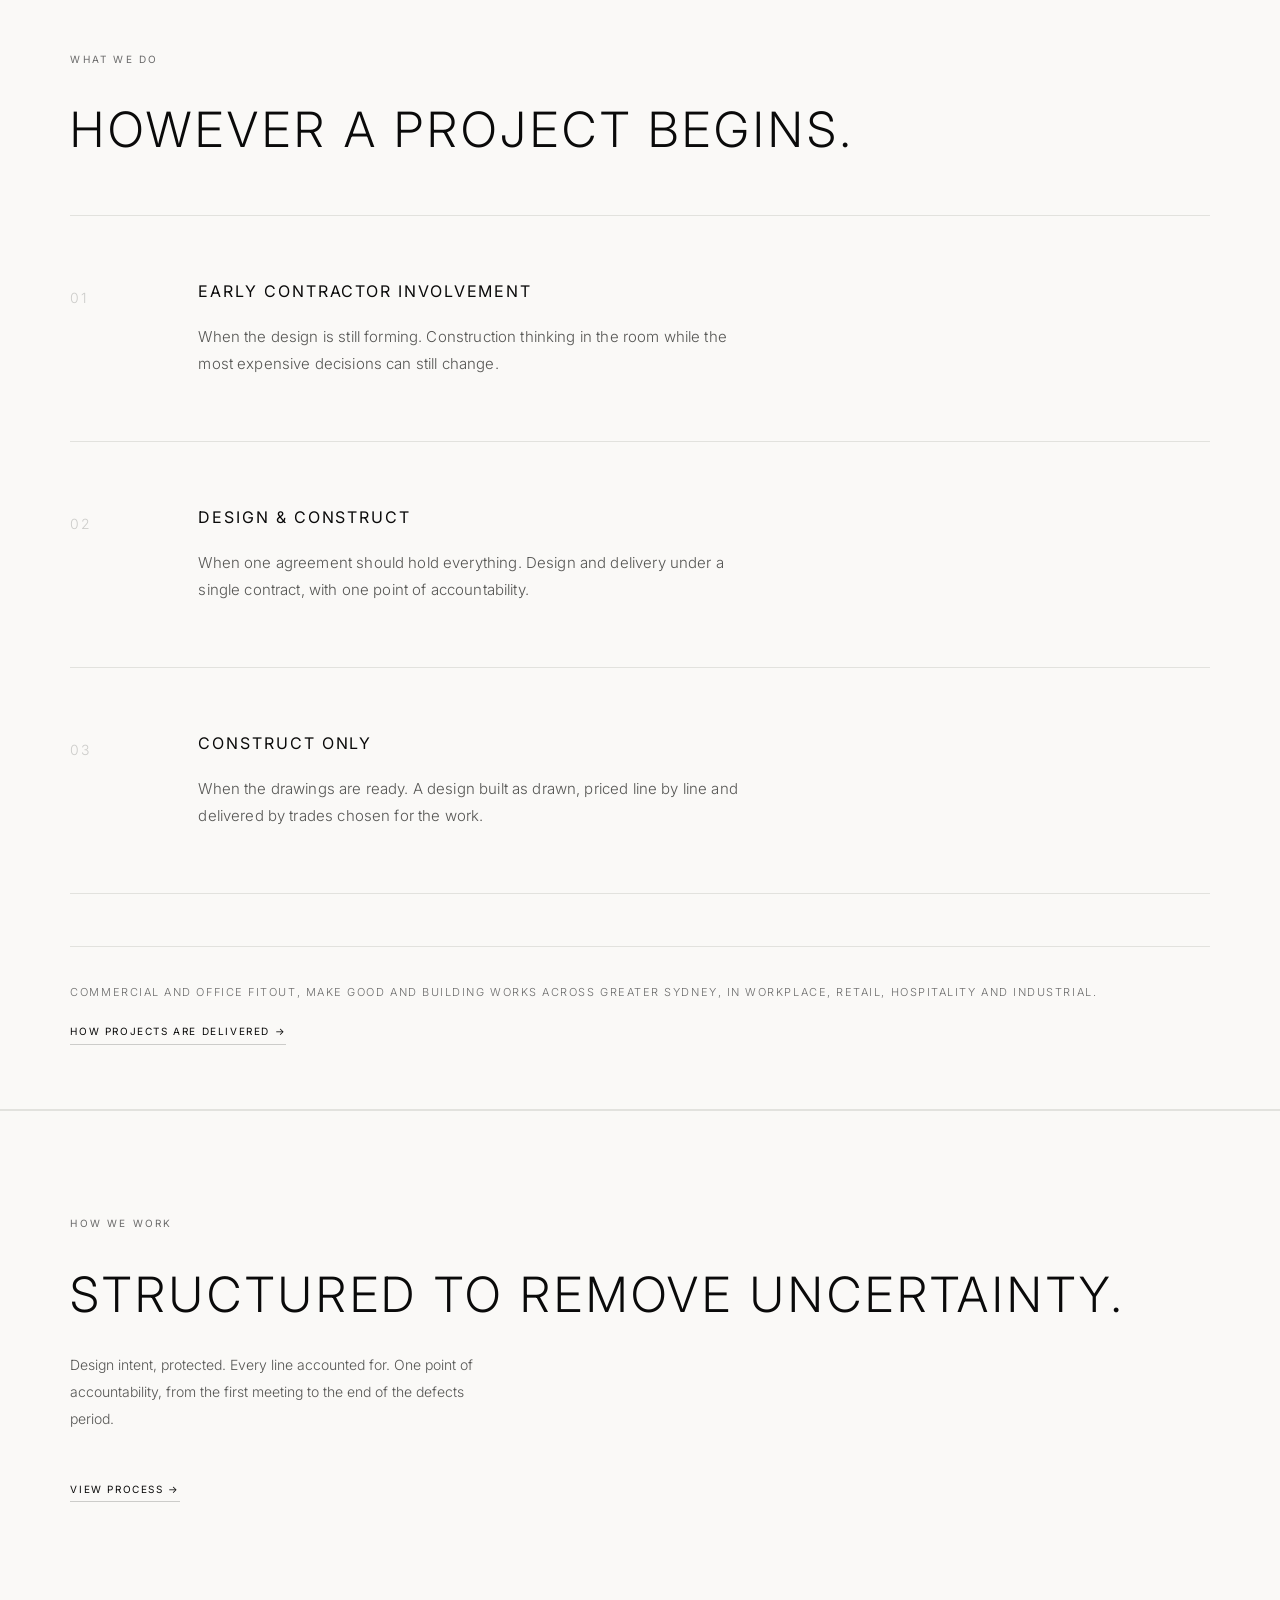
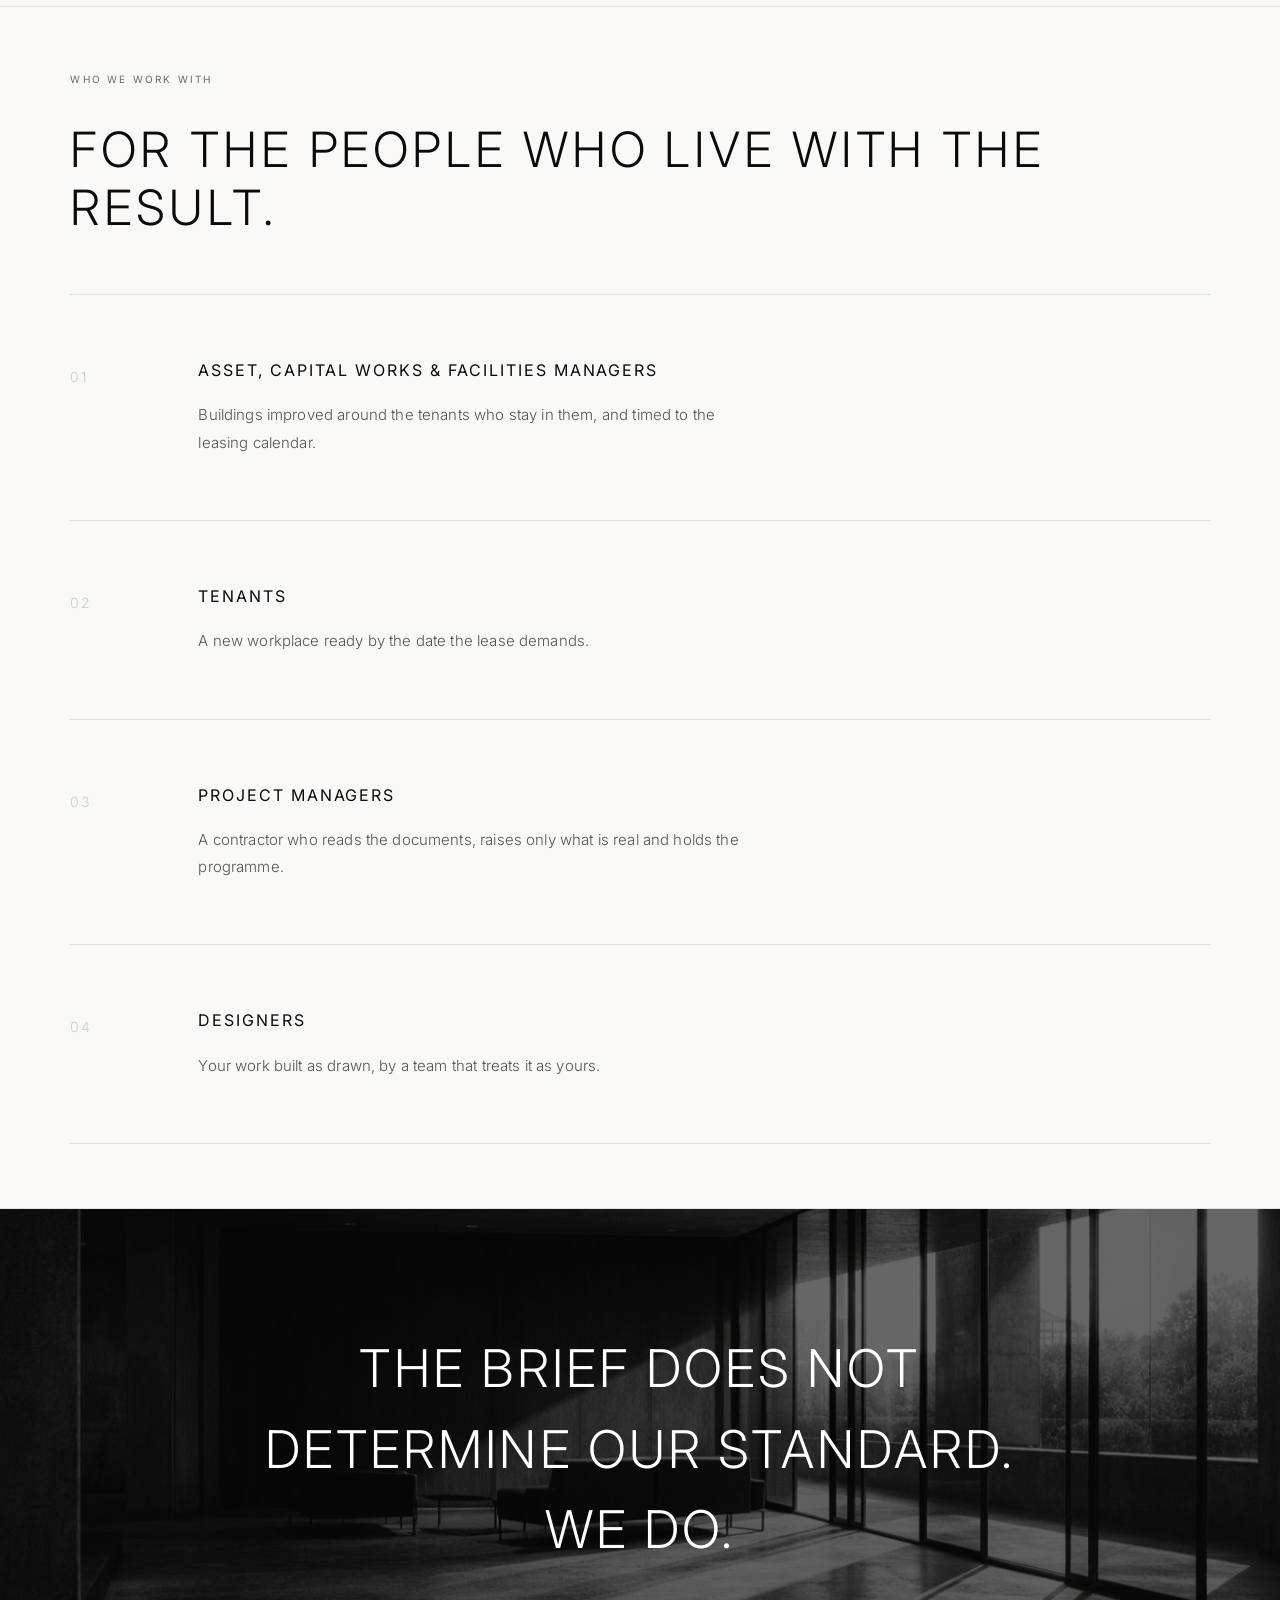
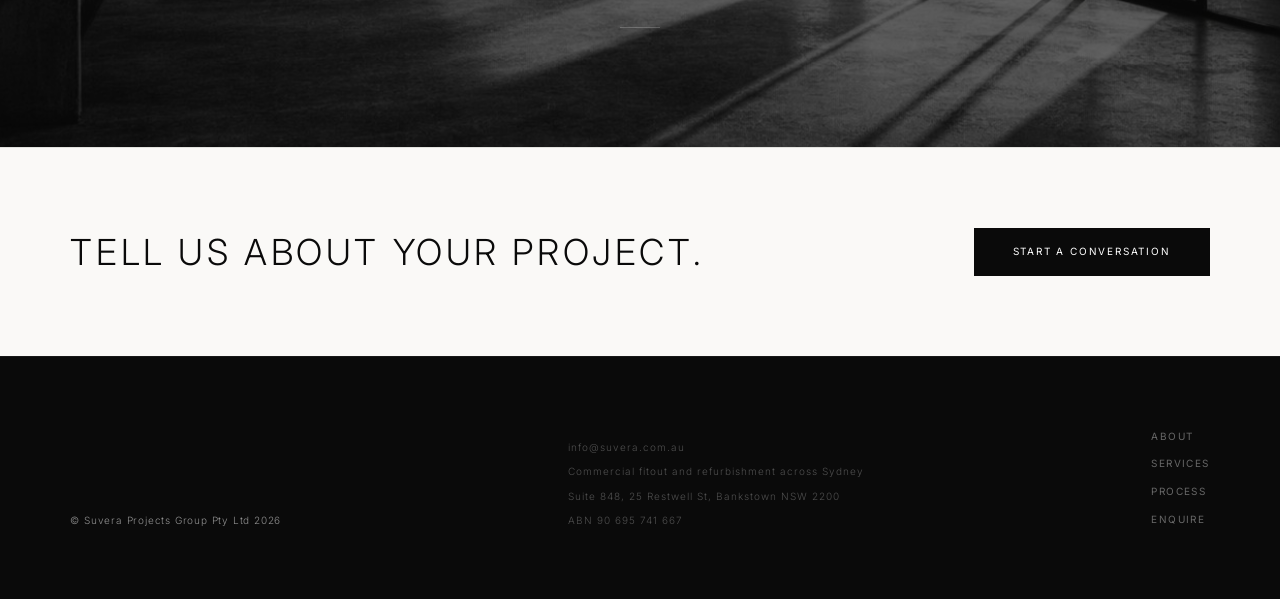
==== commit 9db5ed0a: "Footer: shorten to 'Commercial fitout and refurbishment across Sydney' Co-Authored-By: Claude Opus 5" ====
--- a/index.html
+++ b/index.html
@@ -273,7 +273,7 @@
       </div>
       <div class="footer__details">
         <a href="mailto:info@suvera.com.au" class="footer__email">info@suvera.com.au</a>
-        <span>Head contractor for commercial fitout and refurbishment across Greater Sydney</span>
+        <span>Commercial fitout and refurbishment across Sydney</span>
         <span>Suite 848, 25 Restwell St, Bankstown NSW 2200</span>
         <span>ABN 90 695 741 667</span>
       </div>
--- a/assets/css/style.css
+++ b/assets/css/style.css
@@ -1655,6 +1655,9 @@
 ══════════════════════════════════════════════════════ */
 .svc-page {
   border-bottom: 0.5px solid var(--rule);
+  /* One heading column width for every service row, sized to the longest
+     single word ('Involvement') at the title's font size. */
+  --svc-col: clamp(240px, 31vw, 410px);
 }
 
 .svc-page__item {
@@ -1666,7 +1669,7 @@
   max-width:             var(--max);
   margin:                0 auto;
   display:               grid;
-  grid-template-columns: 240px 1fr;
+  grid-template-columns: var(--svc-col) minmax(0, 1fr);
   gap:                   clamp(64px, 10vw, 144px);
   align-items:           start;
 }
@@ -1689,7 +1692,7 @@
   padding:    var(--pad-y) var(--pad-x) var(--pad-y) clamp(40px, 5vw, 72px);
   max-width:  none;
   display:    grid;
-  grid-template-columns: 240px 1fr;
+  grid-template-columns: var(--svc-col) minmax(0, 1fr);
   gap:        clamp(40px, 5vw, 72px);
   align-items: start;
 }
@@ -1697,7 +1700,7 @@
 @media (max-width: 1180px) and (min-width: 1025px) {
   .svc-page__item-inner,
   .svc-page__item--image-left .svc-page__item-inner {
-    grid-template-columns: 200px 1fr;
+    grid-template-columns: var(--svc-col) minmax(0, 1fr);
     gap: clamp(40px, 5vw, 72px);
   }
 }
@@ -2029,7 +2032,7 @@
   }
 
   .svc-page__item-inner {
-    grid-template-columns: 200px 1fr;
+    grid-template-columns: var(--svc-col) minmax(0, 1fr);
     gap: clamp(40px, 6vw, 72px);
   }
 
